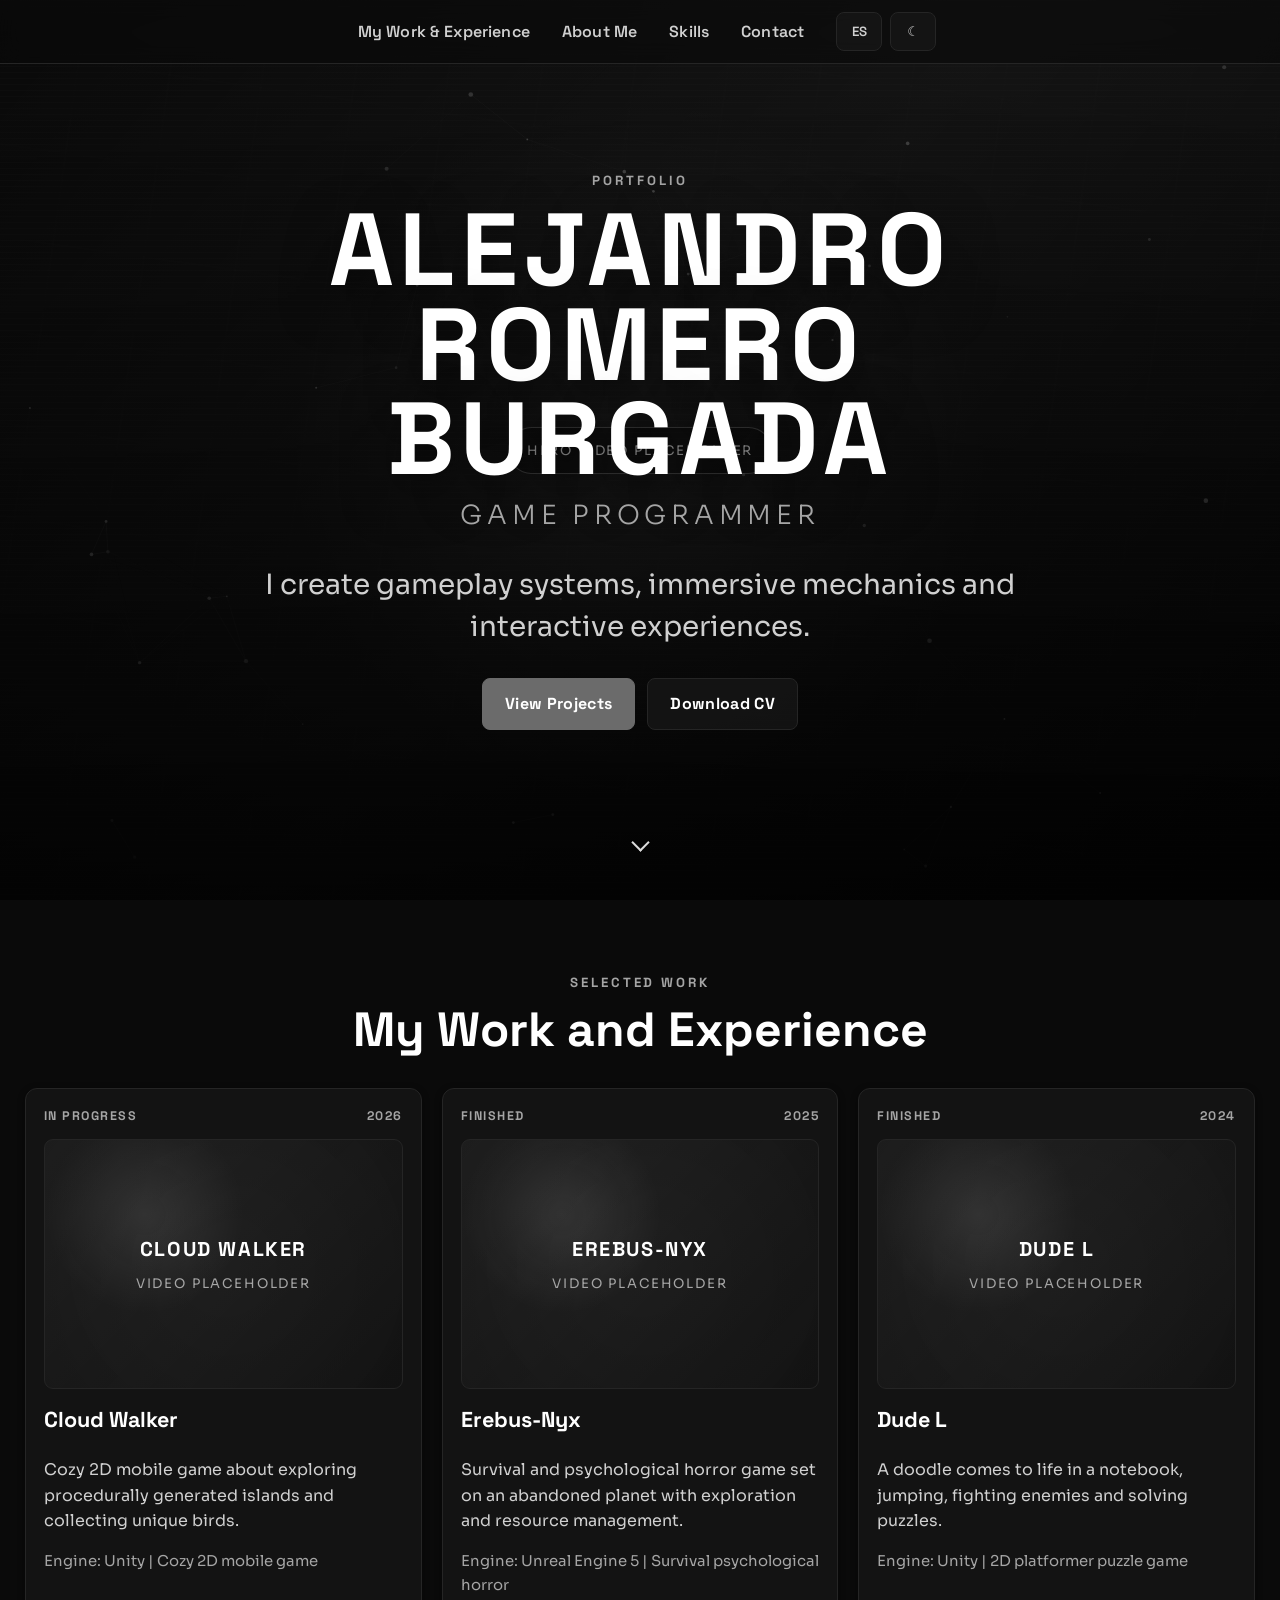
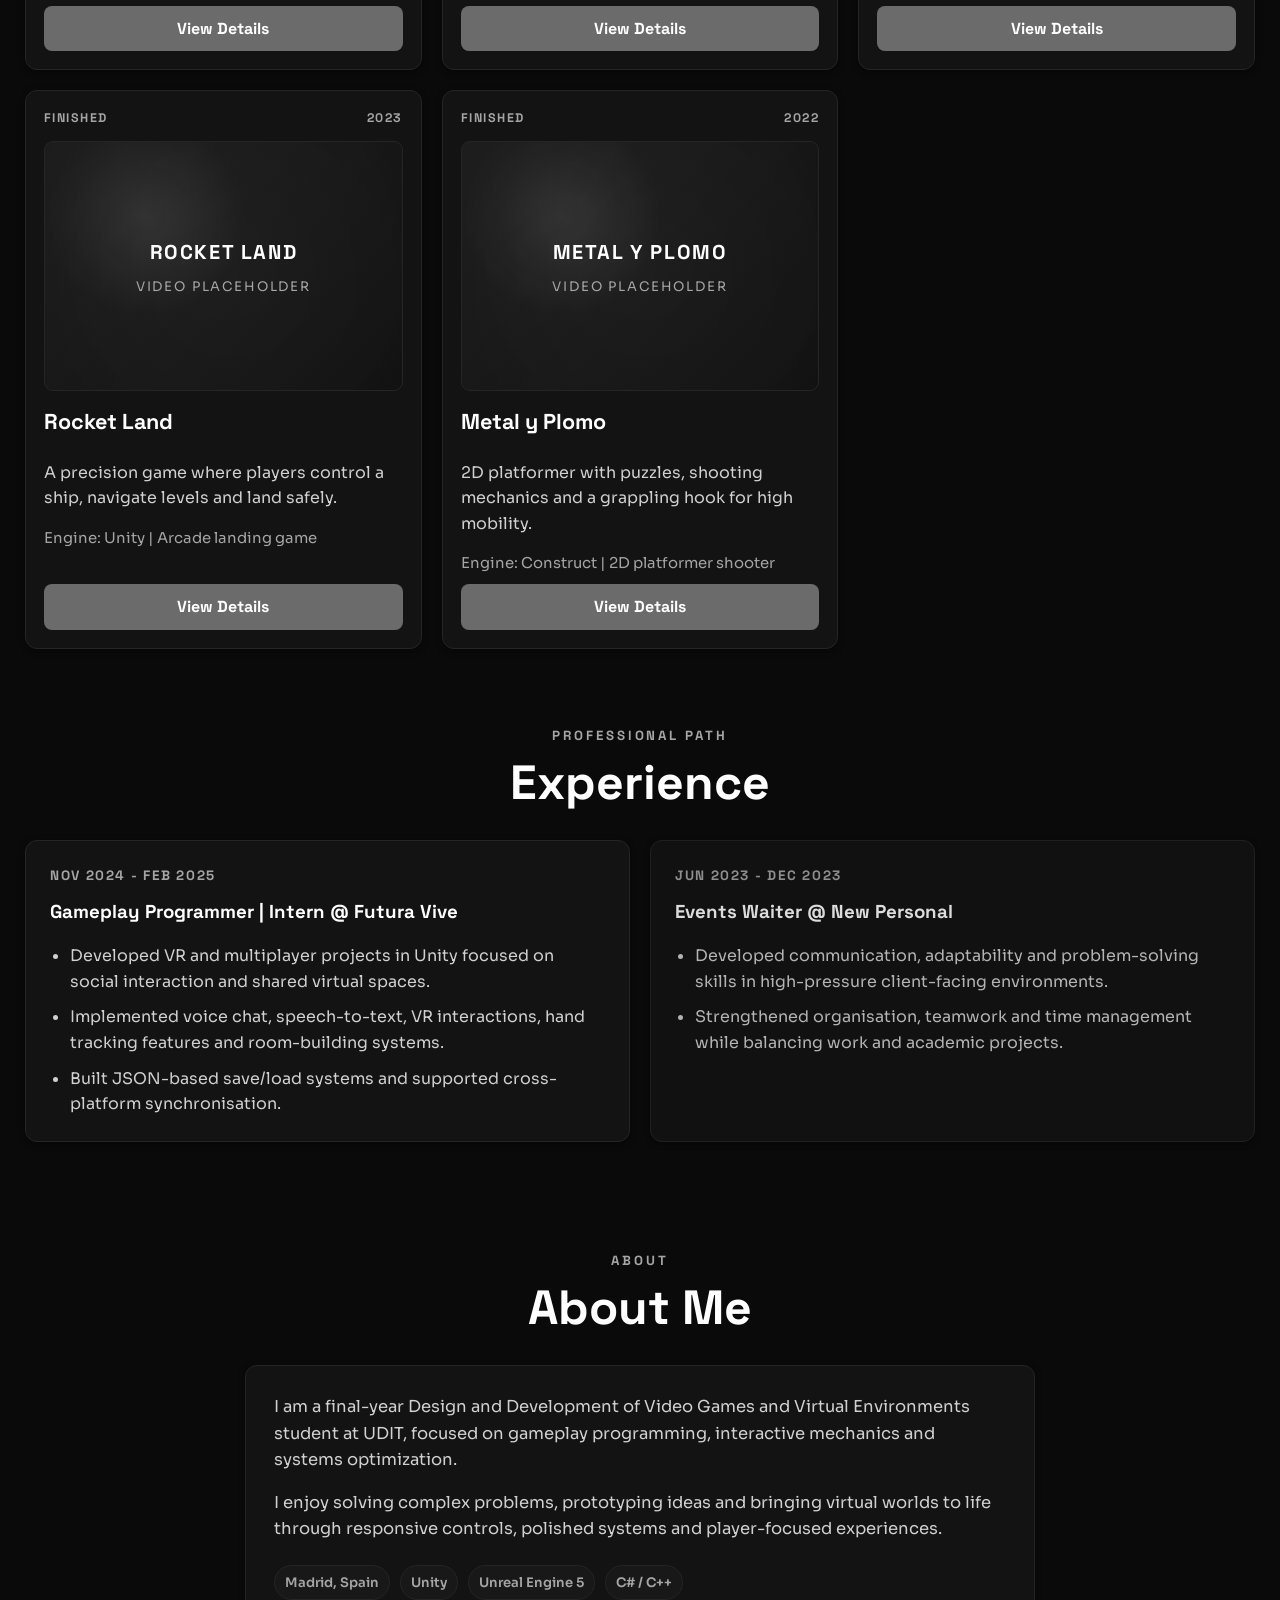
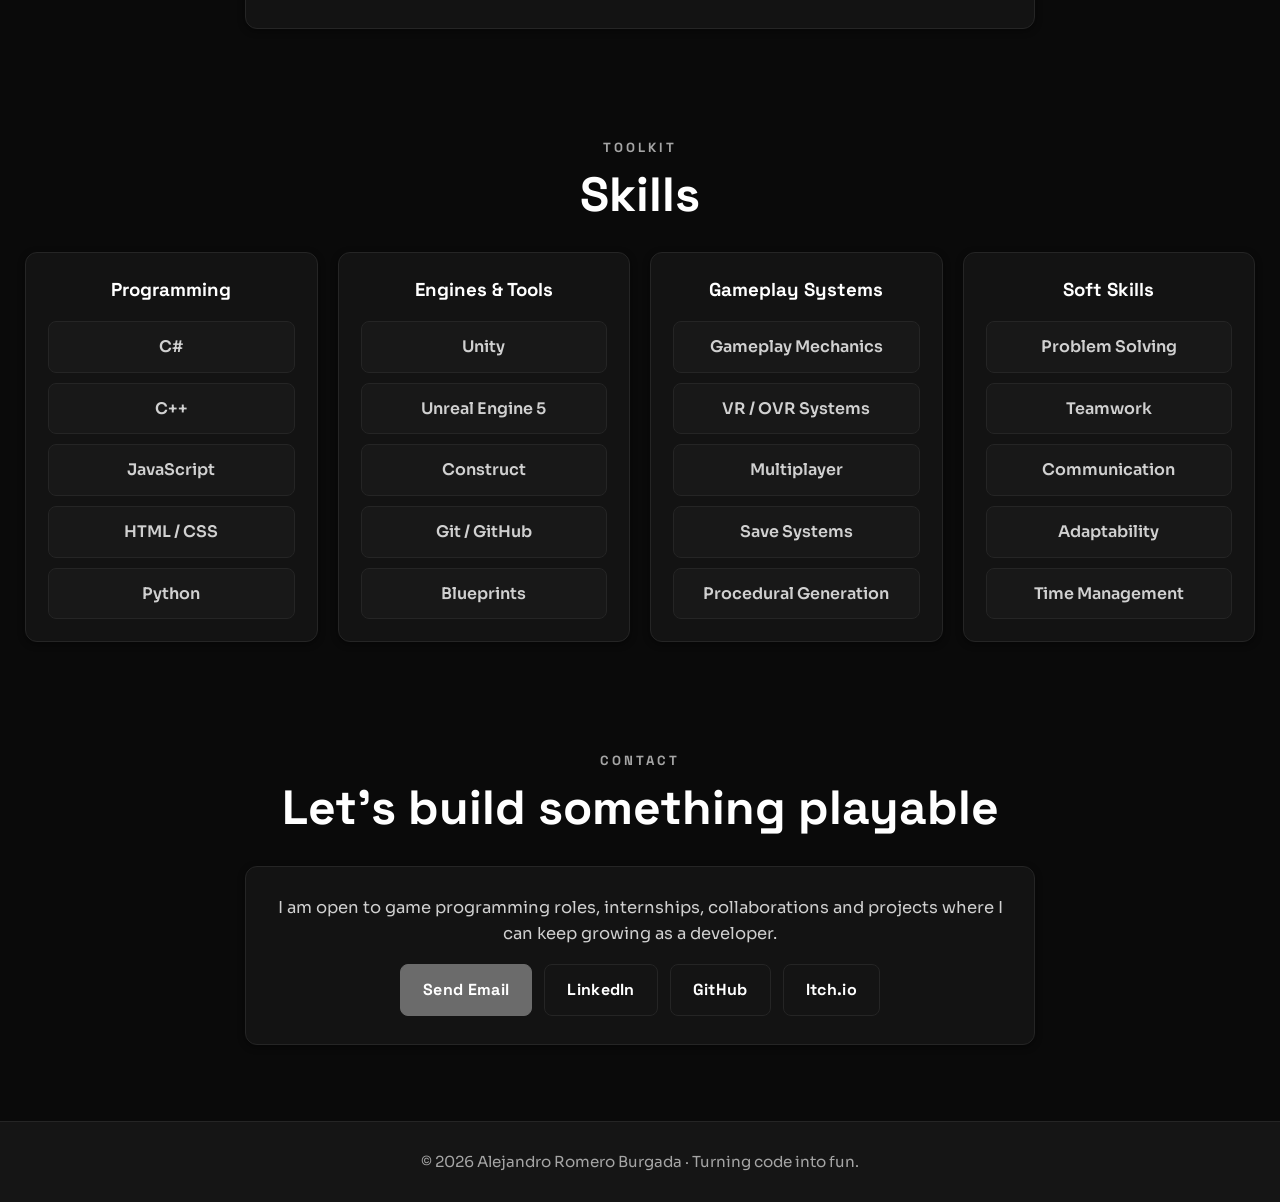
==== index.html @ f367cd5b "NewStyle NewPage" ====
<!DOCTYPE html>
<html lang="en" data-theme="dark">
<head>
  <meta charset="UTF-8" />
  <meta name="viewport" content="width=device-width, initial-scale=1.0" />
  <meta name="description" content="Alejandro Romero Burgada portfolio - Game Programmer focused on gameplay systems, Unity, Unreal Engine, VR and interactive experiences." />
  <title>Alejandro Romero Burgada | Game Programmer</title>

  <link rel="preconnect" href="https://fonts.googleapis.com" />
  <link rel="preconnect" href="https://fonts.gstatic.com" crossorigin />
  <link href="https://fonts.googleapis.com/css2?family=Sora:wght@300;400;500;600;700&family=Space+Grotesk:wght@400;500;600;700&display=swap" rel="stylesheet" />
  <link rel="stylesheet" href="styles/style.css" />
</head>
<body>
  <canvas id="network-bg" aria-hidden="true"></canvas>

  <nav class="site-nav" aria-label="Main navigation">
    <a href="#work" data-i18n="navWork">My Work & Experience</a>
    <a href="#about" data-i18n="navAbout">About Me</a>
    <a href="#skills" data-i18n="navSkills">Skills</a>
    <a href="#contact" data-i18n="navContact">Contact</a>

    <div class="nav-actions" aria-label="Display controls">
      <button class="nav-button" id="language-toggle" type="button" aria-label="Change language">ES</button>
      <button class="nav-button" id="theme-toggle" type="button" aria-label="Toggle light and dark theme">☾</button>
    </div>
  </nav>

  <header class="hero" id="home">
    <div class="hero-media-placeholder" aria-hidden="true">
      <div class="scanline"></div>
      <span class="media-label" data-i18n="heroPlaceholder">Hero video placeholder</span>
    </div>

    <div class="hero-content reveal visible">
      <p class="eyebrow" data-i18n="heroEyebrow">Portfolio</p>
      <h1 class="hero-title">ALEJANDRO ROMERO BURGADA</h1>
      <p class="hero-subtitle" data-i18n="heroSubtitle">Game Programmer</p>
      <p class="hero-text" data-i18n="heroText">I create gameplay systems, immersive mechanics and interactive experiences.</p>
      <div class="hero-links">
        <a class="button primary" href="#work" data-i18n="heroProjects">View Projects</a>
        <a class="button secondary" href="https://alejandro-robu.github.io/assets/CV_AlejandroRomeroBurgada.pdf" target="_blank" rel="noreferrer" data-i18n="heroCV">Download CV</a>
      </div>
    </div>

    <a class="scroll-indicator" href="#work" aria-label="Scroll to work">
      <span></span>
    </a>
  </header>

  <main>
    <section id="work" class="section reveal">
      <div class="section-heading">
        <p class="eyebrow" data-i18n="workEyebrow">Selected work</p>
        <h2 data-i18n="workTitle">My Work and Experience</h2>
      </div>
      <div class="projects-grid" id="projects-grid" aria-live="polite"></div>
    </section>

    <section id="experience" class="section compact reveal">
      <div class="section-heading">
        <p class="eyebrow" data-i18n="experienceEyebrow">Professional path</p>
        <h2 data-i18n="experienceTitle">Experience</h2>
      </div>
      <div class="experience-list">
        <article class="experience-card">
          <p class="date">Nov 2024 - Feb 2025</p>
          <h3>Gameplay Programmer | Intern @ Futura Vive</h3>
          <ul>
            <li data-i18n="expFutura1">Developed VR and multiplayer projects in Unity focused on social interaction and shared virtual spaces.</li>
            <li data-i18n="expFutura2">Implemented voice chat, speech-to-text, VR interactions, hand tracking features and room-building systems.</li>
            <li data-i18n="expFutura3">Built JSON-based save/load systems and supported cross-platform synchronisation.</li>
          </ul>
        </article>

        <article class="experience-card muted">
          <p class="date">Jun 2023 - Dec 2023</p>
          <h3>Events Waiter @ New Personal</h3>
          <ul>
            <li data-i18n="expWaiter1">Developed communication, adaptability and problem-solving skills in high-pressure client-facing environments.</li>
            <li data-i18n="expWaiter2">Strengthened organisation, teamwork and time management while balancing work and academic projects.</li>
          </ul>
        </article>
      </div>
    </section>

    <section id="about" class="section narrow reveal">
      <div class="section-heading">
        <p class="eyebrow" data-i18n="aboutEyebrow">About</p>
        <h2 data-i18n="aboutTitle">About Me</h2>
      </div>
      <div class="about-card">
        <p data-i18n="aboutText1">I am a final-year Design and Development of Video Games and Virtual Environments student at UDIT, focused on gameplay programming, interactive mechanics and systems optimization.</p>
        <p data-i18n="aboutText2">I enjoy solving complex problems, prototyping ideas and bringing virtual worlds to life through responsive controls, polished systems and player-focused experiences.</p>
        <div class="about-meta">
          <span>Madrid, Spain</span>
          <span>Unity</span>
          <span>Unreal Engine 5</span>
          <span>C# / C++</span>
        </div>
      </div>
    </section>

    <section id="skills" class="section reveal">
      <div class="section-heading">
        <p class="eyebrow" data-i18n="skillsEyebrow">Toolkit</p>
        <h2 data-i18n="skillsTitle">Skills</h2>
      </div>
      <div class="skills-container">
        <article class="skills-category">
          <h3 data-i18n="skillsProgramming">Programming</h3>
          <ul>
            <li>C#</li>
            <li>C++</li>
            <li>JavaScript</li>
            <li>HTML / CSS</li>
            <li>Python</li>
          </ul>
        </article>
        <article class="skills-category">
          <h3 data-i18n="skillsEngines">Engines & Tools</h3>
          <ul>
            <li>Unity</li>
            <li>Unreal Engine 5</li>
            <li>Construct</li>
            <li>Git / GitHub</li>
            <li>Blueprints</li>
          </ul>
        </article>
        <article class="skills-category">
          <h3 data-i18n="skillsGameplay">Gameplay Systems</h3>
          <ul>
            <li>Gameplay Mechanics</li>
            <li>VR / OVR Systems</li>
            <li>Multiplayer</li>
            <li>Save Systems</li>
            <li>Procedural Generation</li>
          </ul>
        </article>
        <article class="skills-category">
          <h3 data-i18n="skillsSoft">Soft Skills</h3>
          <ul>
            <li>Problem Solving</li>
            <li>Teamwork</li>
            <li>Communication</li>
            <li>Adaptability</li>
            <li>Time Management</li>
          </ul>
        </article>
      </div>
    </section>

    <section id="contact" class="section narrow reveal">
      <div class="section-heading">
        <p class="eyebrow" data-i18n="contactEyebrow">Contact</p>
        <h2 data-i18n="contactTitle">Let’s build something playable</h2>
      </div>
      <div class="contact-card">
        <p data-i18n="contactText">I am open to game programming roles, internships, collaborations and projects where I can keep growing as a developer.</p>
        <div class="contact-links">
          <a class="button primary" href="mailto:alejandro.romero.burgada@gmail.com" data-i18n="contactEmail">Send Email</a>
          <a class="button secondary" href="https://www.linkedin.com/in/alejandro-romero-burgada" target="_blank" rel="noreferrer">LinkedIn</a>
          <a class="button secondary" href="https://github.com/Alejandro-Robu" target="_blank" rel="noreferrer">GitHub</a>
          <a class="button secondary" href="https://itch.io/profile/arvideogames" target="_blank" rel="noreferrer">Itch.io</a>
        </div>
      </div>
    </section>
  </main>

  <footer>
    <p>© 2026 Alejandro Romero Burgada · <span data-i18n="footerText">Turning code into fun.</span></p>
  </footer>

  <div class="modal" id="project-modal" aria-hidden="true" role="dialog" aria-modal="true" aria-labelledby="modal-title">
    <div class="modal-content" role="document">
      <button class="close-modal" type="button" aria-label="Close project details">×</button>
      <div id="modal-body"></div>
    </div>
  </div>

  <script src="scripts/script.js"></script>
</body>
</html>
---- styles/style.css ----
/*
  Alejandro Romero Burgada portfolio
  Clean portfolio inspired by the structure and atmosphere of the reference site:
  fullscreen intro, fixed translucent nav, project cards, large modal details,
  particle background, responsive layout, language toggle and light/dark theme.
*/

:root {
  --bg: #0a0a0a;
  --bg-soft: #151515;
  --bg-card: rgba(21, 21, 21, 0.88);
  --border: #252525;
  --text: #d0d0d0;
  --text-strong: #ffffff;
  --text-muted: #a5a5a5;
  --accent: #6b6b6b;
  --accent-strong: #8a8a8a;
  --shadow: rgba(0, 0, 0, 0.45);
  --placeholder-a: rgba(255, 255, 255, 0.08);
  --placeholder-b: rgba(255, 255, 255, 0.02);
  --nav-bg: rgba(10, 10, 10, 0.58);
  --modal-bg: rgba(0, 0, 0, 0.94);
  --button-text: #ffffff;
}

:root[data-theme="light"] {
  --bg: #f4f4f1;
  --bg-soft: #ffffff;
  --bg-card: rgba(255, 255, 255, 0.9);
  --border: #d8d8d2;
  --text: #2c2c2c;
  --text-strong: #0f0f0f;
  --text-muted: #5f5f5f;
  --accent: #515151;
  --accent-strong: #2a2a2a;
  --shadow: rgba(30, 30, 30, 0.12);
  --placeholder-a: rgba(0, 0, 0, 0.09);
  --placeholder-b: rgba(0, 0, 0, 0.02);
  --nav-bg: rgba(244, 244, 241, 0.72);
  --modal-bg: rgba(244, 244, 241, 0.86);
  --button-text: #ffffff;
}

* {
  box-sizing: border-box;
}

html {
  scroll-behavior: smooth;
}

body {
  margin: 0;
  min-height: 100vh;
  font-family: 'Sora', system-ui, -apple-system, BlinkMacSystemFont, 'Segoe UI', sans-serif;
  background: var(--bg);
  color: var(--text);
  line-height: 1.6;
  overflow-x: hidden;
}

body.modal-open {
  overflow: hidden;
}

h1,
h2,
h3,
h4,
.site-nav a,
.button,
.nav-button,
.modal-menu button {
  font-family: 'Space Grotesk', system-ui, sans-serif;
}

h1,
h2,
h3,
p {
  margin-top: 0;
}

a {
  color: inherit;
}

#network-bg {
  position: fixed;
  inset: 0;
  width: 100%;
  height: 100%;
  z-index: 0;
  pointer-events: none;
  background: var(--bg);
}

.site-nav {
  position: fixed;
  top: 0;
  left: 0;
  z-index: 1000;
  width: 100%;
  min-height: 64px;
  display: flex;
  align-items: center;
  justify-content: center;
  gap: 4px;
  padding: 0 16px;
  background: var(--nav-bg);
  border-bottom: 1px solid var(--border);
  backdrop-filter: blur(12px);
  transition: transform 0.28s ease, opacity 0.28s ease, background-color 0.28s ease;
}

.site-nav a,
.nav-button {
  border: 0;
  border-radius: 8px;
  padding: 10px 14px;
  color: var(--text);
  text-decoration: none;
  font-weight: 600;
  letter-spacing: 0.01em;
  background: transparent;
  cursor: pointer;
  transition: transform 0.22s ease, background-color 0.22s ease, color 0.22s ease, border-color 0.22s ease;
}

.site-nav a:hover,
.nav-button:hover {
  transform: translateY(-2px);
  background: var(--placeholder-a);
  color: var(--text-strong);
}

.nav-actions {
  display: flex;
  align-items: center;
  gap: 8px;
  margin-left: 14px;
}

.nav-button {
  min-width: 46px;
  border: 1px solid var(--border);
  background: var(--bg-card);
}

.hero {
  position: relative;
  z-index: 1;
  min-height: 100vh;
  display: flex;
  align-items: center;
  justify-content: center;
  overflow: hidden;
  isolation: isolate;
}

.hero-media-placeholder {
  position: absolute;
  inset: 0;
  z-index: -2;
  display: grid;
  place-items: center;
  overflow: hidden;
  background:
    linear-gradient(130deg, var(--placeholder-b), var(--placeholder-a), var(--placeholder-b)),
    radial-gradient(circle at 50% 50%, rgba(255, 255, 255, 0.08), transparent 45%);
}

.hero-media-placeholder::before {
  content: "";
  position: absolute;
  inset: -30%;
  background:
    linear-gradient(90deg, transparent 49%, rgba(255,255,255,0.07) 50%, transparent 51%),
    linear-gradient(0deg, transparent 49%, rgba(255,255,255,0.06) 50%, transparent 51%);
  background-size: 92px 92px;
  transform: rotate(8deg);
  opacity: 0.25;
  animation: gridDrift 18s linear infinite;
}

.hero-media-placeholder::after {
  content: "";
  position: absolute;
  inset: 0;
  background: linear-gradient(to bottom, rgba(0,0,0,0.28), rgba(0,0,0,0.88));
}

:root[data-theme="light"] .hero-media-placeholder::after {
  background: linear-gradient(to bottom, rgba(255,255,255,0.28), rgba(244,244,241,0.88));
}

.scanline {
  position: absolute;
  inset: 0;
  background: repeating-linear-gradient(
    to bottom,
    rgba(255,255,255,0.055) 0,
    rgba(255,255,255,0.055) 1px,
    transparent 1px,
    transparent 6px
  );
  opacity: 0.25;
  mix-blend-mode: overlay;
}

.media-label {
  position: relative;
  z-index: 2;
  padding: 12px 18px;
  border: 1px solid rgba(255,255,255,0.16);
  border-radius: 999px;
  color: rgba(255,255,255,0.55);
  font-size: 0.82rem;
  letter-spacing: 0.14em;
  text-transform: uppercase;
  background: rgba(0,0,0,0.2);
}

:root[data-theme="light"] .media-label {
  color: rgba(0,0,0,0.5);
  border-color: rgba(0,0,0,0.14);
  background: rgba(255,255,255,0.35);
}

.hero-content {
  max-width: 920px;
  padding: 0 24px;
  text-align: center;
  color: var(--text-strong);
}

.eyebrow {
  margin-bottom: 12px;
  color: var(--text-muted);
  font-family: 'Space Grotesk', system-ui, sans-serif;
  font-size: 0.83rem;
  font-weight: 700;
  letter-spacing: 0.22em;
  text-transform: uppercase;
}

.hero-title {
  margin: 0 0 8px;
  font-size: clamp(2.5rem, 8vw, 6.8rem);
  line-height: 0.92;
  font-weight: 700;
  letter-spacing: 0.055em;
  text-transform: uppercase;
  text-shadow: 0 16px 50px rgba(0,0,0,0.55);
}

.hero-subtitle {
  margin: 0 0 28px;
  color: var(--text-muted);
  font-size: clamp(1rem, 2.2vw, 1.65rem);
  font-weight: 300;
  letter-spacing: 0.18em;
  text-transform: uppercase;
}

.hero-text {
  max-width: 780px;
  margin: 0 auto 30px;
  color: var(--text);
  font-size: clamp(1.1rem, 2.5vw, 1.75rem);
  line-height: 1.5;
}

.hero-links,
.contact-links,
.project-links {
  display: flex;
  flex-wrap: wrap;
  justify-content: center;
  gap: 12px;
}

.button {
  display: inline-flex;
  align-items: center;
  justify-content: center;
  min-height: 44px;
  padding: 12px 22px;
  border-radius: 8px;
  border: 1px solid var(--border);
  text-decoration: none;
  font-weight: 700;
  letter-spacing: 0.02em;
  transition: transform 0.22s ease, box-shadow 0.22s ease, background-color 0.22s ease, border-color 0.22s ease;
}

.button.primary {
  background: var(--accent);
  color: var(--button-text);
  border-color: var(--accent);
}

.button.secondary {
  background: var(--bg-card);
  color: var(--text-strong);
}

.button:hover {
  transform: translateY(-3px);
  box-shadow: 0 12px 26px var(--shadow);
  border-color: var(--accent-strong);
}

.scroll-indicator {
  position: absolute;
  bottom: 36px;
  left: 50%;
  transform: translateX(-50%);
  z-index: 5;
  display: grid;
  place-items: center;
  width: 44px;
  height: 44px;
  text-decoration: none;
}

.scroll-indicator span {
  width: 13px;
  height: 13px;
  border-right: 2px solid var(--text-strong);
  border-bottom: 2px solid var(--text-strong);
  transform: rotate(45deg);
  animation: scrollBounce 1.6s infinite;
  opacity: 0.86;
}

.section {
  position: relative;
  z-index: 1;
  width: min(1400px, 100%);
  margin: 0 auto;
  padding: 72px 25px 36px;
}

.section.compact {
  padding-top: 40px;
}

.section.narrow {
  width: min(840px, 100%);
}

.section-heading {
  margin-bottom: 32px;
  text-align: center;
}

.section-heading h2 {
  margin: 0;
  color: var(--text-strong);
  font-size: clamp(2rem, 4vw, 3rem);
  line-height: 1.05;
}

.projects-grid {
  display: grid;
  grid-template-columns: repeat(auto-fit, minmax(360px, 1fr));
  gap: 20px;
}

.project {
  display: flex;
  min-height: 100%;
  flex-direction: column;
  padding: 18px;
  border: 1px solid var(--border);
  border-radius: 12px;
  background: var(--bg-card);
  box-shadow: 0 2px 7px var(--shadow);
  cursor: pointer;
  transition: transform 0.25s ease, box-shadow 0.25s ease, border-color 0.25s ease;
}

.project:hover {
  transform: translateY(-6px);
  border-color: color-mix(in srgb, var(--accent) 65%, var(--border));
  box-shadow: 0 16px 36px var(--shadow);
}

.project h3 {
  margin: 0 0 12px;
  color: var(--text-strong);
  font-size: 1.35rem;
}

.project p {
  margin: 8px 0;
}

.project-meta {
  color: var(--text-muted);
  font-size: 0.93rem;
}

.status-row {
  display: flex;
  justify-content: space-between;
  gap: 12px;
  margin-bottom: 12px;
  color: var(--text-muted);
  font-family: 'Space Grotesk', system-ui, sans-serif;
  font-size: 0.78rem;
  font-weight: 700;
  letter-spacing: 0.12em;
  text-transform: uppercase;
}

.project-media,
.video-placeholder,
.gallery-placeholder {
  position: relative;
  display: grid;
  place-items: center;
  overflow: hidden;
  border: 1px solid var(--border);
  border-radius: 9px;
  background:
    linear-gradient(135deg, var(--placeholder-a), var(--placeholder-b)),
    radial-gradient(circle at 28% 30%, rgba(255,255,255,0.1), transparent 32%);
}

.project-media {
  height: 250px;
  margin-bottom: 14px;
}

.project-media::before,
.video-placeholder::before,
.gallery-placeholder::before {
  content: "";
  position: absolute;
  inset: -50%;
  background:
    linear-gradient(90deg, transparent 49%, rgba(255,255,255,0.07) 50%, transparent 51%),
    linear-gradient(0deg, transparent 49%, rgba(255,255,255,0.06) 50%, transparent 51%);
  background-size: 48px 48px;
  transform: rotate(-12deg);
  opacity: 0.25;
}

.project-media::after,
.video-placeholder::after,
.gallery-placeholder::after {
  content: "";
  position: absolute;
  inset: 0;
  background: radial-gradient(circle at center, transparent, rgba(0,0,0,0.22));
}

.project-media-content,
.video-placeholder-content,
.gallery-placeholder-content {
  position: relative;
  z-index: 2;
  max-width: 75%;
  text-align: center;
}

.project-media-title,
.video-placeholder-title,
.gallery-placeholder-title {
  display: block;
  color: var(--text-strong);
  font-family: 'Space Grotesk', system-ui, sans-serif;
  font-size: 1.25rem;
  font-weight: 700;
  letter-spacing: 0.08em;
  text-transform: uppercase;
}

.project-media-subtitle,
.video-placeholder-subtitle,
.gallery-placeholder-subtitle {
  display: block;
  margin-top: 8px;
  color: var(--text-muted);
  font-size: 0.82rem;
  letter-spacing: 0.14em;
  text-transform: uppercase;
}

.project-action {
  display: inline-flex;
  justify-content: center;
  margin-top: auto;
  padding: 10px 16px;
  border-radius: 8px;
  background: var(--accent);
  color: var(--button-text);
  font-family: 'Space Grotesk', system-ui, sans-serif;
  font-weight: 700;
  text-align: center;
  text-decoration: none;
  transition: transform 0.2s ease, background-color 0.2s ease;
}

.project:hover .project-action {
  transform: translateY(-2px);
  background: var(--accent-strong);
}

.experience-list {
  display: grid;
  grid-template-columns: repeat(2, minmax(0, 1fr));
  gap: 20px;
}

.experience-card,
.about-card,
.contact-card,
.skills-category {
  border: 1px solid var(--border);
  border-radius: 12px;
  background: var(--bg-card);
  box-shadow: 0 2px 7px var(--shadow);
}

.experience-card {
  padding: 24px;
}

.experience-card.muted {
  opacity: 0.86;
}

.experience-card h3 {
  color: var(--text-strong);
  margin-bottom: 16px;
}

.experience-card ul {
  margin: 0;
  padding-left: 20px;
}

.experience-card li + li {
  margin-top: 10px;
}

.date {
  margin-bottom: 10px;
  color: var(--text-muted);
  font-family: 'Space Grotesk', system-ui, sans-serif;
  font-size: 0.85rem;
  font-weight: 700;
  letter-spacing: 0.12em;
  text-transform: uppercase;
}

.about-card,
.contact-card {
  padding: 28px;
}

.about-card p,
.contact-card p {
  font-size: 1.03rem;
}

.about-meta {
  display: flex;
  flex-wrap: wrap;
  gap: 10px;
  margin-top: 22px;
}

.about-meta span,
.tag {
  display: inline-flex;
  align-items: center;
  min-height: 30px;
  padding: 6px 10px;
  border: 1px solid var(--border);
  border-radius: 999px;
  background: var(--placeholder-b);
  color: var(--text-muted);
  font-size: 0.82rem;
  font-weight: 600;
}

.skills-container {
  display: grid;
  grid-template-columns: repeat(auto-fit, minmax(250px, 1fr));
  gap: 20px;
}

.skills-category {
  padding: 22px;
}

.skills-category h3 {
  margin-bottom: 16px;
  color: var(--text-strong);
  text-align: center;
}

.skills-category ul {
  display: grid;
  gap: 10px;
  margin: 0;
  padding: 0;
  list-style: none;
}

.skills-category li {
  padding: 12px;
  border: 1px solid var(--border);
  border-radius: 8px;
  background: var(--placeholder-b);
  font-weight: 600;
  text-align: center;
  transition: transform 0.2s ease, background-color 0.2s ease;
}

.skills-category li:hover {
  transform: translateY(-3px);
  background: var(--placeholder-a);
}

.contact-card {
  text-align: center;
}

footer {
  position: relative;
  z-index: 1;
  margin-top: 40px;
  padding: 28px 20px;
  border-top: 1px solid var(--border);
  background: var(--bg-soft);
  text-align: center;
}

footer p {
  margin: 0;
  color: var(--text-muted);
  font-size: 0.95rem;
}

.reveal {
  opacity: 0;
  transform: translateY(34px);
  transition: opacity 0.65s ease, transform 0.65s ease;
}

.reveal.visible {
  opacity: 1;
  transform: translateY(0);
}

.modal {
  position: fixed;
  inset: 0;
  z-index: 2000;
  display: none;
  overflow: auto;
  padding: 34px 0;
  background: var(--modal-bg);
  animation: fadeIn 0.28s ease;
}

.modal.is-open {
  display: block;
}

.modal-content {
  position: relative;
  width: min(1400px, 92vw);
  margin: 0 auto;
  padding: 30px;
  border: 1px solid var(--border);
  border-radius: 15px;
  background: var(--bg);
  box-shadow: 0 22px 60px var(--shadow);
  animation: slideDown 0.34s ease;
}

.close-modal {
  position: sticky;
  top: 0;
  float: right;
  z-index: 3;
  width: 44px;
  height: 44px;
  border: 0;
  border-radius: 50%;
  background: var(--bg-card);
  color: var(--text);
  font-size: 2rem;
  font-weight: 300;
  line-height: 1;
  cursor: pointer;
  transition: transform 0.25s ease, color 0.25s ease, background-color 0.25s ease;
}

.close-modal:hover {
  transform: rotate(90deg);
  color: var(--text-strong);
  background: var(--placeholder-a);
}

.modal-kicker {
  margin: 0 auto 8px;
  color: var(--text-muted);
  font-family: 'Space Grotesk', system-ui, sans-serif;
  font-size: 0.82rem;
  font-weight: 700;
  letter-spacing: 0.14em;
  text-align: center;
  text-transform: uppercase;
}

.modal-title {
  margin: 0 0 8px;
  color: var(--text-strong);
  font-size: clamp(2.2rem, 5vw, 4rem);
  line-height: 1.05;
  text-align: center;
  text-transform: uppercase;
}

.modal-subtitle {
  margin-bottom: 28px;
  color: var(--text-muted);
  font-size: 1.15rem;
  text-align: center;
}

.modal-menu {
  position: sticky;
  top: 0;
  z-index: 2;
  display: flex;
  flex-wrap: wrap;
  justify-content: center;
  gap: 8px;
  margin: 0 0 24px;
  padding: 10px;
  border: 1px solid var(--border);
  border-radius: 12px;
  background: var(--bg-card);
  backdrop-filter: blur(12px);
}

.modal-menu button {
  border: 1px solid transparent;
  border-radius: 8px;
  padding: 9px 14px;
  background: transparent;
  color: var(--text-muted);
  font-weight: 700;
  cursor: pointer;
  transition: background-color 0.2s ease, color 0.2s ease, border-color 0.2s ease;
}

.modal-menu button.is-active,
.modal-menu button:hover {
  border-color: var(--border);
  background: var(--placeholder-a);
  color: var(--text-strong);
}

.modal-panel {
  display: none;
}

.modal-panel.is-active {
  display: block;
  animation: fadeIn 0.22s ease;
}

.project-info-grid {
  display: grid;
  grid-template-columns: repeat(auto-fit, minmax(180px, 1fr));
  gap: 12px;
  margin: 0 0 24px;
}

.info-item {
  display: grid;
  place-items: center;
  min-height: 80px;
  padding: 12px;
  border: 1px solid var(--border);
  border-radius: 10px;
  background: var(--bg-card);
  text-align: center;
}

.info-label {
  display: block;
  color: var(--text-muted);
  font-family: 'Space Grotesk', system-ui, sans-serif;
  font-size: 0.76rem;
  font-weight: 700;
  letter-spacing: 0.13em;
  text-transform: uppercase;
}

.info-value {
  display: block;
  margin-top: 5px;
  color: var(--text-strong);
  font-weight: 600;
}

.modal-description {
  width: min(940px, 100%);
  margin: 0 auto 24px;
  color: var(--text);
  font-size: 1.08rem;
  line-height: 1.8;
  text-align: justify;
  text-justify: inter-word;
}

.video-placeholder {
  width: min(900px, 100%);
  min-height: 420px;
  margin: 26px auto;
}

.video-placeholder-title {
  font-size: clamp(1.5rem, 3vw, 2.6rem);
}

.gallery-grid {
  display: grid;
  grid-template-columns: repeat(auto-fit, minmax(280px, 1fr));
  gap: 15px;
  margin-top: 18px;
}

.gallery-placeholder {
  min-height: 210px;
}

.feature-list {
  display: grid;
  grid-template-columns: repeat(auto-fit, minmax(260px, 1fr));
  gap: 12px;
  margin: 18px 0 0;
  padding: 0;
  list-style: none;
}

.feature-list li {
  padding: 14px 18px;
  border-left: 3px solid var(--accent);
  border-radius: 8px;
  background: var(--bg-card);
  transition: transform 0.2s ease, border-color 0.2s ease;
}

.feature-list li:hover {
  transform: translateX(5px);
  border-color: var(--accent-strong);
}

.tags-row {
  display: flex;
  flex-wrap: wrap;
  justify-content: center;
  gap: 10px;
  margin: 20px auto 0;
}

.project-links {
  margin-top: 24px;
}

@keyframes gridDrift {
  from { transform: translate3d(0, 0, 0) rotate(8deg); }
  to { transform: translate3d(-92px, -92px, 0) rotate(8deg); }
}

@keyframes scrollBounce {
  0%, 100% { transform: translateY(0) rotate(45deg); opacity: 0.5; }
  50% { transform: translateY(8px) rotate(45deg); opacity: 1; }
}

@keyframes fadeIn {
  from { opacity: 0; }
  to { opacity: 1; }
}

@keyframes slideDown {
  from { opacity: 0; transform: translateY(-45px); }
  to { opacity: 1; transform: translateY(0); }
}

@media (max-width: 900px) {
  .site-nav {
    flex-wrap: wrap;
    justify-content: center;
    padding: 8px;
  }

  .site-nav a,
  .nav-button {
    padding: 8px 10px;
    font-size: 0.9rem;
  }

  .nav-actions {
    margin-left: 0;
  }

  .experience-list {
    grid-template-columns: 1fr;
  }

  .video-placeholder {
    min-height: 300px;
  }
}

@media (max-width: 640px) {
  .projects-grid {
    grid-template-columns: 1fr;
  }

  .project-media {
    height: 210px;
  }

  .section {
    padding: 56px 15px 28px;
  }

  .hero-title {
    letter-spacing: 0.025em;
  }

  .modal {
    padding: 12px 0;
  }

  .modal-content {
    width: 96vw;
    padding: 22px 16px;
  }

  .video-placeholder {
    min-height: 220px;
  }

  .gallery-placeholder {
    min-height: 180px;
  }

  .project-info-grid,
  .feature-list,
  .gallery-grid {
    grid-template-columns: 1fr;
  }
}

@media (prefers-reduced-motion: reduce) {
  *,
  *::before,
  *::after {
    animation-duration: 0.01ms !important;
    animation-iteration-count: 1 !important;
    scroll-behavior: auto !important;
    transition-duration: 0.01ms !important;
  }
}

.video-wrapper {
  display: block;
  padding: 0;
  background: #000;
}

.video-wrapper::before,
.video-wrapper::after {
  display: none;
}

.video-wrapper video {
  display: block;
  width: 100%;
  height: 100%;
  min-height: 420px;
  object-fit: cover;
}

@media (max-width: 900px) {
  .video-wrapper video {
    min-height: 300px;
  }
}

@media (max-width: 640px) {
  .video-wrapper video {
    min-height: 220px;
  }
}
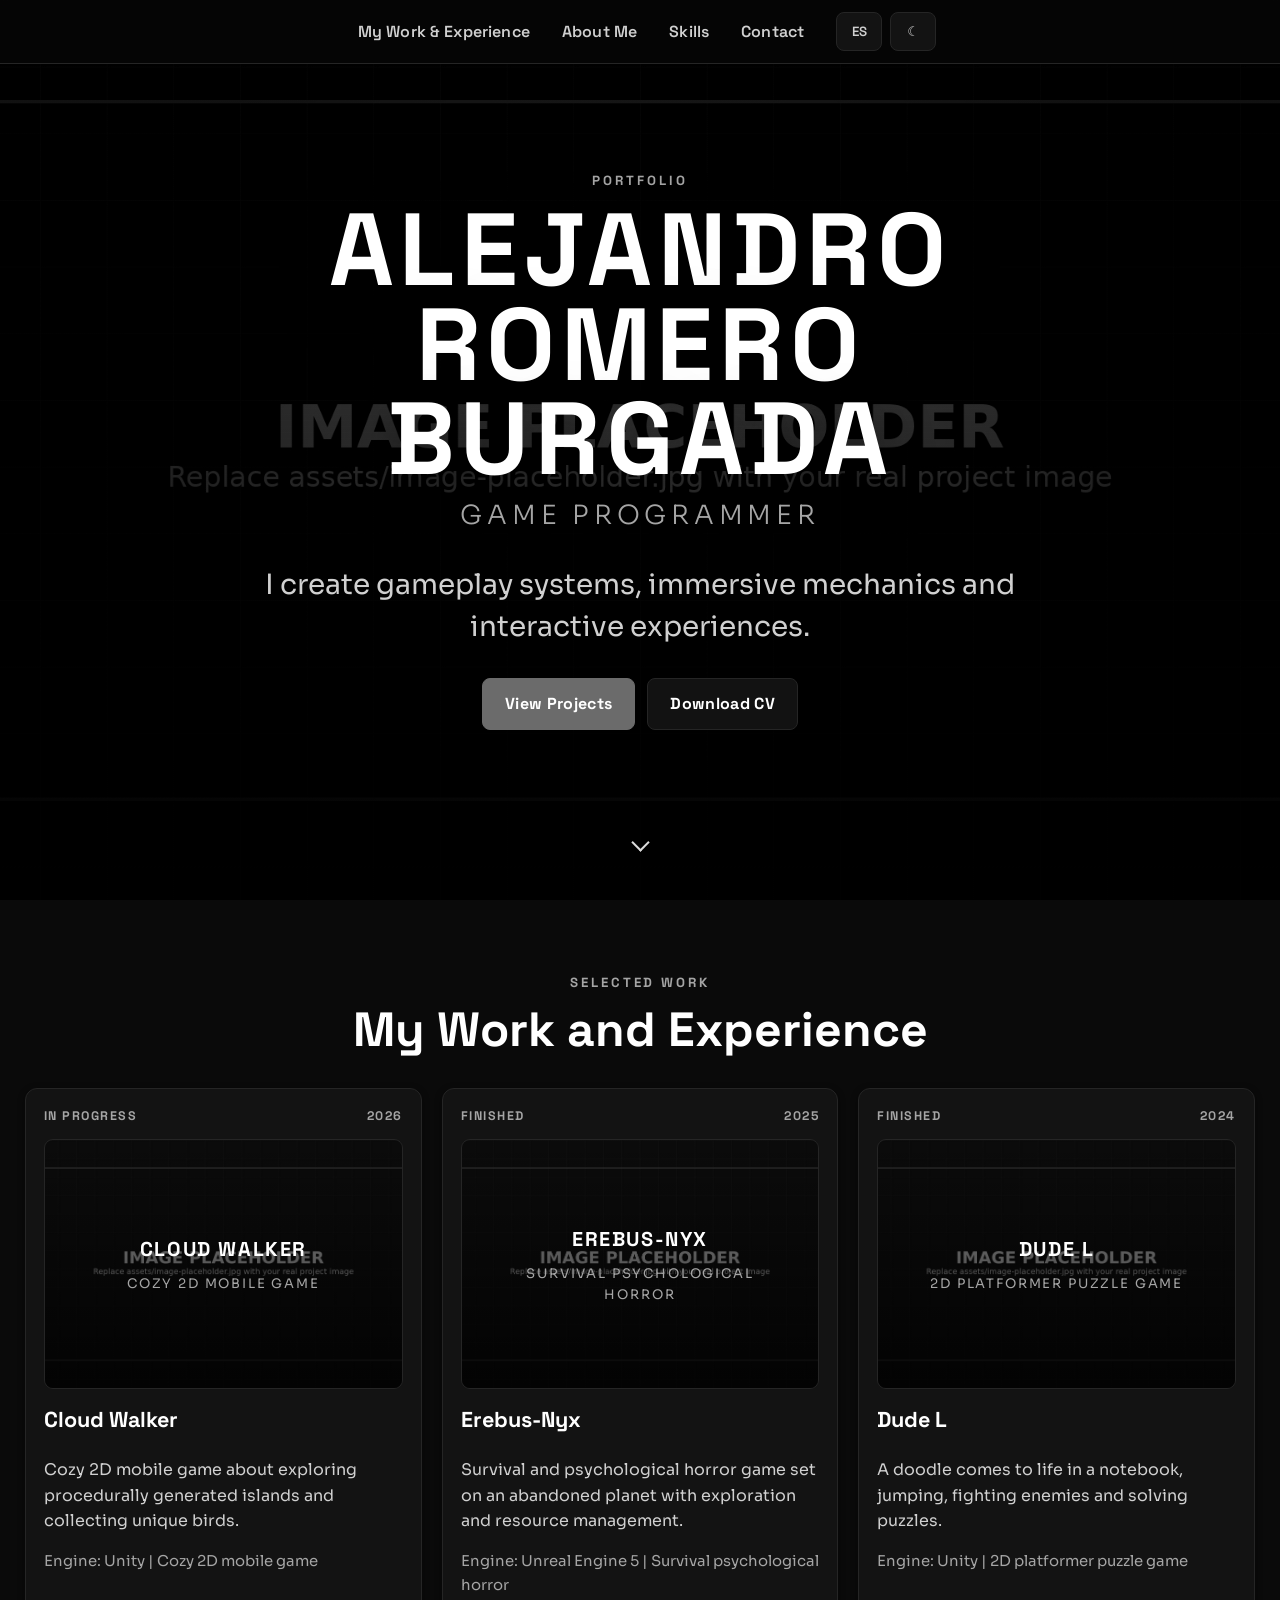
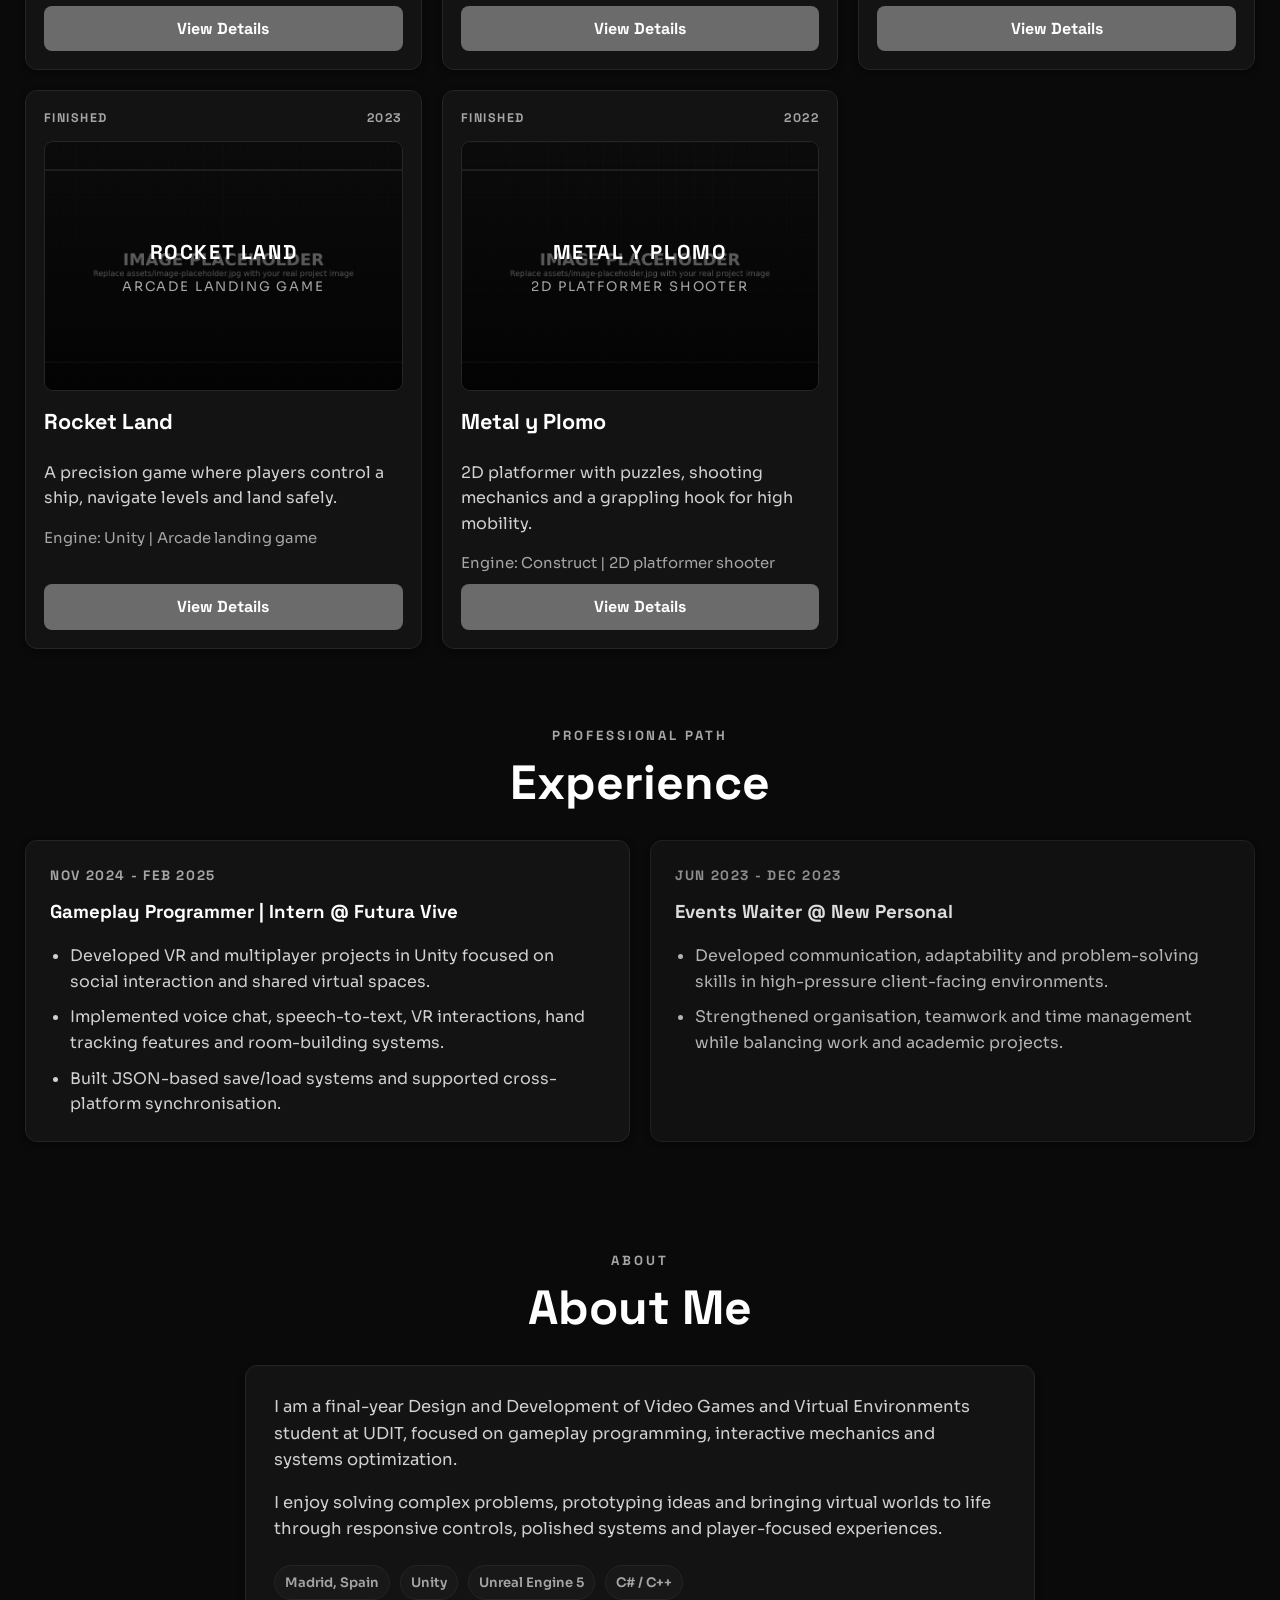
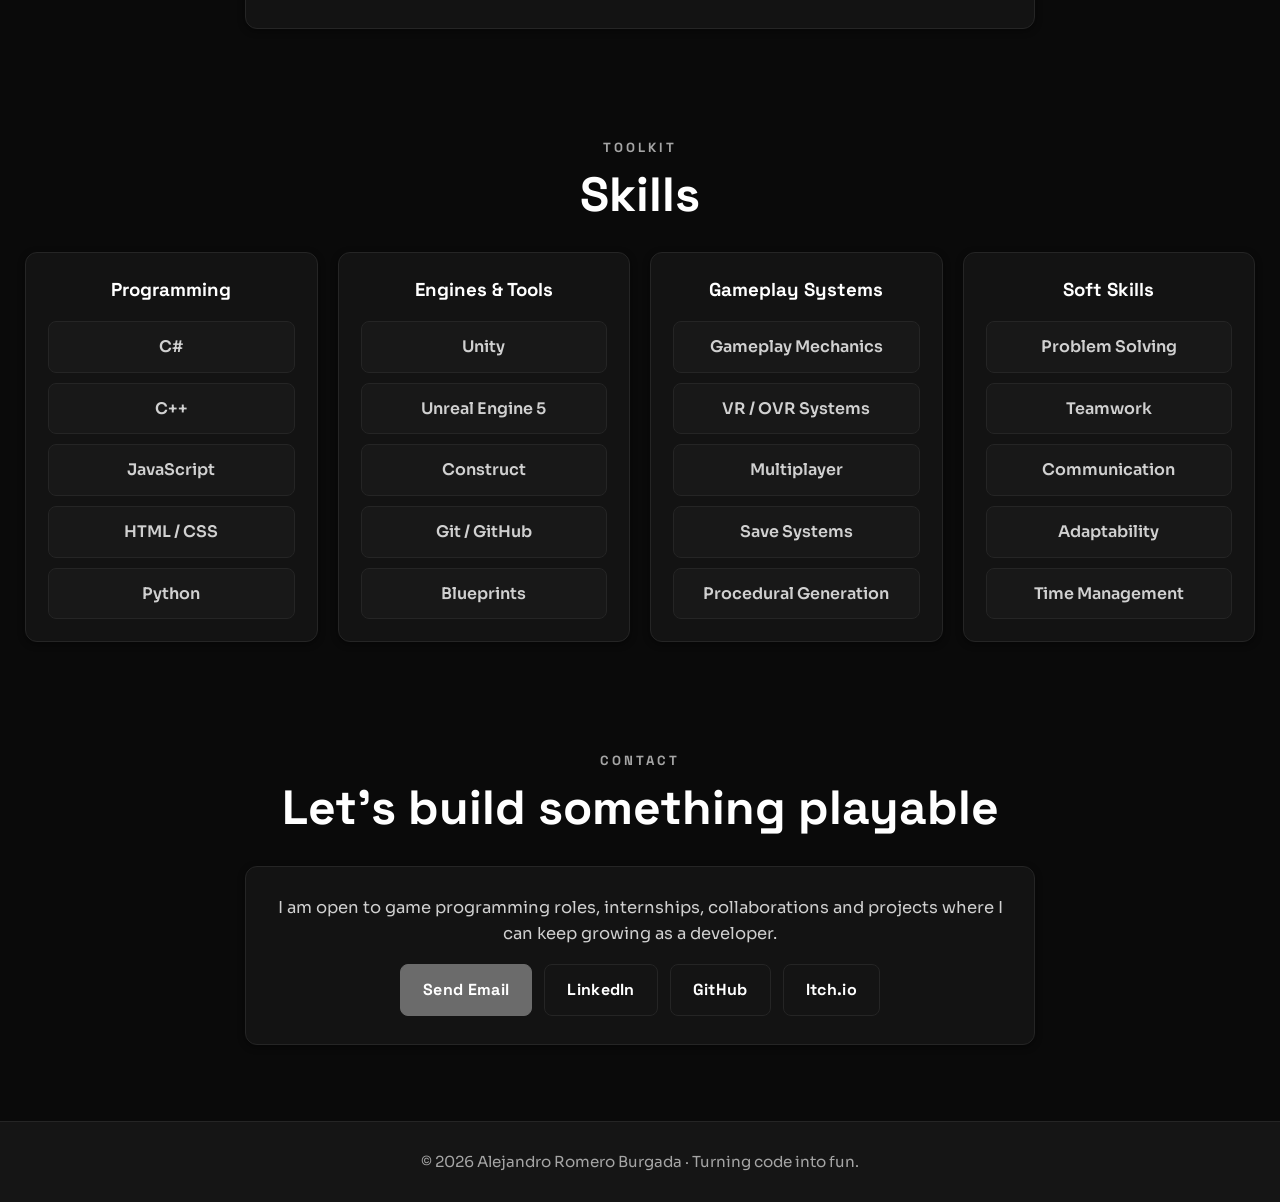
==== commit 8250090e: "Videos and autoplay" ====
--- a/index.html
+++ b/index.html
@@ -27,9 +27,11 @@
   </nav>
 
   <header class="hero" id="home">
-    <div class="hero-media-placeholder" aria-hidden="true">
+    <div class="hero-media" aria-hidden="true">
+      <video class="hero-video" autoplay muted loop playsinline preload="metadata" poster="assets/image-placeholder.jpg">
+        <source src="assets/DudeL/TrailerDudeL.mp4" type="video/mp4" />
+      </video>
       <div class="scanline"></div>
-      <span class="media-label" data-i18n="heroPlaceholder">Hero video placeholder</span>
     </div>
 
     <div class="hero-content reveal visible">
--- a/styles/style.css
+++ b/styles/style.css
@@ -158,16 +158,28 @@
   isolation: isolate;
 }
 
+.hero-media,
 .hero-media-placeholder {
   position: absolute;
   inset: 0;
   z-index: -2;
-  display: grid;
-  place-items: center;
   overflow: hidden;
   background:
     linear-gradient(130deg, var(--placeholder-b), var(--placeholder-a), var(--placeholder-b)),
     radial-gradient(circle at 50% 50%, rgba(255, 255, 255, 0.08), transparent 45%);
+}
+
+.hero-media-placeholder {
+  display: grid;
+  place-items: center;
+}
+
+.hero-video {
+  display: block;
+  width: 100%;
+  height: 100%;
+  object-fit: cover;
+  filter: brightness(0.46) contrast(1.08) saturate(0.9);
 }
 
 .hero-media-placeholder::before {
@@ -183,15 +195,22 @@
   animation: gridDrift 18s linear infinite;
 }
 
+.hero-media::after,
 .hero-media-placeholder::after {
   content: "";
   position: absolute;
   inset: 0;
-  background: linear-gradient(to bottom, rgba(0,0,0,0.28), rgba(0,0,0,0.88));
-}
-
+  background:
+    linear-gradient(to bottom, rgba(0,0,0,0.16), rgba(0,0,0,0.86)),
+    radial-gradient(circle at center, transparent 0, rgba(0,0,0,0.4) 72%);
+  pointer-events: none;
+}
+
+:root[data-theme="light"] .hero-media::after,
 :root[data-theme="light"] .hero-media-placeholder::after {
-  background: linear-gradient(to bottom, rgba(255,255,255,0.28), rgba(244,244,241,0.88));
+  background:
+    linear-gradient(to bottom, rgba(255,255,255,0.24), rgba(244,244,241,0.9)),
+    radial-gradient(circle at center, transparent 0, rgba(255,255,255,0.34) 74%);
 }
 
 .scanline {
@@ -455,6 +474,52 @@
   position: absolute;
   inset: 0;
   background: radial-gradient(circle at center, transparent, rgba(0,0,0,0.22));
+}
+
+.project-media img,
+.gallery-item img {
+  position: absolute;
+  inset: 0;
+  display: block;
+  width: 100%;
+  height: 100%;
+  object-fit: cover;
+}
+
+.project-media img {
+  transition: transform 0.35s ease, filter 0.35s ease;
+  filter: brightness(0.72) saturate(0.92);
+}
+
+.project:hover .project-media img {
+  transform: scale(1.035);
+  filter: brightness(0.62) saturate(1);
+}
+
+.project-media::after {
+  background: linear-gradient(to top, rgba(0,0,0,0.78), rgba(0,0,0,0.16));
+}
+
+:root[data-theme="light"] .project-media::after {
+  background: linear-gradient(to top, rgba(255,255,255,0.84), rgba(255,255,255,0.16));
+}
+
+.gallery-item {
+  position: relative;
+  min-height: 210px;
+  margin: 0;
+  overflow: hidden;
+  border: 1px solid var(--border);
+  border-radius: 9px;
+  background: #000;
+}
+
+.gallery-item::after {
+  content: "";
+  position: absolute;
+  inset: 0;
+  background: radial-gradient(circle at center, transparent, rgba(0,0,0,0.18));
+  pointer-events: none;
 }
 
 .project-media-content,
@@ -1007,3 +1072,29 @@
     min-height: 220px;
   }
 }
+
+/* Real media placeholders: replace these sources in index.html and script.js. */
+.video-wrapper {
+  width: min(900px, 100%);
+  aspect-ratio: 16 / 9;
+  margin: 26px auto;
+  overflow: hidden;
+  border: 1px solid var(--border);
+  border-radius: 9px;
+  background: #000;
+}
+
+.video-wrapper video {
+  display: block;
+  width: 100%;
+  height: 100%;
+  min-height: 0;
+  object-fit: cover;
+  background: #000;
+}
+
+@media (max-width: 640px) {
+  .video-wrapper {
+    aspect-ratio: 4 / 3;
+  }
+}
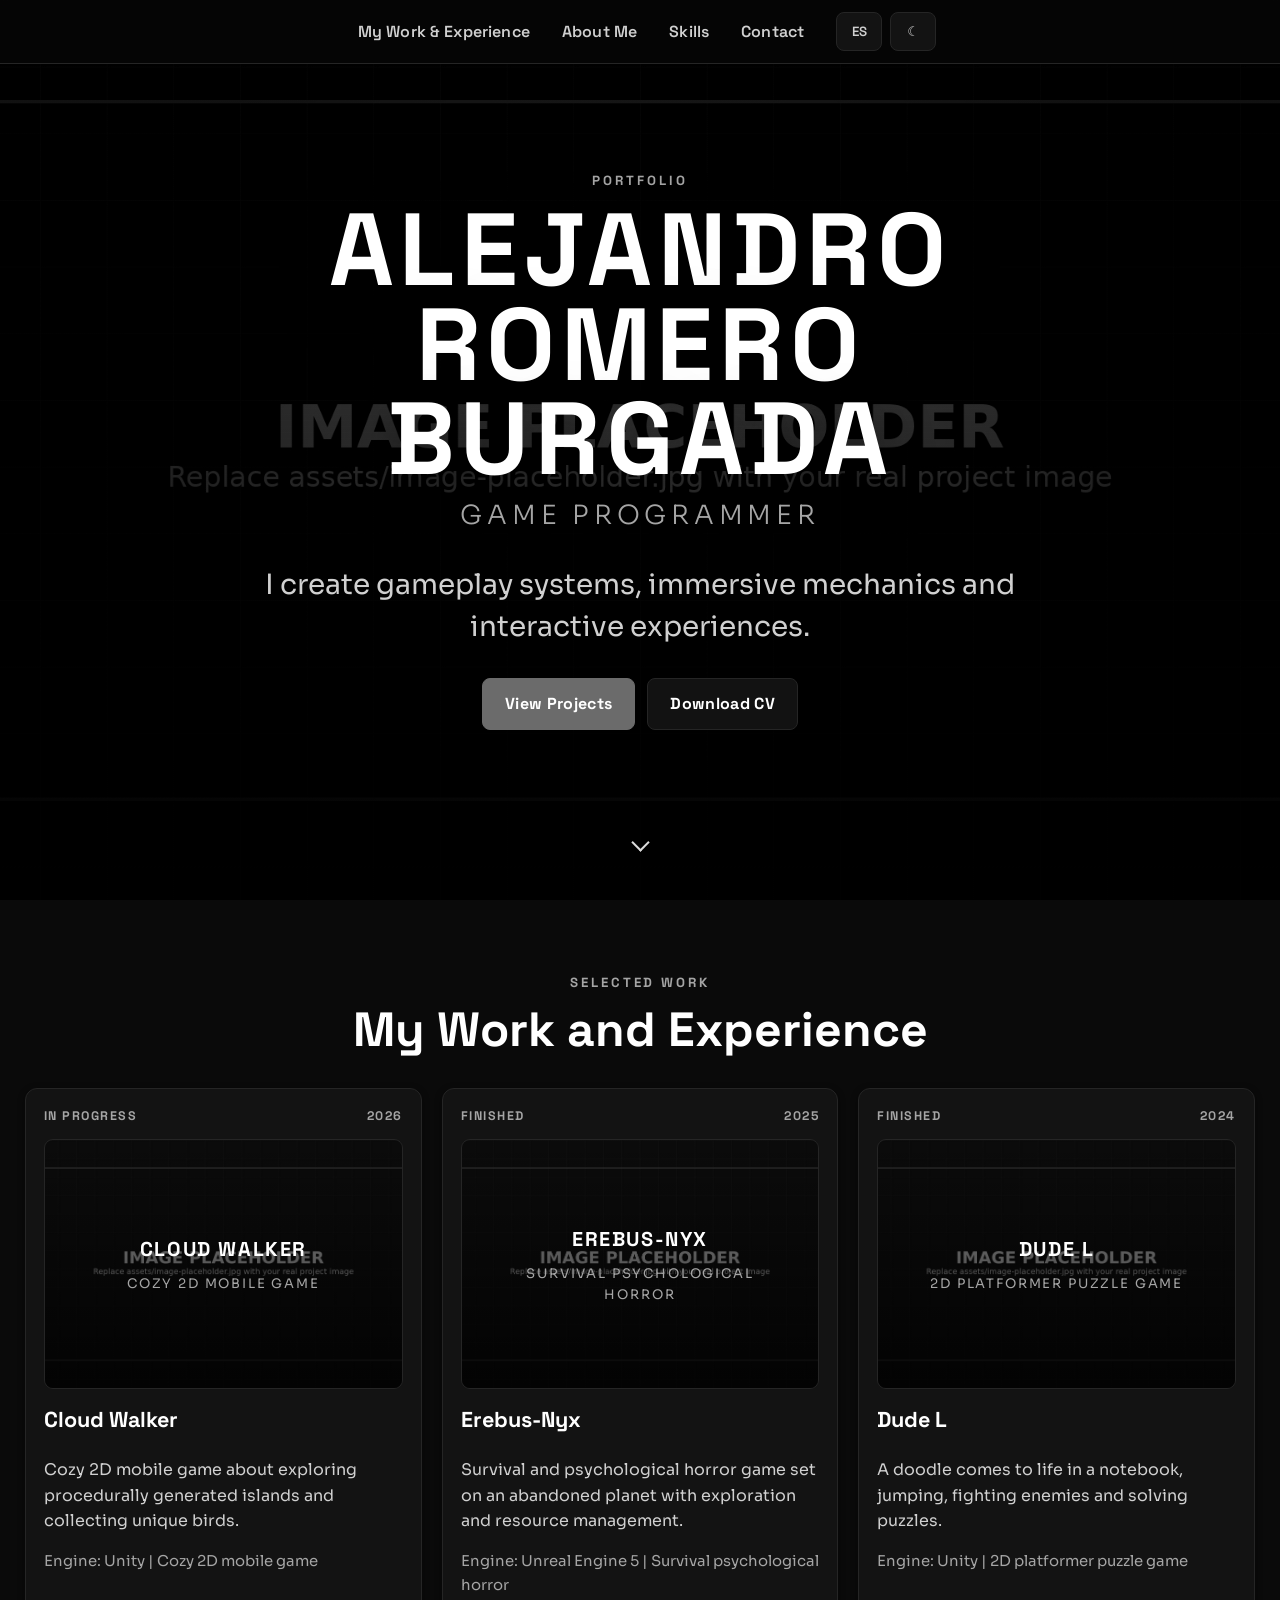
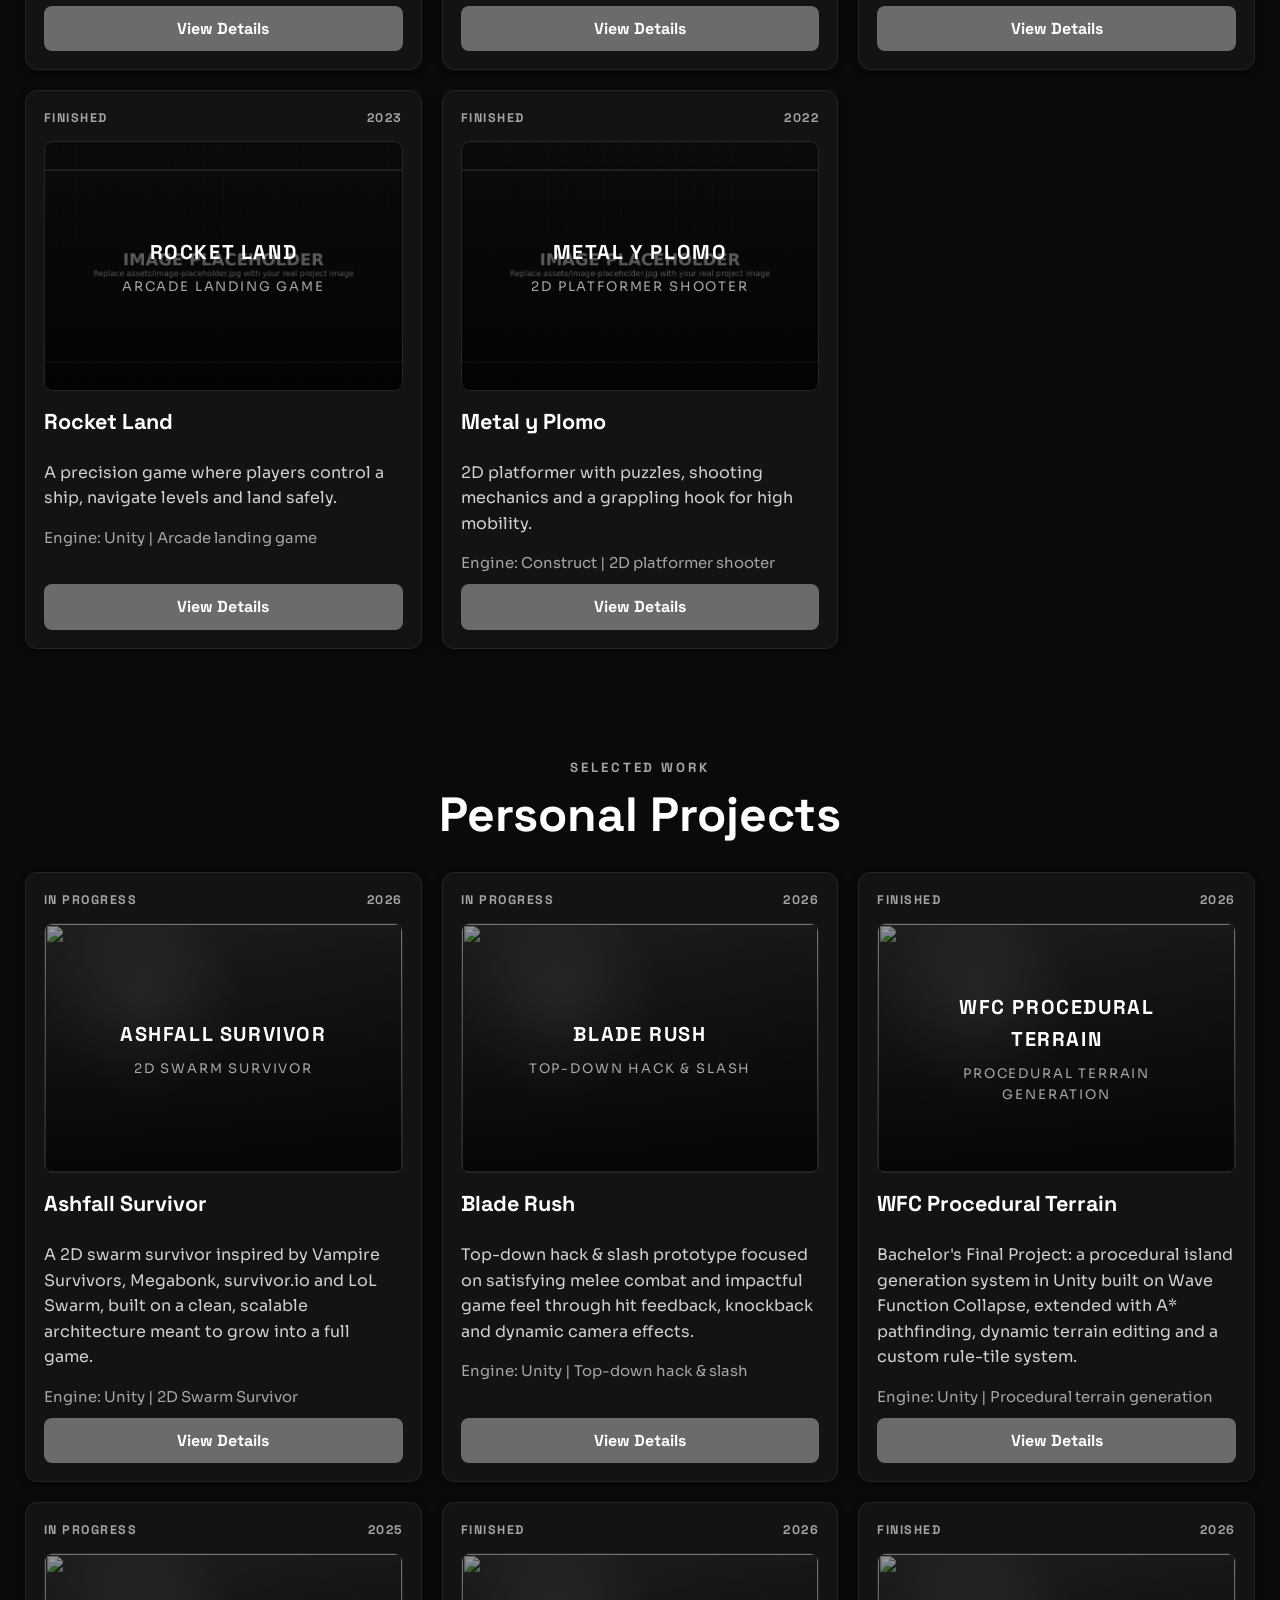
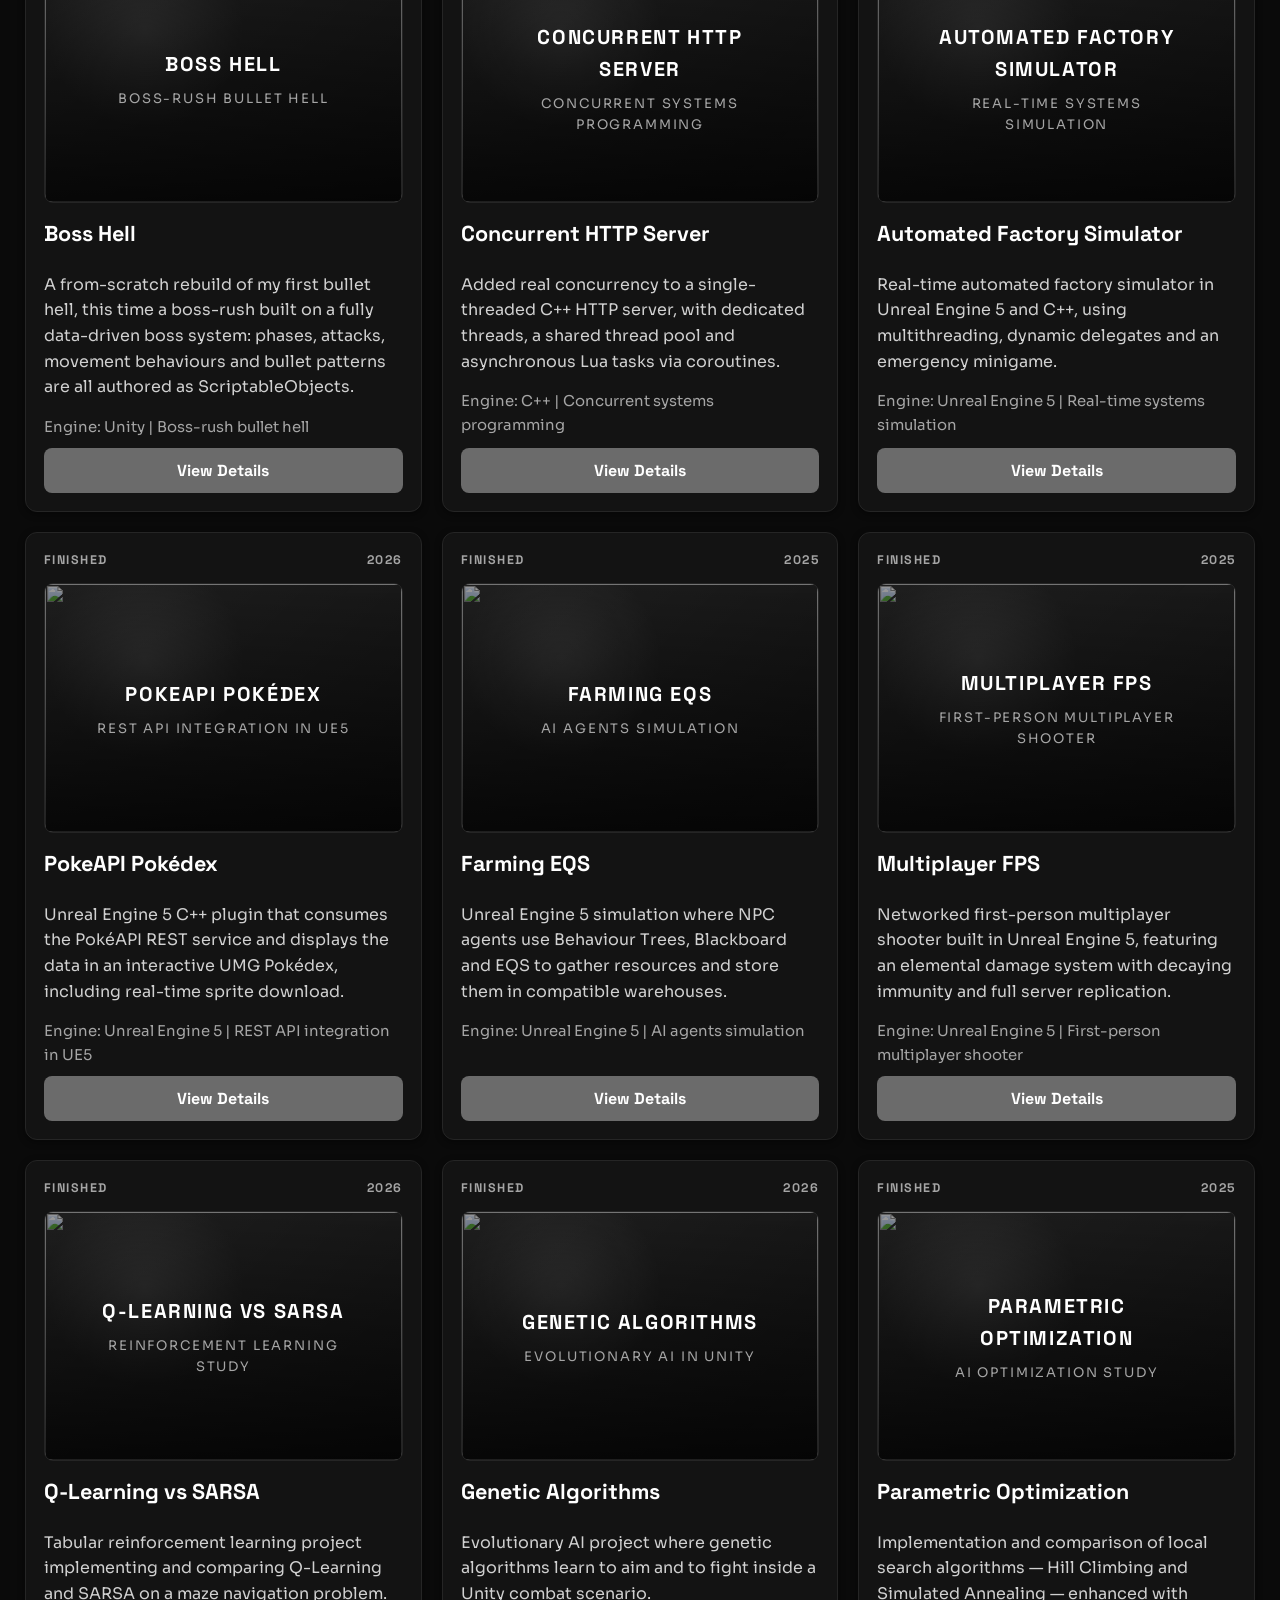
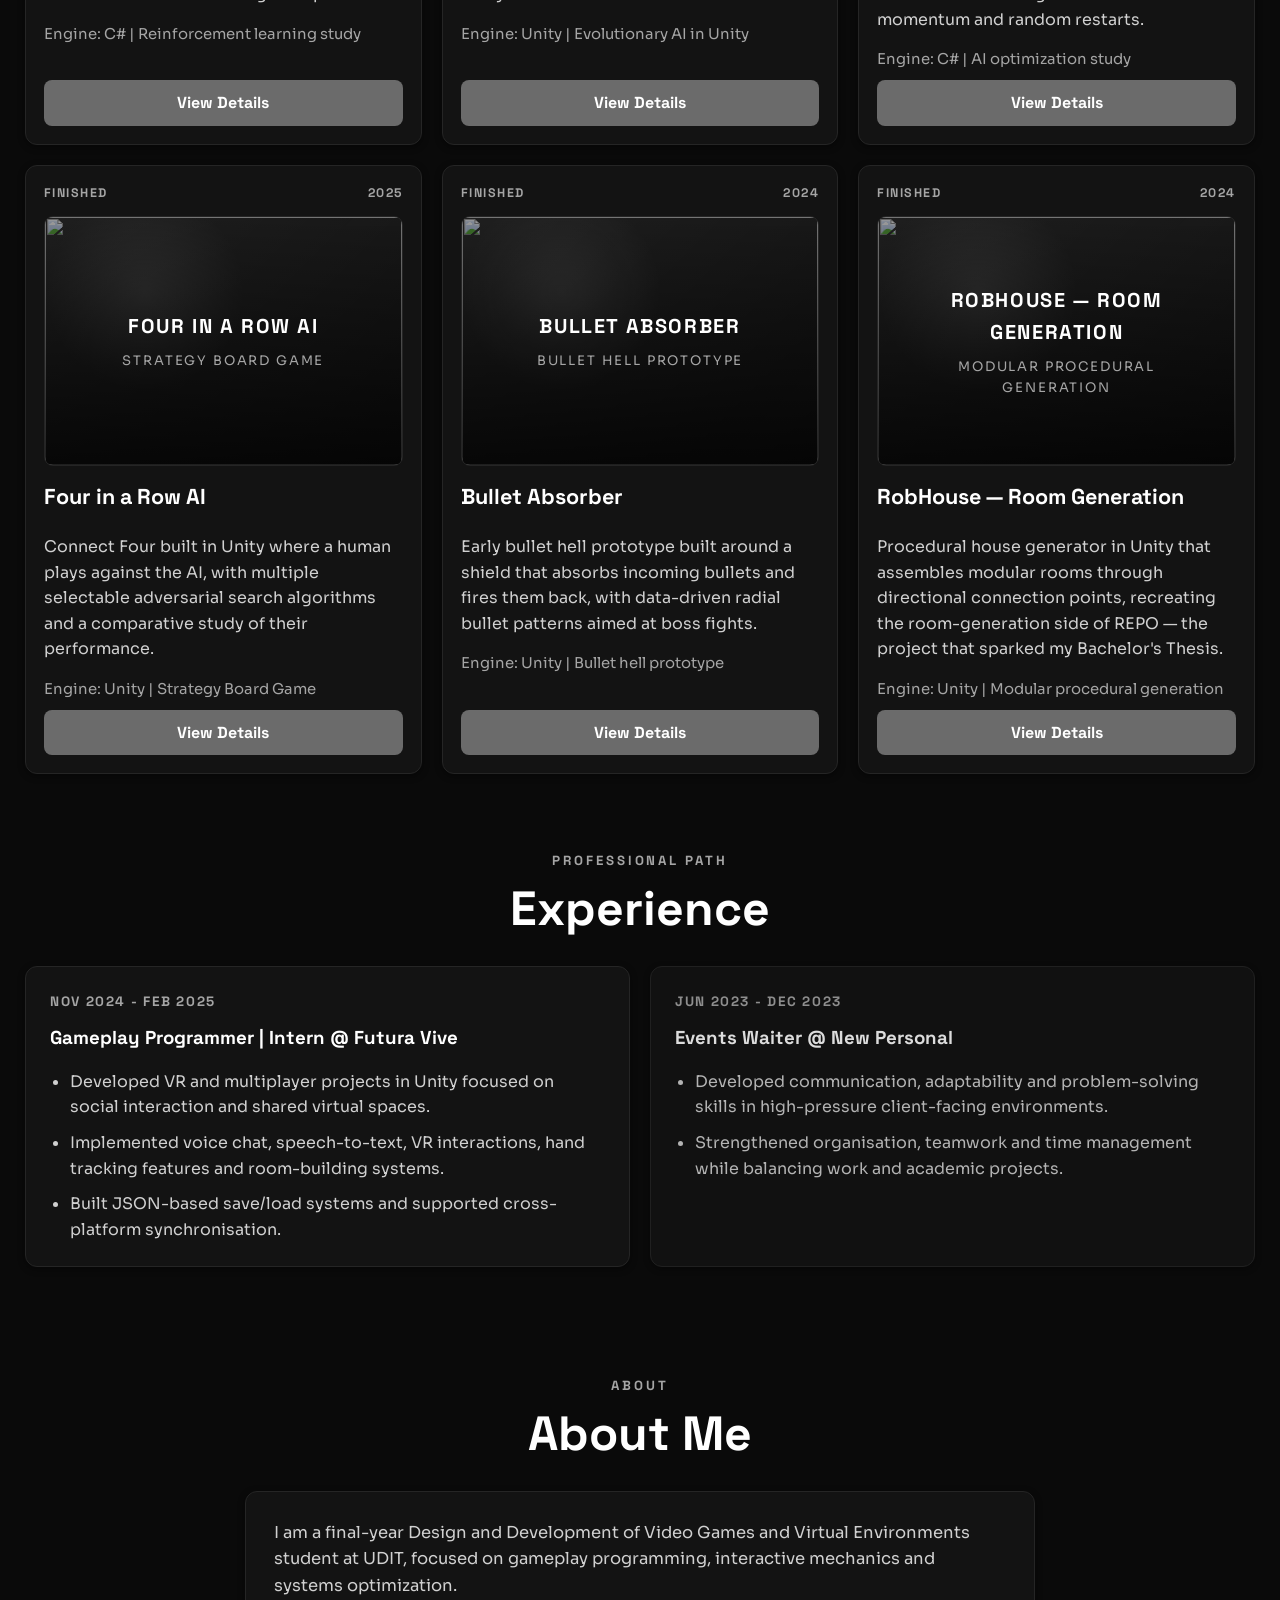
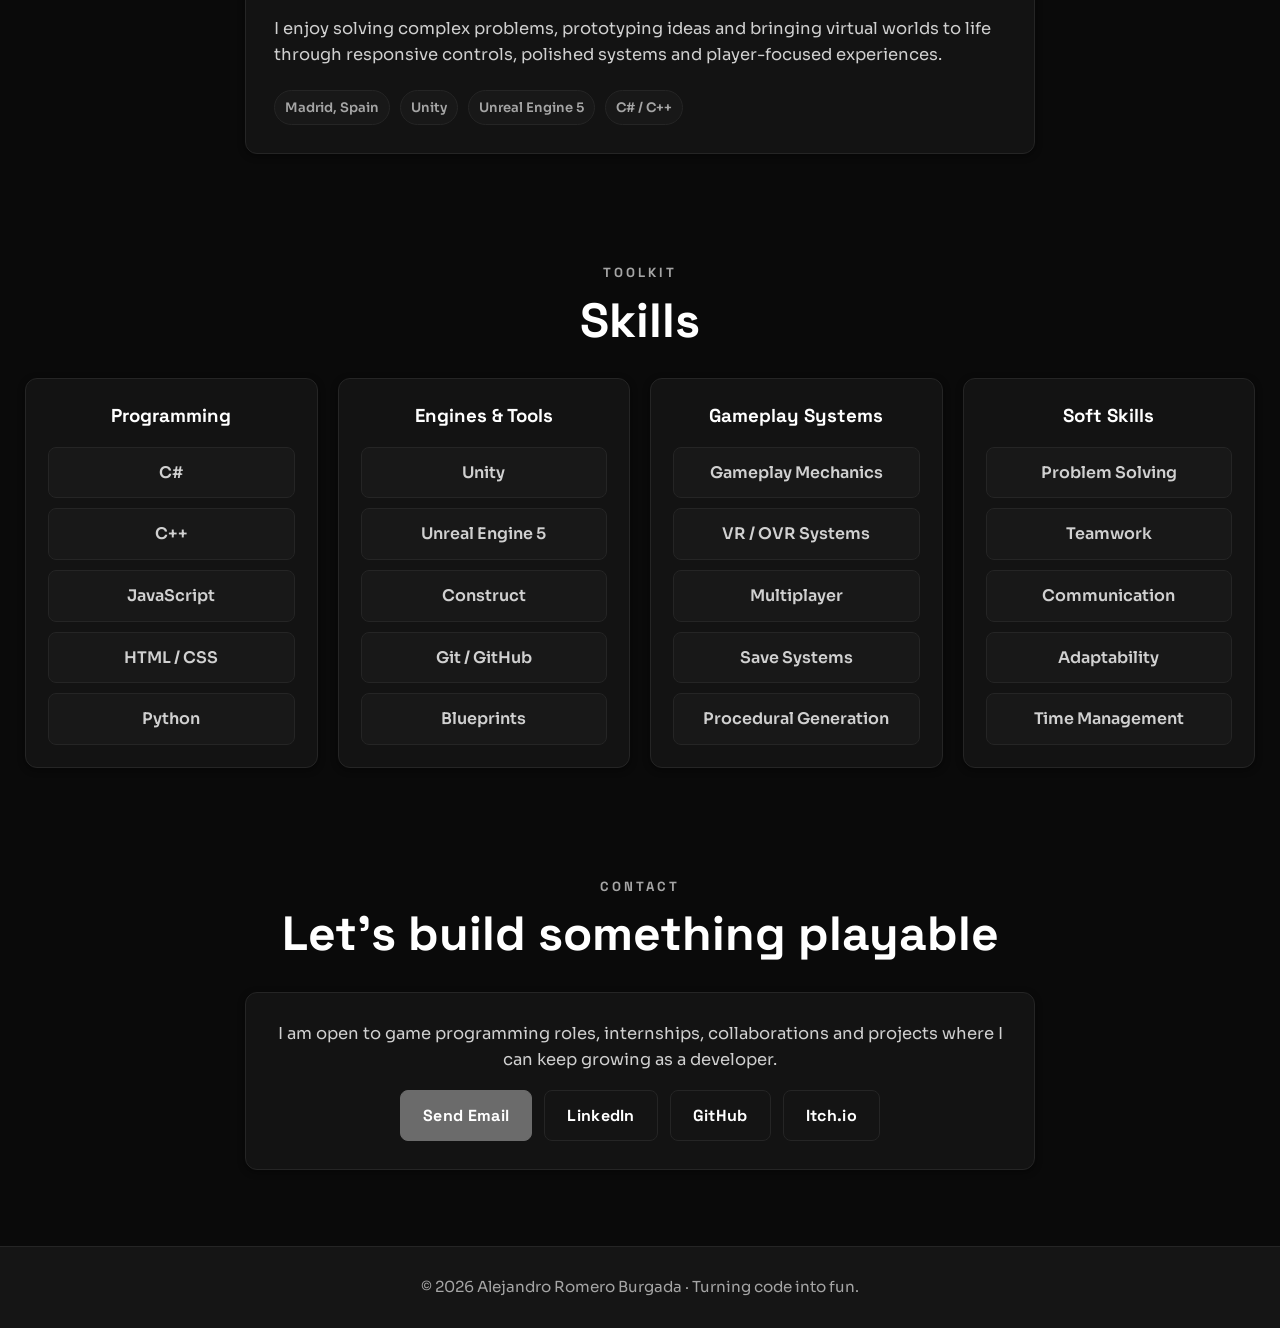
==== commit 146c5c17: "More projects" ====
--- a/index.html
+++ b/index.html
@@ -1,185 +1,304 @@
-<!DOCTYPE html>
+<!doctype html>
 <html lang="en" data-theme="dark">
-<head>
-  <meta charset="UTF-8" />
-  <meta name="viewport" content="width=device-width, initial-scale=1.0" />
-  <meta name="description" content="Alejandro Romero Burgada portfolio - Game Programmer focused on gameplay systems, Unity, Unreal Engine, VR and interactive experiences." />
-  <title>Alejandro Romero Burgada | Game Programmer</title>
-
-  <link rel="preconnect" href="https://fonts.googleapis.com" />
-  <link rel="preconnect" href="https://fonts.gstatic.com" crossorigin />
-  <link href="https://fonts.googleapis.com/css2?family=Sora:wght@300;400;500;600;700&family=Space+Grotesk:wght@400;500;600;700&display=swap" rel="stylesheet" />
-  <link rel="stylesheet" href="styles/style.css" />
-</head>
-<body>
-  <canvas id="network-bg" aria-hidden="true"></canvas>
-
-  <nav class="site-nav" aria-label="Main navigation">
-    <a href="#work" data-i18n="navWork">My Work & Experience</a>
-    <a href="#about" data-i18n="navAbout">About Me</a>
-    <a href="#skills" data-i18n="navSkills">Skills</a>
-    <a href="#contact" data-i18n="navContact">Contact</a>
-
-    <div class="nav-actions" aria-label="Display controls">
-      <button class="nav-button" id="language-toggle" type="button" aria-label="Change language">ES</button>
-      <button class="nav-button" id="theme-toggle" type="button" aria-label="Toggle light and dark theme">☾</button>
-    </div>
-  </nav>
-
-  <header class="hero" id="home">
-    <div class="hero-media" aria-hidden="true">
-      <video class="hero-video" autoplay muted loop playsinline preload="metadata" poster="assets/image-placeholder.jpg">
-        <source src="assets/DudeL/TrailerDudeL.mp4" type="video/mp4" />
-      </video>
-      <div class="scanline"></div>
-    </div>
-
-    <div class="hero-content reveal visible">
-      <p class="eyebrow" data-i18n="heroEyebrow">Portfolio</p>
-      <h1 class="hero-title">ALEJANDRO ROMERO BURGADA</h1>
-      <p class="hero-subtitle" data-i18n="heroSubtitle">Game Programmer</p>
-      <p class="hero-text" data-i18n="heroText">I create gameplay systems, immersive mechanics and interactive experiences.</p>
-      <div class="hero-links">
-        <a class="button primary" href="#work" data-i18n="heroProjects">View Projects</a>
-        <a class="button secondary" href="https://alejandro-robu.github.io/assets/CV_AlejandroRomeroBurgada.pdf" target="_blank" rel="noreferrer" data-i18n="heroCV">Download CV</a>
+  <head>
+    <meta charset="UTF-8" />
+    <meta name="viewport" content="width=device-width, initial-scale=1.0" />
+    <meta
+      name="description"
+      content="Alejandro Romero Burgada portfolio - Game Programmer focused on gameplay systems, Unity, Unreal Engine, VR and interactive experiences."
+    />
+    <title>Alejandro Romero Burgada | Game Programmer</title>
+
+    <link rel="preconnect" href="https://fonts.googleapis.com" />
+    <link rel="preconnect" href="https://fonts.gstatic.com" crossorigin />
+    <link
+      href="https://fonts.googleapis.com/css2?family=Sora:wght@300;400;500;600;700&family=Space+Grotesk:wght@400;500;600;700&display=swap"
+      rel="stylesheet"
+    />
+    <link rel="stylesheet" href="styles/style.css" />
+  </head>
+  <body>
+    <canvas id="network-bg" aria-hidden="true"></canvas>
+
+    <nav class="site-nav" aria-label="Main navigation">
+      <a href="#work" data-i18n="navWork">My Work & Experience</a>
+      <a href="#about" data-i18n="navAbout">About Me</a>
+      <a href="#skills" data-i18n="navSkills">Skills</a>
+      <a href="#contact" data-i18n="navContact">Contact</a>
+
+      <div class="nav-actions" aria-label="Display controls">
+        <button
+          class="nav-button"
+          id="language-toggle"
+          type="button"
+          aria-label="Change language"
+        >
+          ES
+        </button>
+        <button
+          class="nav-button"
+          id="theme-toggle"
+          type="button"
+          aria-label="Toggle light and dark theme"
+        >
+          ☾
+        </button>
+      </div>
+    </nav>
+
+    <header class="hero" id="home">
+      <div class="hero-media" aria-hidden="true">
+        <video
+          class="hero-video"
+          autoplay
+          muted
+          loop
+          playsinline
+          preload="metadata"
+          poster="assets/image-placeholder.jpg"
+        >
+          <source src="assets/DudeL/TrailerDudeL.mp4" type="video/mp4" />
+        </video>
+        <div class="scanline"></div>
+      </div>
+
+      <div class="hero-content reveal visible">
+        <p class="eyebrow" data-i18n="heroEyebrow">Portfolio</p>
+        <h1 class="hero-title">ALEJANDRO ROMERO BURGADA</h1>
+        <p class="hero-subtitle" data-i18n="heroSubtitle">Game Programmer</p>
+        <p class="hero-text" data-i18n="heroText">
+          I create gameplay systems, immersive mechanics and interactive
+          experiences.
+        </p>
+        <div class="hero-links">
+          <a class="button primary" href="#work" data-i18n="heroProjects"
+            >View Projects</a
+          >
+          <a
+            class="button secondary"
+            href="https://alejandro-robu.github.io/assets/CV_AlejandroRomeroBurgada.pdf"
+            target="_blank"
+            rel="noreferrer"
+            data-i18n="heroCV"
+            >Download CV</a
+          >
+        </div>
+      </div>
+
+      <a class="scroll-indicator" href="#work" aria-label="Scroll to work">
+        <span></span>
+      </a>
+    </header>
+
+    <main>
+      <section id="work" class="section reveal">
+        <div class="section-heading">
+          <p class="eyebrow" data-i18n="workEyebrow">Selected work</p>
+          <h2 data-i18n="workTitle">My Work and Experience</h2>
+        </div>
+        <div class="projects-grid" id="team-grid" aria-live="polite"></div>
+      </section>
+
+      <section id="personal_work" class="section reveal">
+        <div class="section-heading">
+          <p class="eyebrow" data-i18n="personalProjectsEyebrow">
+            Selected work
+          </p>
+          <h2 data-i18n="personalProjectTitle">Personal Projects</h2>
+        </div>
+
+        <div class="projects-grid" id="personal-grid" aria-live="polite"></div>
+      </section>
+
+      <section id="experience" class="section compact reveal">
+        <div class="section-heading">
+          <p class="eyebrow" data-i18n="experienceEyebrow">Professional path</p>
+          <h2 data-i18n="experienceTitle">Experience</h2>
+        </div>
+        <div class="experience-list">
+          <article class="experience-card">
+            <p class="date">Nov 2024 - Feb 2025</p>
+            <h3>Gameplay Programmer | Intern @ Futura Vive</h3>
+            <ul>
+              <li data-i18n="expFutura1">
+                Developed VR and multiplayer projects in Unity focused on social
+                interaction and shared virtual spaces.
+              </li>
+              <li data-i18n="expFutura2">
+                Implemented voice chat, speech-to-text, VR interactions, hand
+                tracking features and room-building systems.
+              </li>
+              <li data-i18n="expFutura3">
+                Built JSON-based save/load systems and supported cross-platform
+                synchronisation.
+              </li>
+            </ul>
+          </article>
+
+          <article class="experience-card muted">
+            <p class="date">Jun 2023 - Dec 2023</p>
+            <h3>Events Waiter @ New Personal</h3>
+            <ul>
+              <li data-i18n="expWaiter1">
+                Developed communication, adaptability and problem-solving skills
+                in high-pressure client-facing environments.
+              </li>
+              <li data-i18n="expWaiter2">
+                Strengthened organisation, teamwork and time management while
+                balancing work and academic projects.
+              </li>
+            </ul>
+          </article>
+        </div>
+      </section>
+
+      <section id="about" class="section narrow reveal">
+        <div class="section-heading">
+          <p class="eyebrow" data-i18n="aboutEyebrow">About</p>
+          <h2 data-i18n="aboutTitle">About Me</h2>
+        </div>
+        <div class="about-card">
+          <p data-i18n="aboutText1">
+            I am a final-year Design and Development of Video Games and Virtual
+            Environments student at UDIT, focused on gameplay programming,
+            interactive mechanics and systems optimization.
+          </p>
+          <p data-i18n="aboutText2">
+            I enjoy solving complex problems, prototyping ideas and bringing
+            virtual worlds to life through responsive controls, polished systems
+            and player-focused experiences.
+          </p>
+          <div class="about-meta">
+            <span>Madrid, Spain</span>
+            <span>Unity</span>
+            <span>Unreal Engine 5</span>
+            <span>C# / C++</span>
+          </div>
+        </div>
+      </section>
+
+      <section id="skills" class="section reveal">
+        <div class="section-heading">
+          <p class="eyebrow" data-i18n="skillsEyebrow">Toolkit</p>
+          <h2 data-i18n="skillsTitle">Skills</h2>
+        </div>
+        <div class="skills-container">
+          <article class="skills-category">
+            <h3 data-i18n="skillsProgramming">Programming</h3>
+            <ul>
+              <li>C#</li>
+              <li>C++</li>
+              <li>JavaScript</li>
+              <li>HTML / CSS</li>
+              <li>Python</li>
+            </ul>
+          </article>
+          <article class="skills-category">
+            <h3 data-i18n="skillsEngines">Engines & Tools</h3>
+            <ul>
+              <li>Unity</li>
+              <li>Unreal Engine 5</li>
+              <li>Construct</li>
+              <li>Git / GitHub</li>
+              <li>Blueprints</li>
+            </ul>
+          </article>
+          <article class="skills-category">
+            <h3 data-i18n="skillsGameplay">Gameplay Systems</h3>
+            <ul>
+              <li>Gameplay Mechanics</li>
+              <li>VR / OVR Systems</li>
+              <li>Multiplayer</li>
+              <li>Save Systems</li>
+              <li>Procedural Generation</li>
+            </ul>
+          </article>
+          <article class="skills-category">
+            <h3 data-i18n="skillsSoft">Soft Skills</h3>
+            <ul>
+              <li>Problem Solving</li>
+              <li>Teamwork</li>
+              <li>Communication</li>
+              <li>Adaptability</li>
+              <li>Time Management</li>
+            </ul>
+          </article>
+        </div>
+      </section>
+
+      <section id="contact" class="section narrow reveal">
+        <div class="section-heading">
+          <p class="eyebrow" data-i18n="contactEyebrow">Contact</p>
+          <h2 data-i18n="contactTitle">Let’s build something playable</h2>
+        </div>
+        <div class="contact-card">
+          <p data-i18n="contactText">
+            I am open to game programming roles, internships, collaborations and
+            projects where I can keep growing as a developer.
+          </p>
+          <div class="contact-links">
+            <a
+              class="button primary"
+              href="mailto:alejandro.romero.burgada@gmail.com"
+              data-i18n="contactEmail"
+              >Send Email</a
+            >
+            <a
+              class="button secondary"
+              href="https://www.linkedin.com/in/alejandro-romero-burgada"
+              target="_blank"
+              rel="noreferrer"
+              >LinkedIn</a
+            >
+            <a
+              class="button secondary"
+              href="https://github.com/Alejandro-Robu"
+              target="_blank"
+              rel="noreferrer"
+              >GitHub</a
+            >
+            <a
+              class="button secondary"
+              href="https://itch.io/profile/arvideogames"
+              target="_blank"
+              rel="noreferrer"
+              >Itch.io</a
+            >
+          </div>
+        </div>
+      </section>
+    </main>
+
+    <footer>
+      <p>
+        © 2026 Alejandro Romero Burgada ·
+        <span data-i18n="footerText">Turning code into fun.</span>
+      </p>
+    </footer>
+
+    <div
+      class="modal"
+      id="project-modal"
+      aria-hidden="true"
+      role="dialog"
+      aria-modal="true"
+      aria-labelledby="modal-title"
+    >
+      <div class="modal-content" role="document">
+        <button
+          class="close-modal"
+          type="button"
+          aria-label="Close project details"
+        >
+          ×
+        </button>
+        <div id="modal-body"></div>
       </div>
     </div>
 
-    <a class="scroll-indicator" href="#work" aria-label="Scroll to work">
-      <span></span>
-    </a>
-  </header>
-
-  <main>
-    <section id="work" class="section reveal">
-      <div class="section-heading">
-        <p class="eyebrow" data-i18n="workEyebrow">Selected work</p>
-        <h2 data-i18n="workTitle">My Work and Experience</h2>
-      </div>
-      <div class="projects-grid" id="projects-grid" aria-live="polite"></div>
-    </section>
-
-    <section id="experience" class="section compact reveal">
-      <div class="section-heading">
-        <p class="eyebrow" data-i18n="experienceEyebrow">Professional path</p>
-        <h2 data-i18n="experienceTitle">Experience</h2>
-      </div>
-      <div class="experience-list">
-        <article class="experience-card">
-          <p class="date">Nov 2024 - Feb 2025</p>
-          <h3>Gameplay Programmer | Intern @ Futura Vive</h3>
-          <ul>
-            <li data-i18n="expFutura1">Developed VR and multiplayer projects in Unity focused on social interaction and shared virtual spaces.</li>
-            <li data-i18n="expFutura2">Implemented voice chat, speech-to-text, VR interactions, hand tracking features and room-building systems.</li>
-            <li data-i18n="expFutura3">Built JSON-based save/load systems and supported cross-platform synchronisation.</li>
-          </ul>
-        </article>
-
-        <article class="experience-card muted">
-          <p class="date">Jun 2023 - Dec 2023</p>
-          <h3>Events Waiter @ New Personal</h3>
-          <ul>
-            <li data-i18n="expWaiter1">Developed communication, adaptability and problem-solving skills in high-pressure client-facing environments.</li>
-            <li data-i18n="expWaiter2">Strengthened organisation, teamwork and time management while balancing work and academic projects.</li>
-          </ul>
-        </article>
-      </div>
-    </section>
-
-    <section id="about" class="section narrow reveal">
-      <div class="section-heading">
-        <p class="eyebrow" data-i18n="aboutEyebrow">About</p>
-        <h2 data-i18n="aboutTitle">About Me</h2>
-      </div>
-      <div class="about-card">
-        <p data-i18n="aboutText1">I am a final-year Design and Development of Video Games and Virtual Environments student at UDIT, focused on gameplay programming, interactive mechanics and systems optimization.</p>
-        <p data-i18n="aboutText2">I enjoy solving complex problems, prototyping ideas and bringing virtual worlds to life through responsive controls, polished systems and player-focused experiences.</p>
-        <div class="about-meta">
-          <span>Madrid, Spain</span>
-          <span>Unity</span>
-          <span>Unreal Engine 5</span>
-          <span>C# / C++</span>
-        </div>
-      </div>
-    </section>
-
-    <section id="skills" class="section reveal">
-      <div class="section-heading">
-        <p class="eyebrow" data-i18n="skillsEyebrow">Toolkit</p>
-        <h2 data-i18n="skillsTitle">Skills</h2>
-      </div>
-      <div class="skills-container">
-        <article class="skills-category">
-          <h3 data-i18n="skillsProgramming">Programming</h3>
-          <ul>
-            <li>C#</li>
-            <li>C++</li>
-            <li>JavaScript</li>
-            <li>HTML / CSS</li>
-            <li>Python</li>
-          </ul>
-        </article>
-        <article class="skills-category">
-          <h3 data-i18n="skillsEngines">Engines & Tools</h3>
-          <ul>
-            <li>Unity</li>
-            <li>Unreal Engine 5</li>
-            <li>Construct</li>
-            <li>Git / GitHub</li>
-            <li>Blueprints</li>
-          </ul>
-        </article>
-        <article class="skills-category">
-          <h3 data-i18n="skillsGameplay">Gameplay Systems</h3>
-          <ul>
-            <li>Gameplay Mechanics</li>
-            <li>VR / OVR Systems</li>
-            <li>Multiplayer</li>
-            <li>Save Systems</li>
-            <li>Procedural Generation</li>
-          </ul>
-        </article>
-        <article class="skills-category">
-          <h3 data-i18n="skillsSoft">Soft Skills</h3>
-          <ul>
-            <li>Problem Solving</li>
-            <li>Teamwork</li>
-            <li>Communication</li>
-            <li>Adaptability</li>
-            <li>Time Management</li>
-          </ul>
-        </article>
-      </div>
-    </section>
-
-    <section id="contact" class="section narrow reveal">
-      <div class="section-heading">
-        <p class="eyebrow" data-i18n="contactEyebrow">Contact</p>
-        <h2 data-i18n="contactTitle">Let’s build something playable</h2>
-      </div>
-      <div class="contact-card">
-        <p data-i18n="contactText">I am open to game programming roles, internships, collaborations and projects where I can keep growing as a developer.</p>
-        <div class="contact-links">
-          <a class="button primary" href="mailto:alejandro.romero.burgada@gmail.com" data-i18n="contactEmail">Send Email</a>
-          <a class="button secondary" href="https://www.linkedin.com/in/alejandro-romero-burgada" target="_blank" rel="noreferrer">LinkedIn</a>
-          <a class="button secondary" href="https://github.com/Alejandro-Robu" target="_blank" rel="noreferrer">GitHub</a>
-          <a class="button secondary" href="https://itch.io/profile/arvideogames" target="_blank" rel="noreferrer">Itch.io</a>
-        </div>
-      </div>
-    </section>
-  </main>
-
-  <footer>
-    <p>© 2026 Alejandro Romero Burgada · <span data-i18n="footerText">Turning code into fun.</span></p>
-  </footer>
-
-  <div class="modal" id="project-modal" aria-hidden="true" role="dialog" aria-modal="true" aria-labelledby="modal-title">
-    <div class="modal-content" role="document">
-      <button class="close-modal" type="button" aria-label="Close project details">×</button>
-      <div id="modal-body"></div>
-    </div>
-  </div>
-
-  <script src="scripts/script.js"></script>
-</body>
+    <script src="scripts/translations.js"></script>
+    <script src="scripts/data-team.js"></script>
+    <script src="scripts/data-personal.js"></script>
+    <script src="scripts/script.js"></script>
+  </body>
 </html>
--- a/styles/style.css
+++ b/styles/style.css
@@ -1,10 +1,3 @@
-/*
-  Alejandro Romero Burgada portfolio
-  Clean portfolio inspired by the structure and atmosphere of the reference site:
-  fullscreen intro, fixed translucent nav, project cards, large modal details,
-  particle background, responsive layout, language toggle and light/dark theme.
-*/
-
 :root {
   --bg: #0a0a0a;
   --bg-soft: #151515;
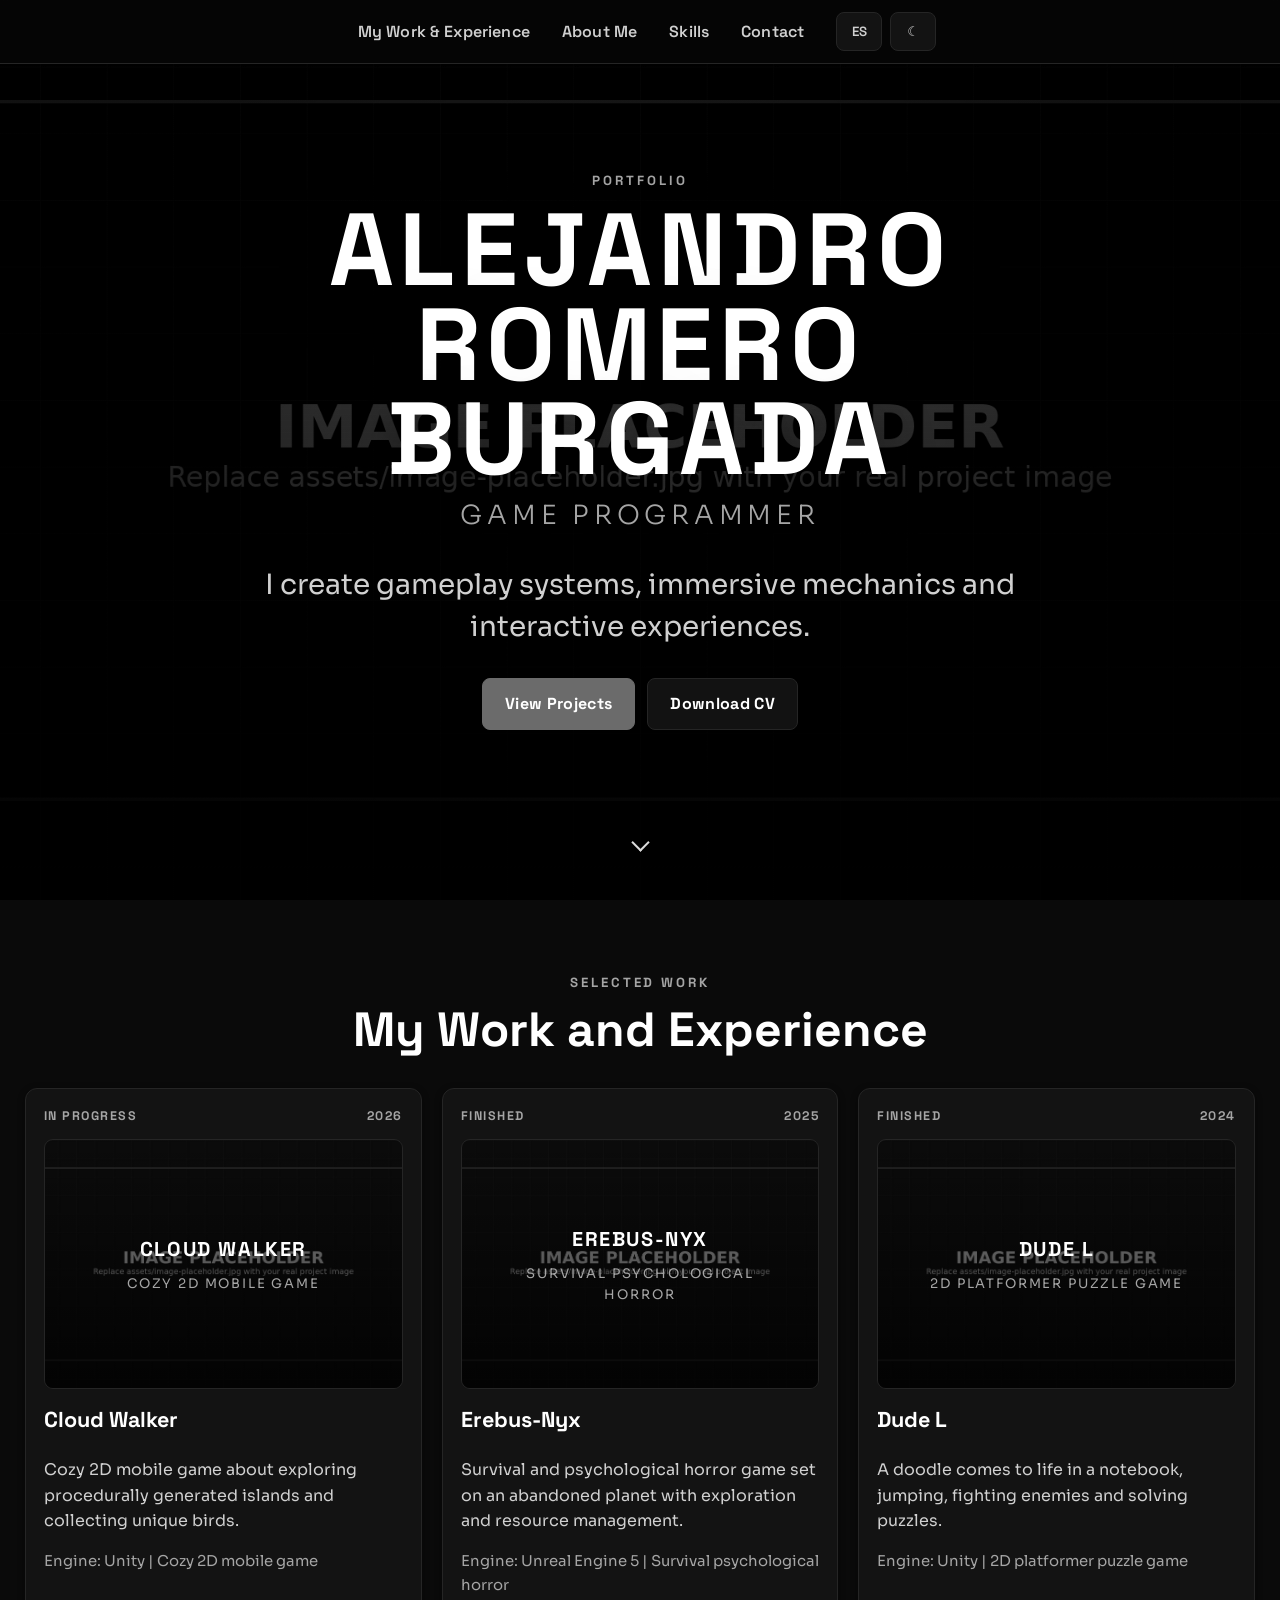
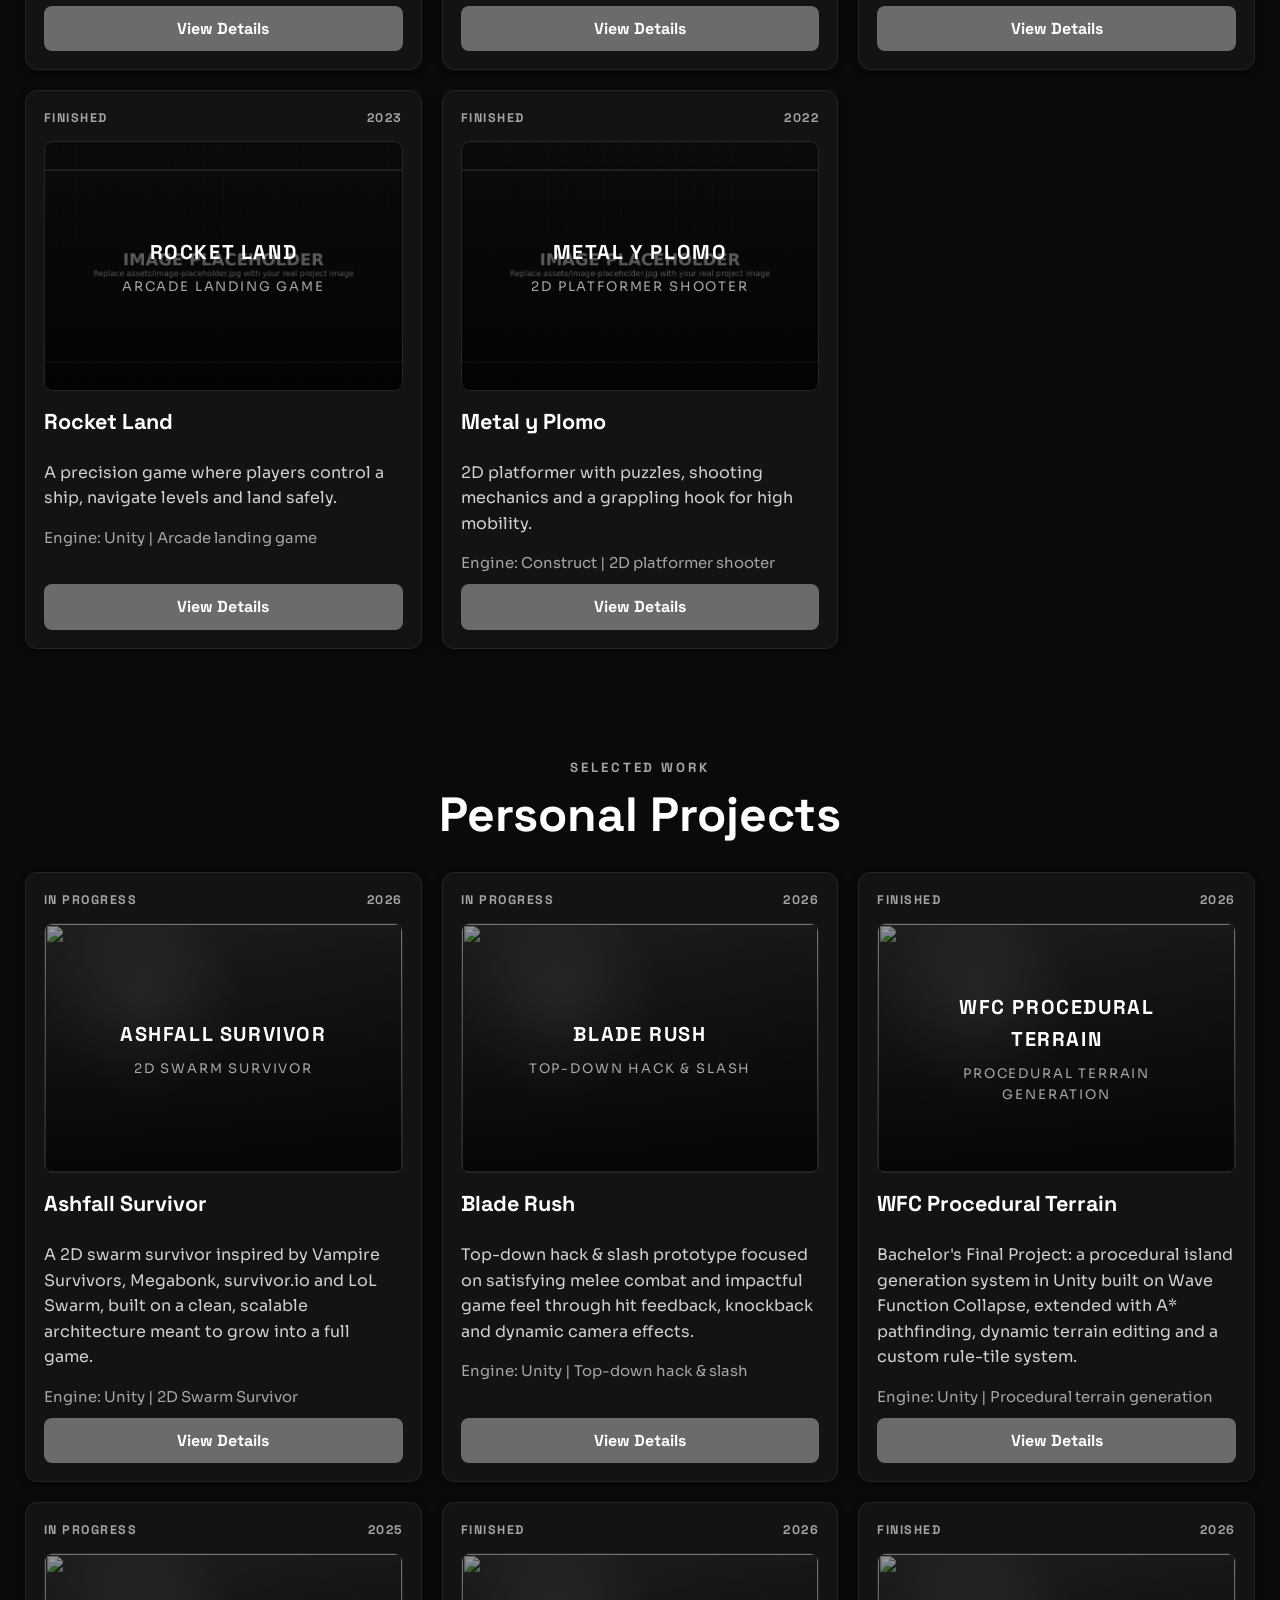
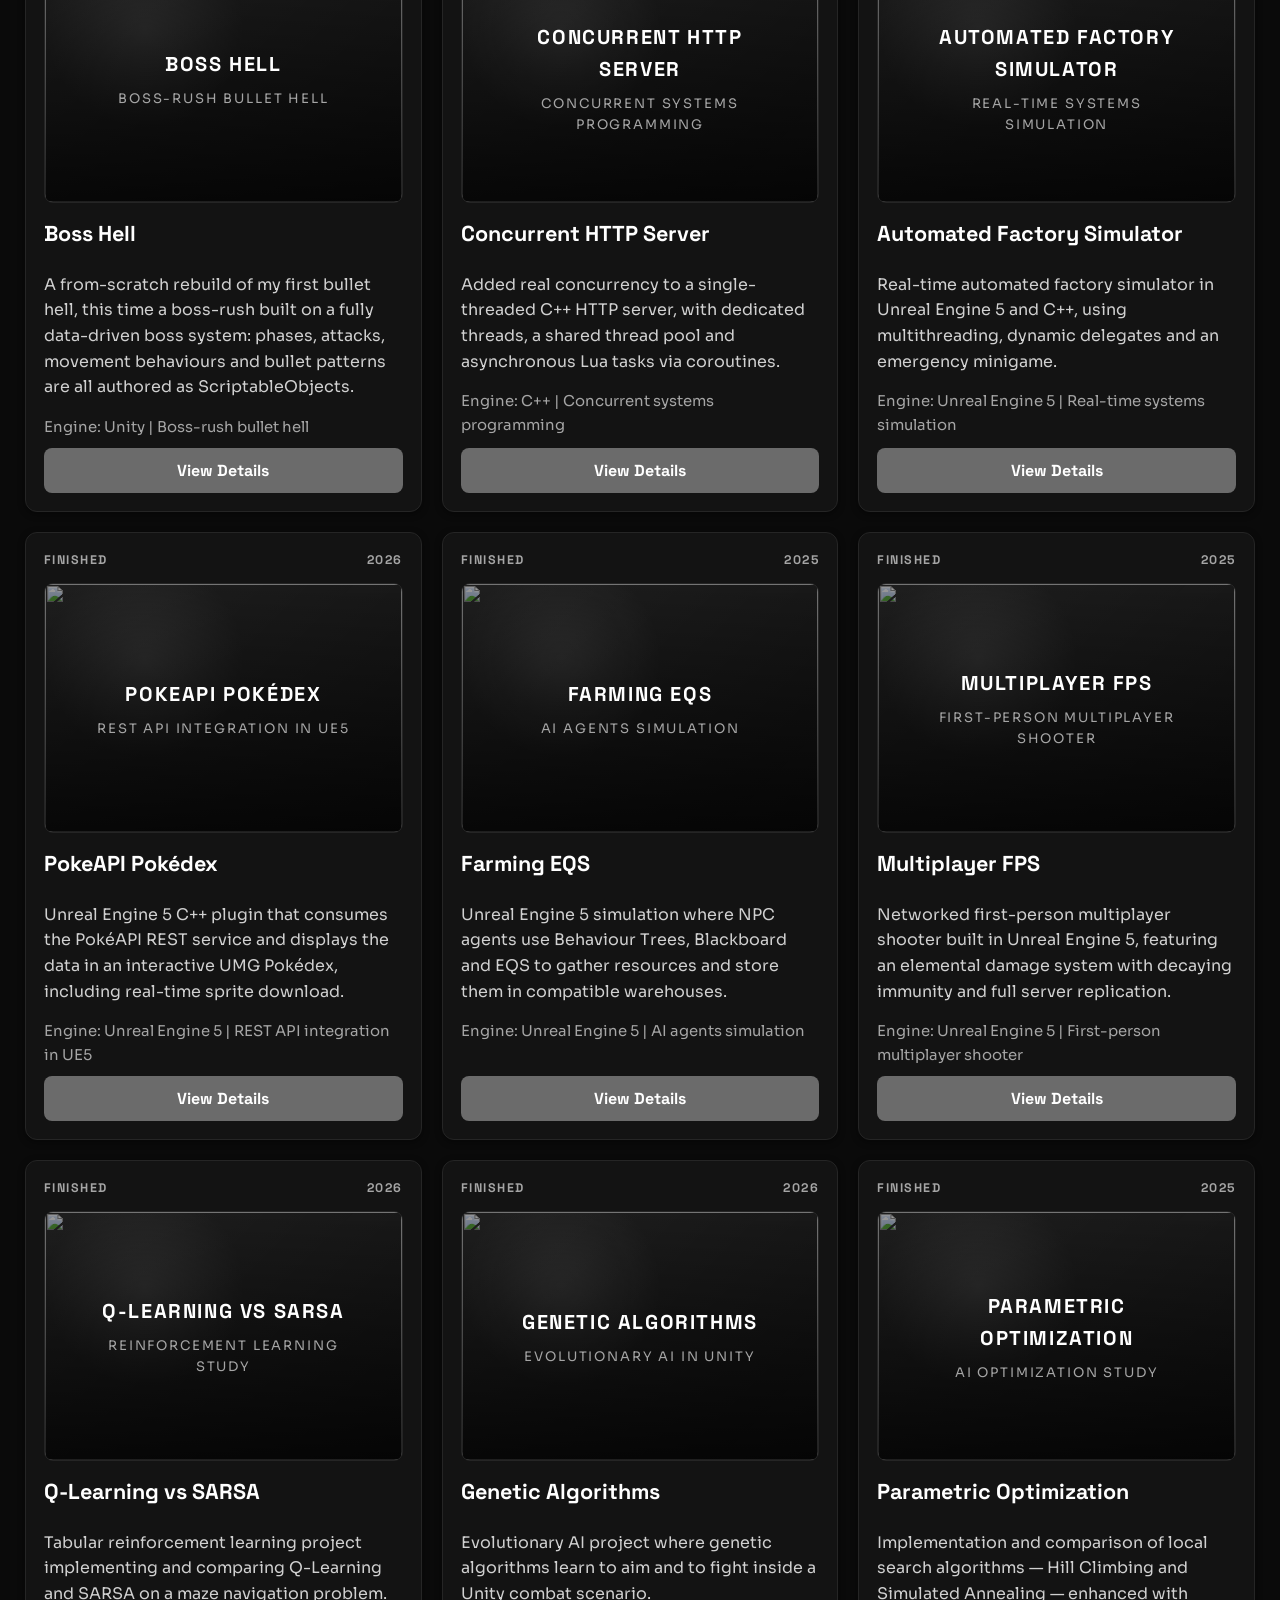
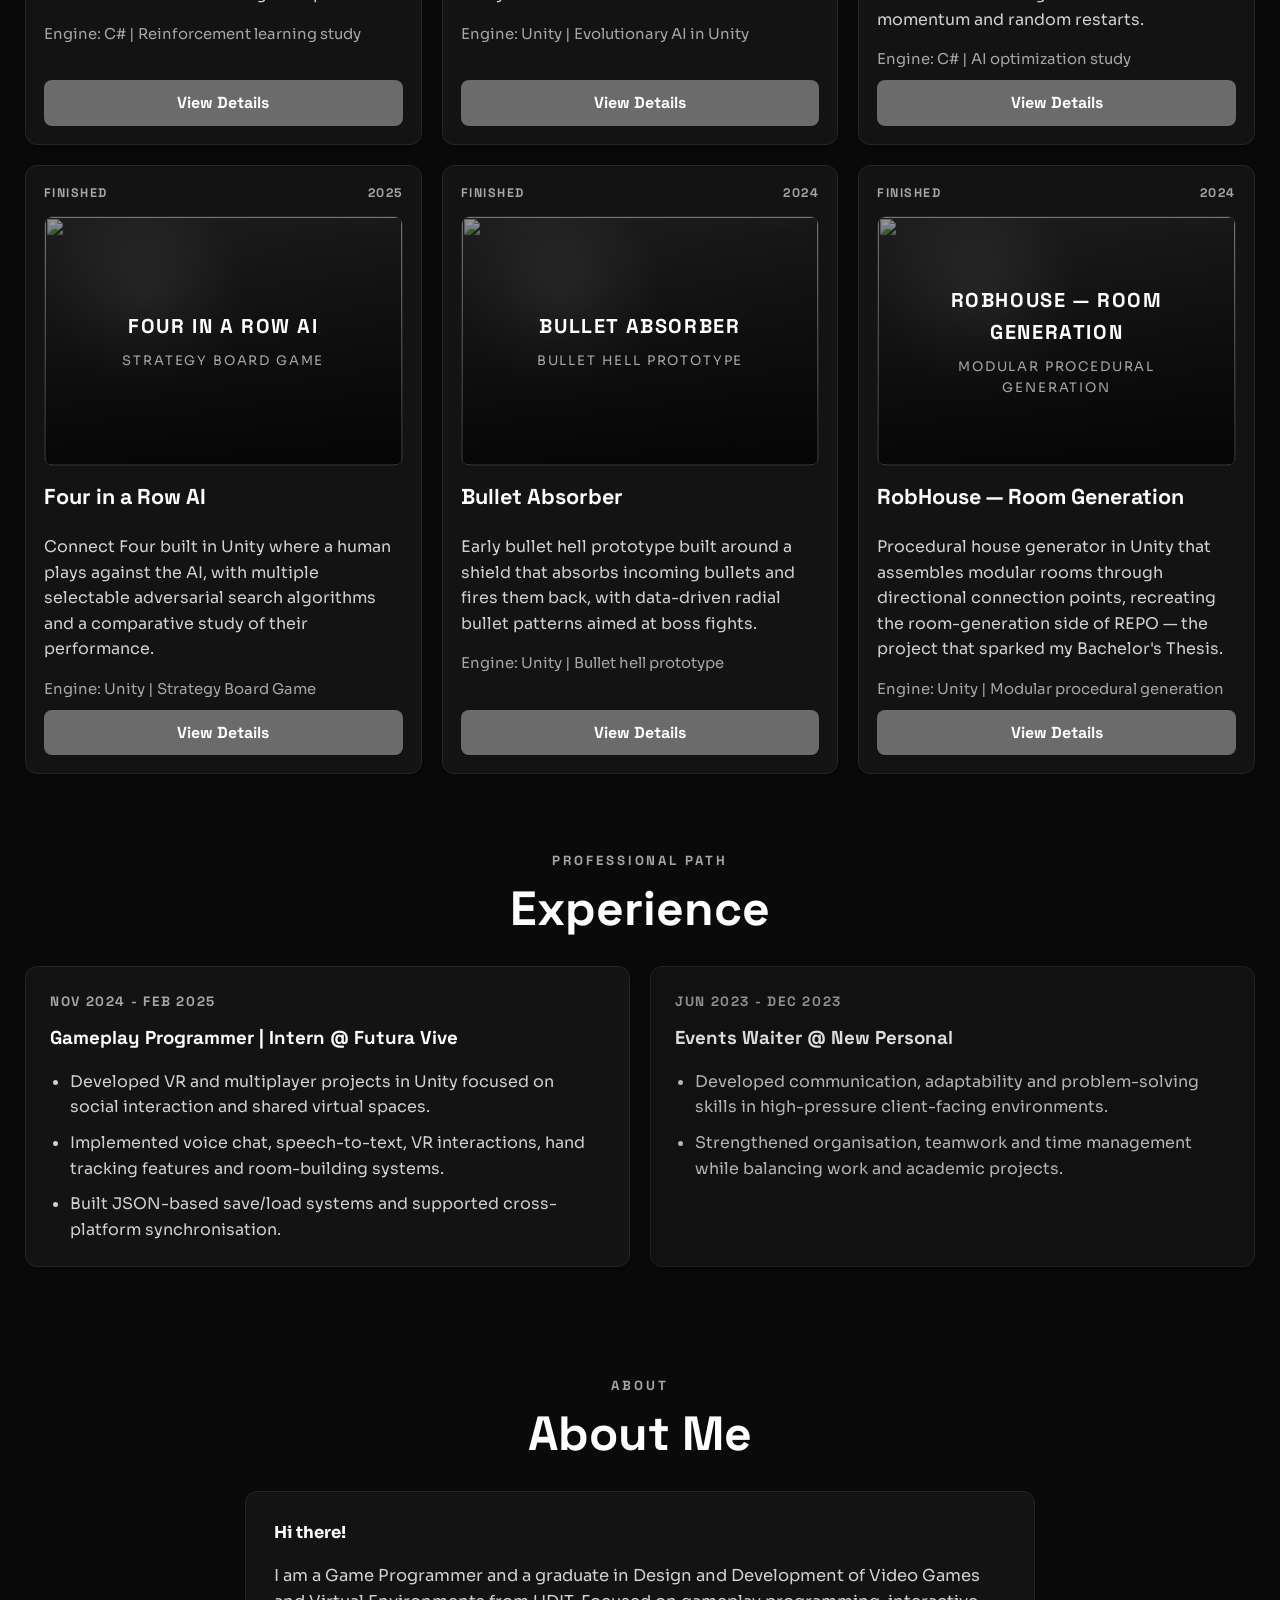
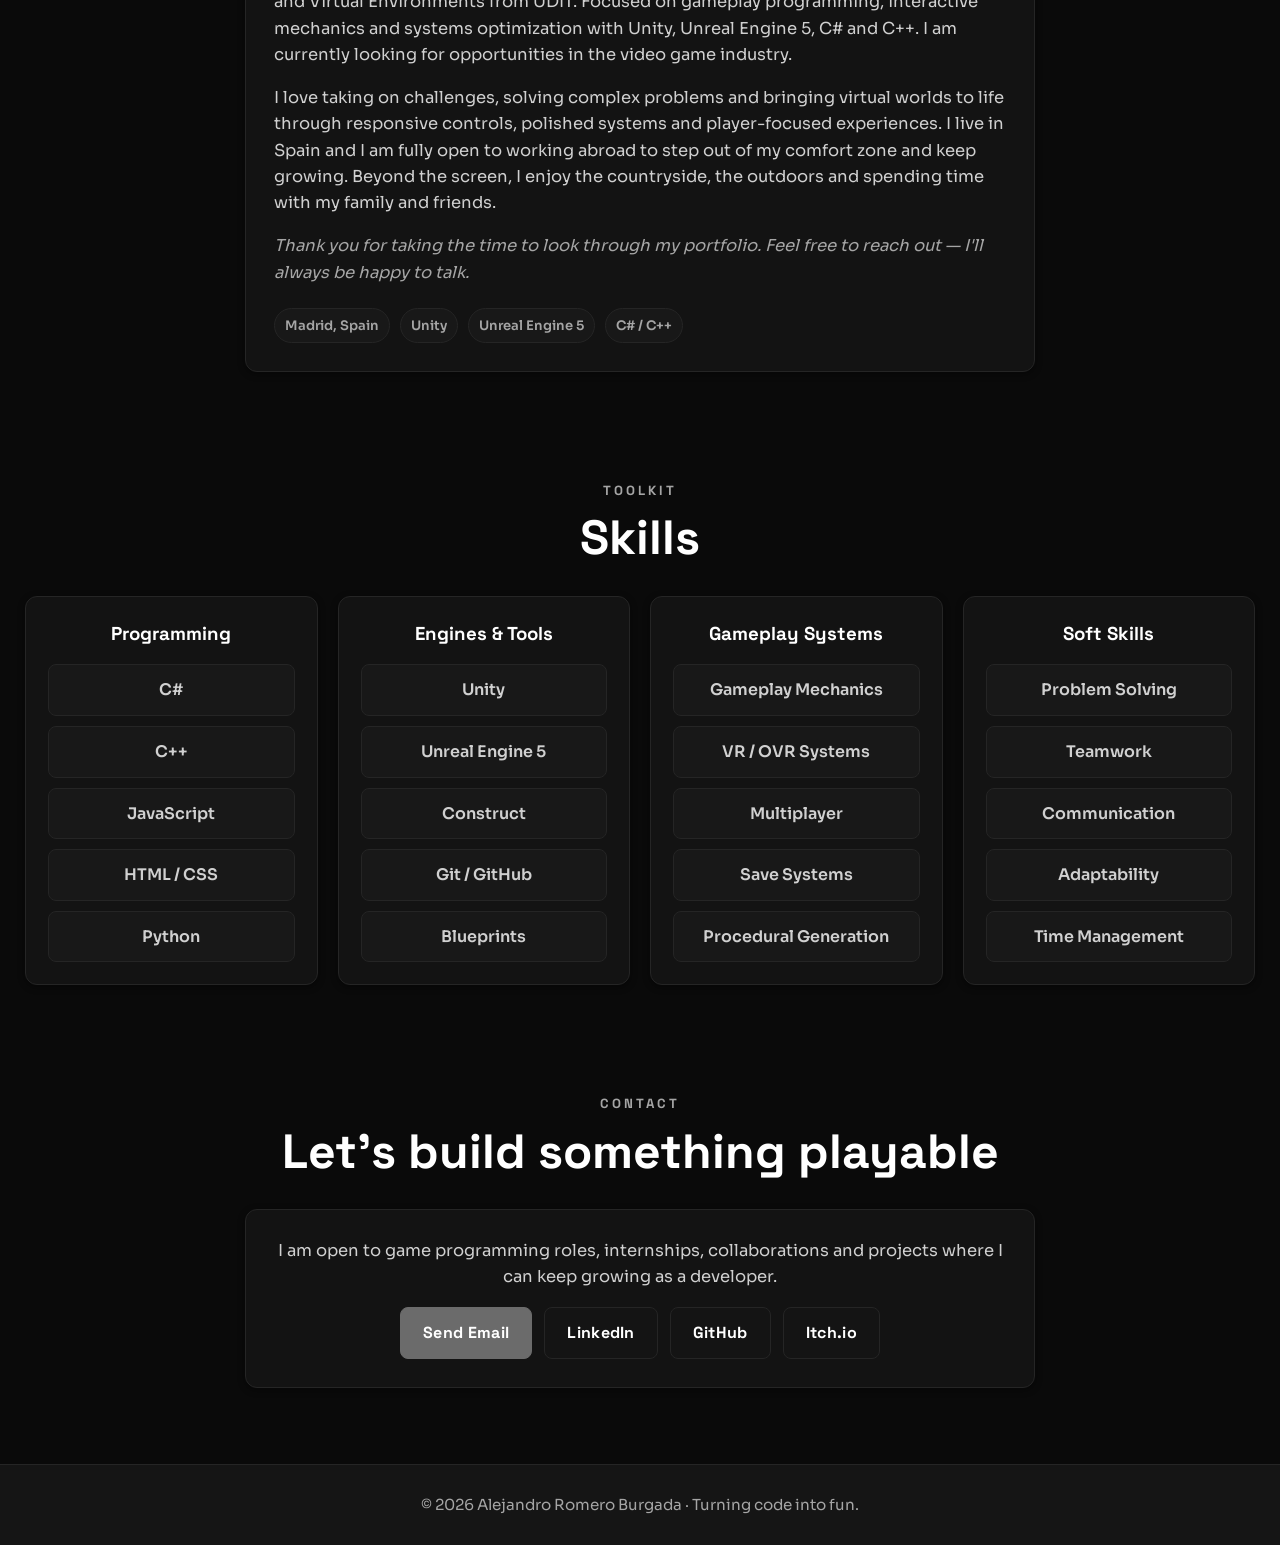
==== commit b1c9fee2: "More links" ====
--- a/index.html
+++ b/index.html
@@ -151,30 +151,23 @@
           </article>
         </div>
       </section>
-
       <section id="about" class="section narrow reveal">
         <div class="section-heading">
           <p class="eyebrow" data-i18n="aboutEyebrow">About</p>
           <h2 data-i18n="aboutTitle">About Me</h2>
         </div>
         <div class="about-card">
-          <p data-i18n="aboutText1">
-            I am a final-year Design and Development of Video Games and Virtual
-            Environments student at UDIT, focused on gameplay programming,
-            interactive mechanics and systems optimization.
-          </p>
-          <p data-i18n="aboutText2">
-            I enjoy solving complex problems, prototyping ideas and bringing
-            virtual worlds to life through responsive controls, polished systems
-            and player-focused experiences.
-          </p>
-          <div class="about-meta">
-            <span>Madrid, Spain</span>
-            <span>Unity</span>
-            <span>Unreal Engine 5</span>
-            <span>C# / C++</span>
-          </div>
-        </div>
+        <p class="about-intro" data-i18n="aboutIntro">Hi there!</p>
+        <p data-i18n="aboutText1">I am a Game Programmer and a graduate in Design and Development of Video Games and Virtual Environments from UDIT. Focused on gameplay programming, interactive mechanics and systems optimization with Unity, Unreal Engine 5, C# and C++. I am currently looking for opportunities in the video game industry.</p>
+        <p data-i18n="aboutText2">I love taking on challenges, solving complex problems and bringing virtual worlds to life through responsive controls, polished systems and player-focused experiences. I live in Spain and I am fully open to working abroad to step out of my comfort zone and keep growing. Beyond the screen, I enjoy the countryside, the outdoors and spending time with my family and friends.</p>
+        <p class="about-outro" data-i18n="aboutOutro">Thank you for taking the time to look through my portfolio. Feel free to reach out — I'll always be happy to talk.</p>
+        <div class="about-meta">
+          <span>Madrid, Spain</span>
+          <span>Unity</span>
+          <span>Unreal Engine 5</span>
+          <span>C# / C++</span>
+        </div>
+      </div>
       </section>
 
       <section id="skills" class="section reveal">
--- a/styles/style.css
+++ b/styles/style.css
@@ -646,6 +646,18 @@
   font-weight: 600;
 }
 
+.about-intro {
+  font-size: 1.2rem;
+  font-weight: 700;
+  color: var(--text-strong);
+}
+
+.about-outro {
+  margin-top: 4px;
+  color: var(--text-muted);
+  font-style: italic;
+}
+
 .skills-container {
   display: grid;
   grid-template-columns: repeat(auto-fit, minmax(250px, 1fr));
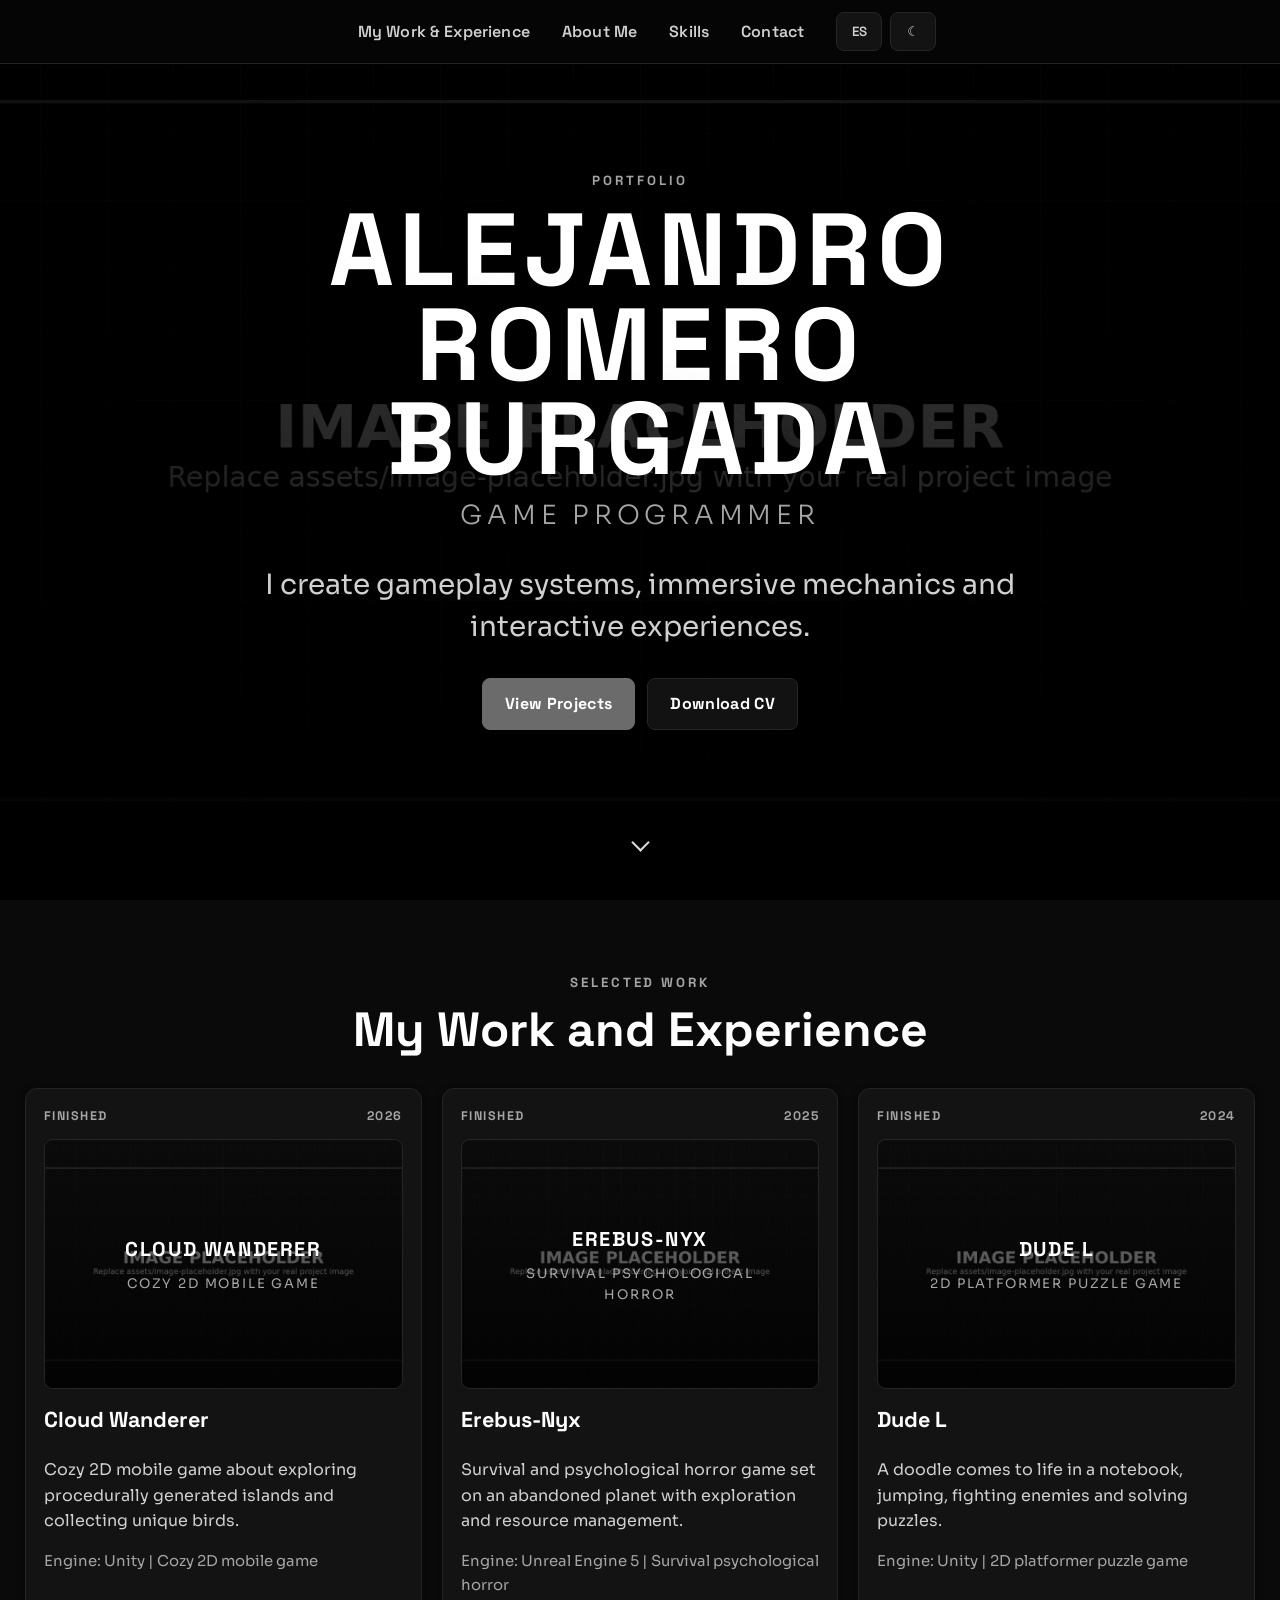
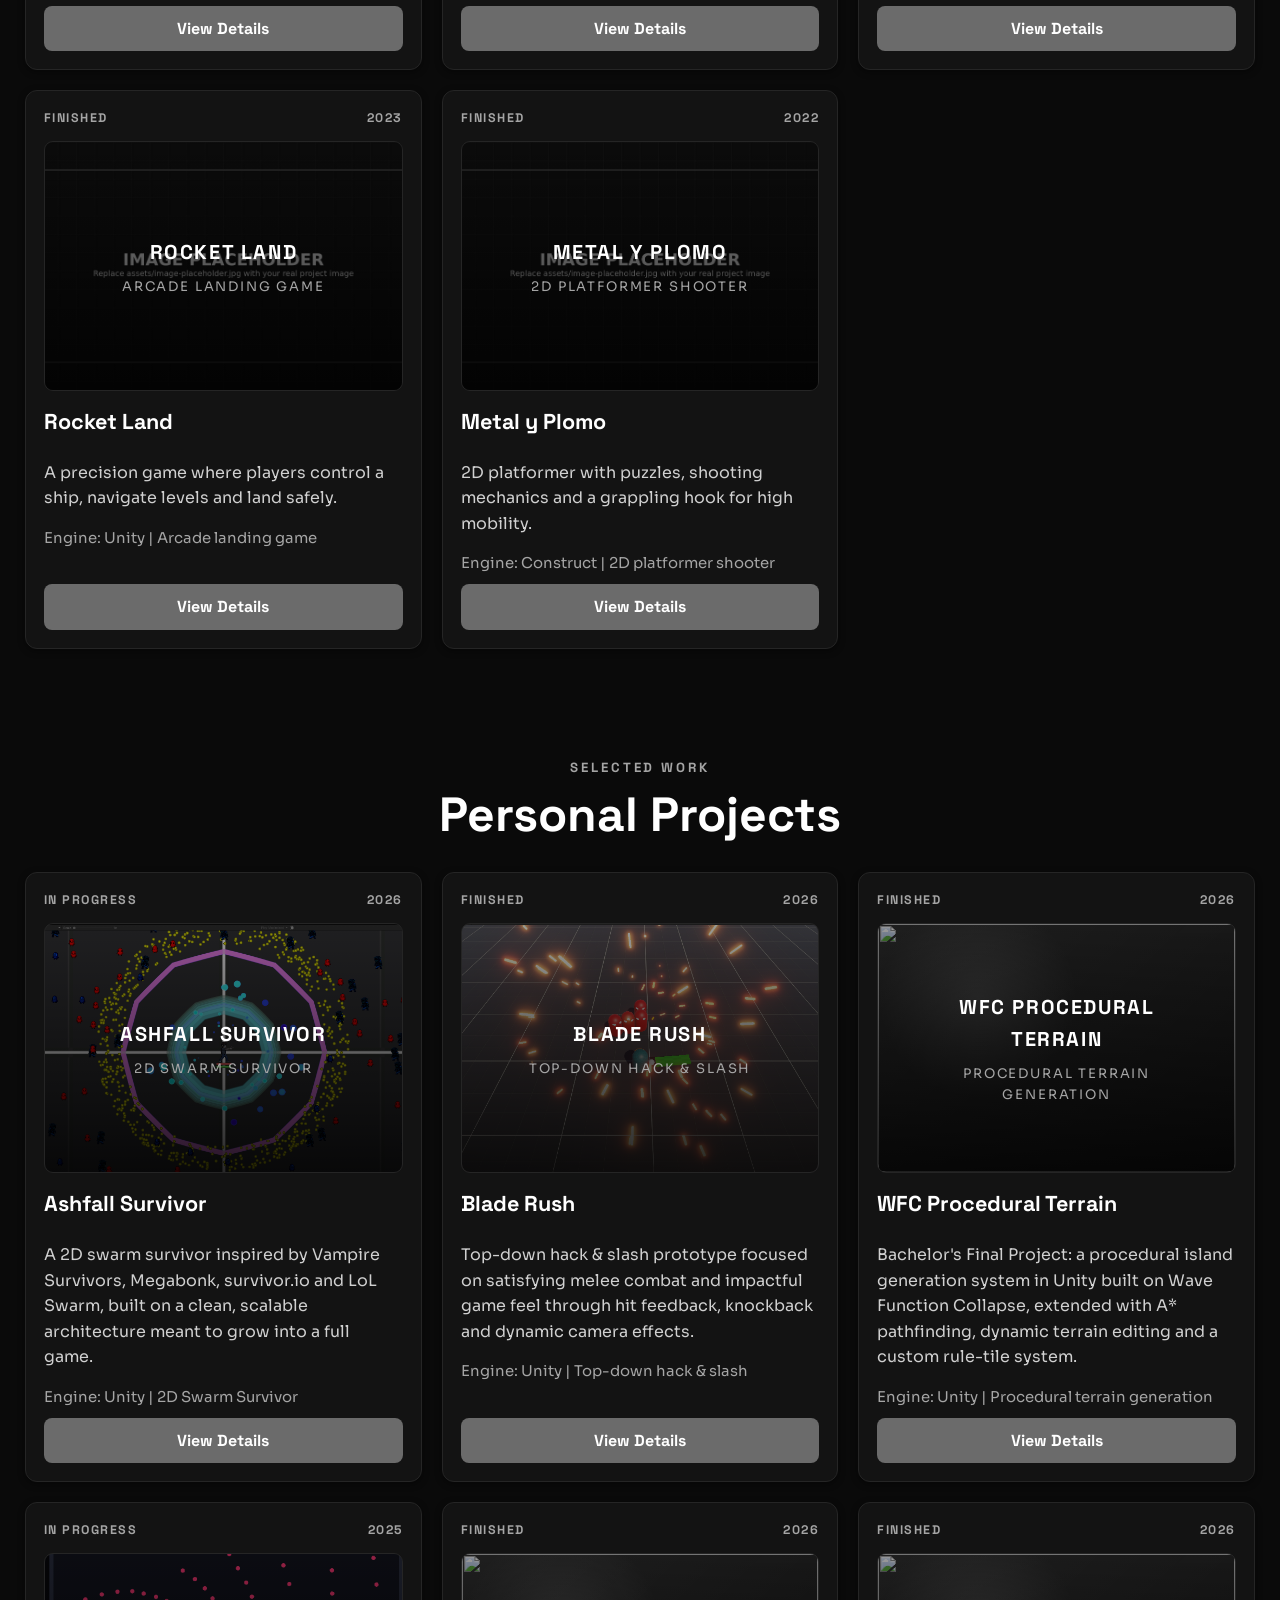
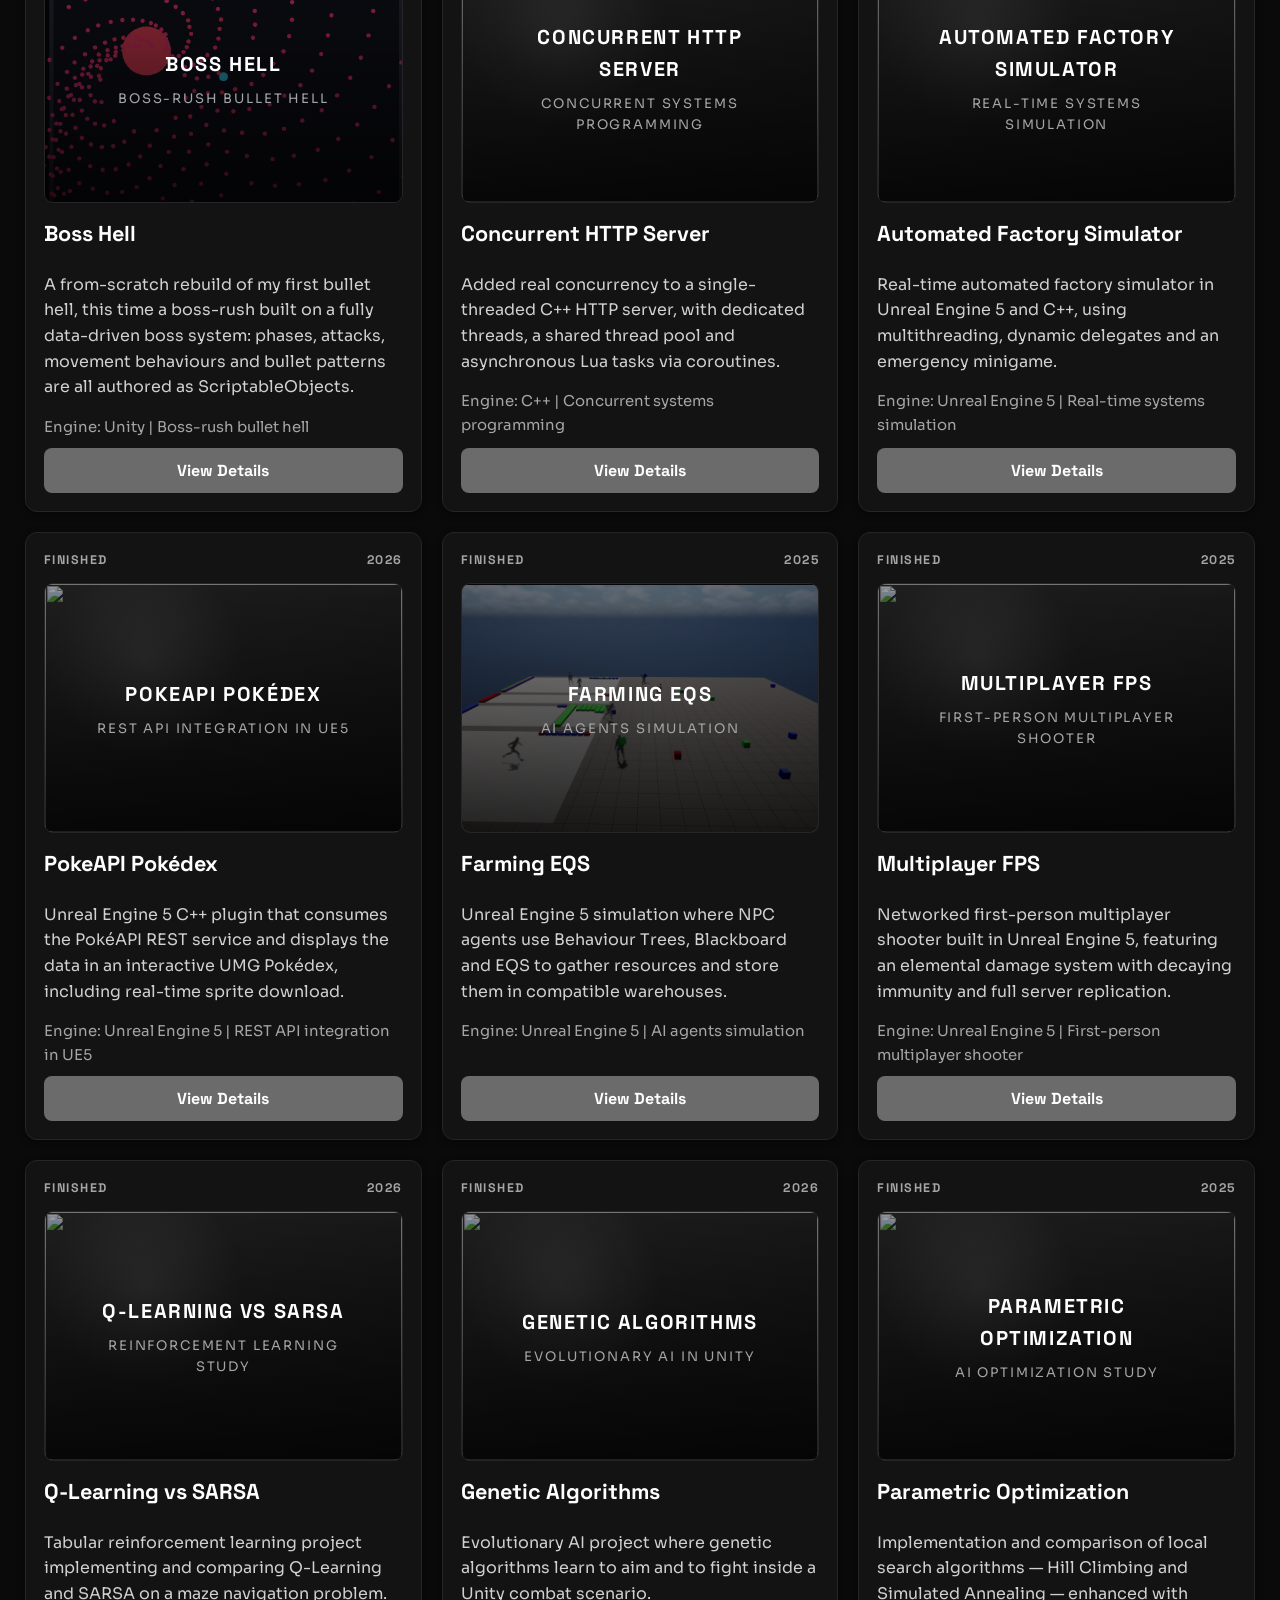
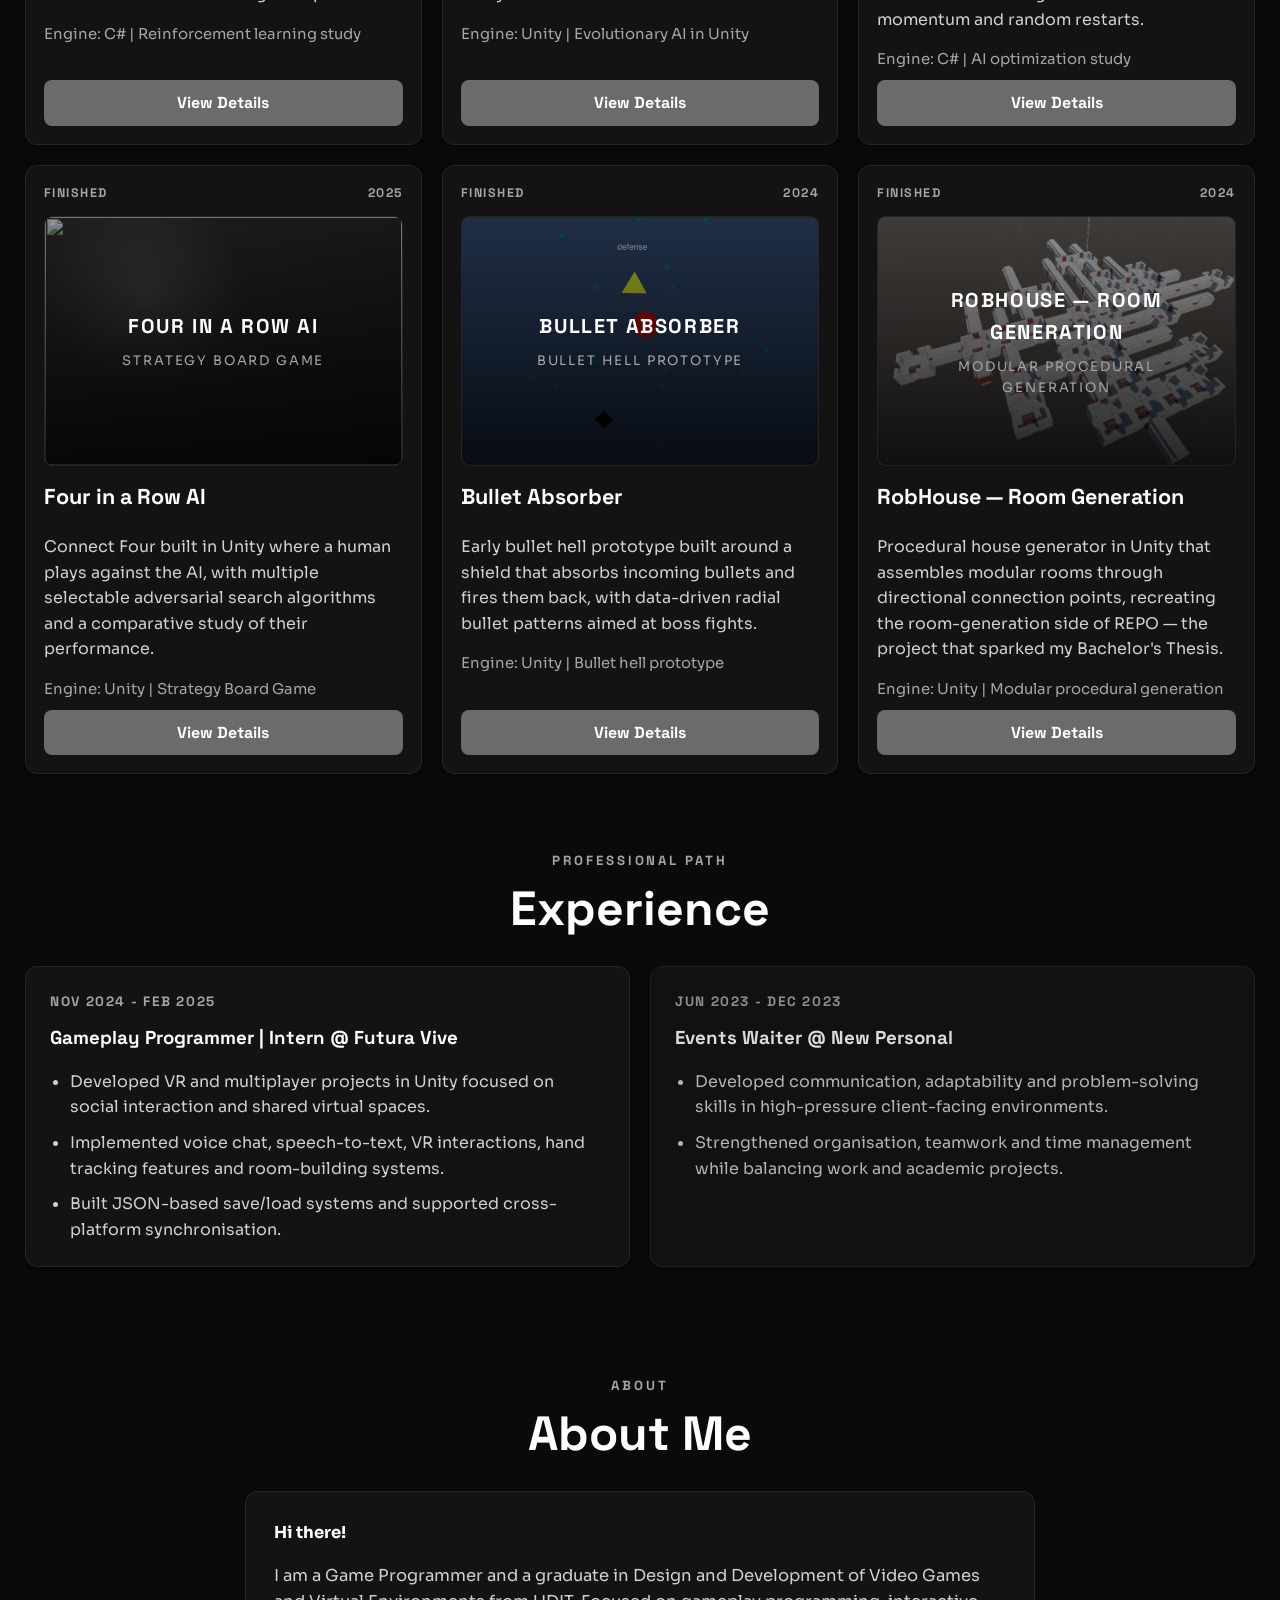
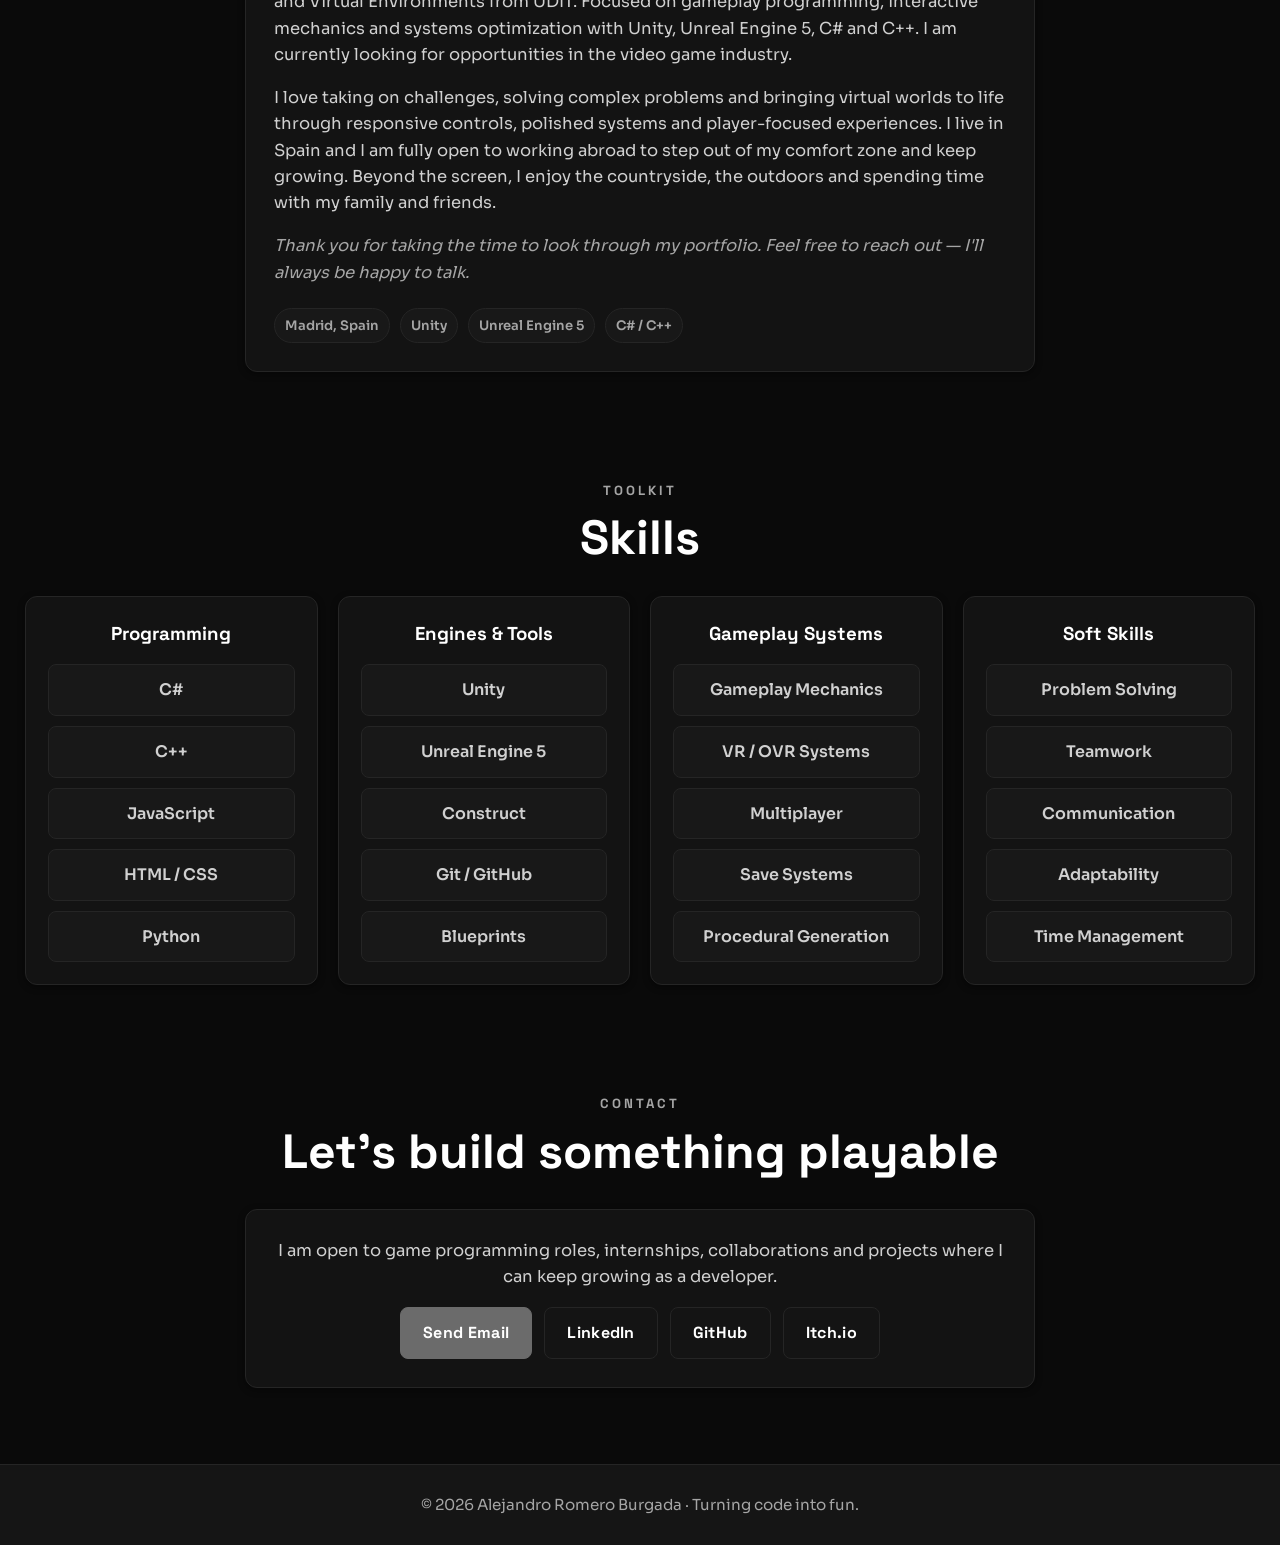
==== commit bf20ee7a: "MoreImagesMoreVideos Added clickable gallery images and added more content." ====
--- a/index.html
+++ b/index.html
@@ -288,6 +288,10 @@
         <div id="modal-body"></div>
       </div>
     </div>
+    <div class="lightbox" id="lightbox" aria-hidden="true" role="dialog" aria-modal="true">
+      <button class="lightbox-close" type="button" aria-label="Close image">×</button>
+      <img class="lightbox-image" id="lightbox-image" src="" alt="">
+    </div>
 
     <script src="scripts/translations.js"></script>
     <script src="scripts/data-team.js"></script>
--- a/styles/style.css
+++ b/styles/style.css
@@ -849,6 +849,49 @@
   animation: fadeIn 0.22s ease;
 }
 
+.gallery-image {
+  cursor: zoom-in;
+}
+
+.lightbox {
+  position: fixed;
+  inset: 0;
+  z-index: 3000;
+  display: none;
+  place-items: center;
+  padding: 24px;
+  background: rgba(0, 0, 0, 0.92);
+  cursor: zoom-out;
+  animation: fadeIn 0.2s ease;
+}
+
+.lightbox.is-open {
+  display: grid;
+}
+
+.lightbox-image {
+  max-width: 92vw;
+  max-height: 88vh;
+  border-radius: 10px;
+  box-shadow: 0 20px 60px rgba(0, 0, 0, 0.6);
+  object-fit: contain;
+}
+
+.lightbox-close {
+  position: absolute;
+  top: 18px;
+  right: 22px;
+  width: 44px;
+  height: 44px;
+  border: 0;
+  border-radius: 50%;
+  background: var(--bg-card);
+  color: var(--text-strong);
+  font-size: 2rem;
+  line-height: 1;
+  cursor: pointer;
+}
+
 .project-info-grid {
   display: grid;
   grid-template-columns: repeat(auto-fit, minmax(180px, 1fr));
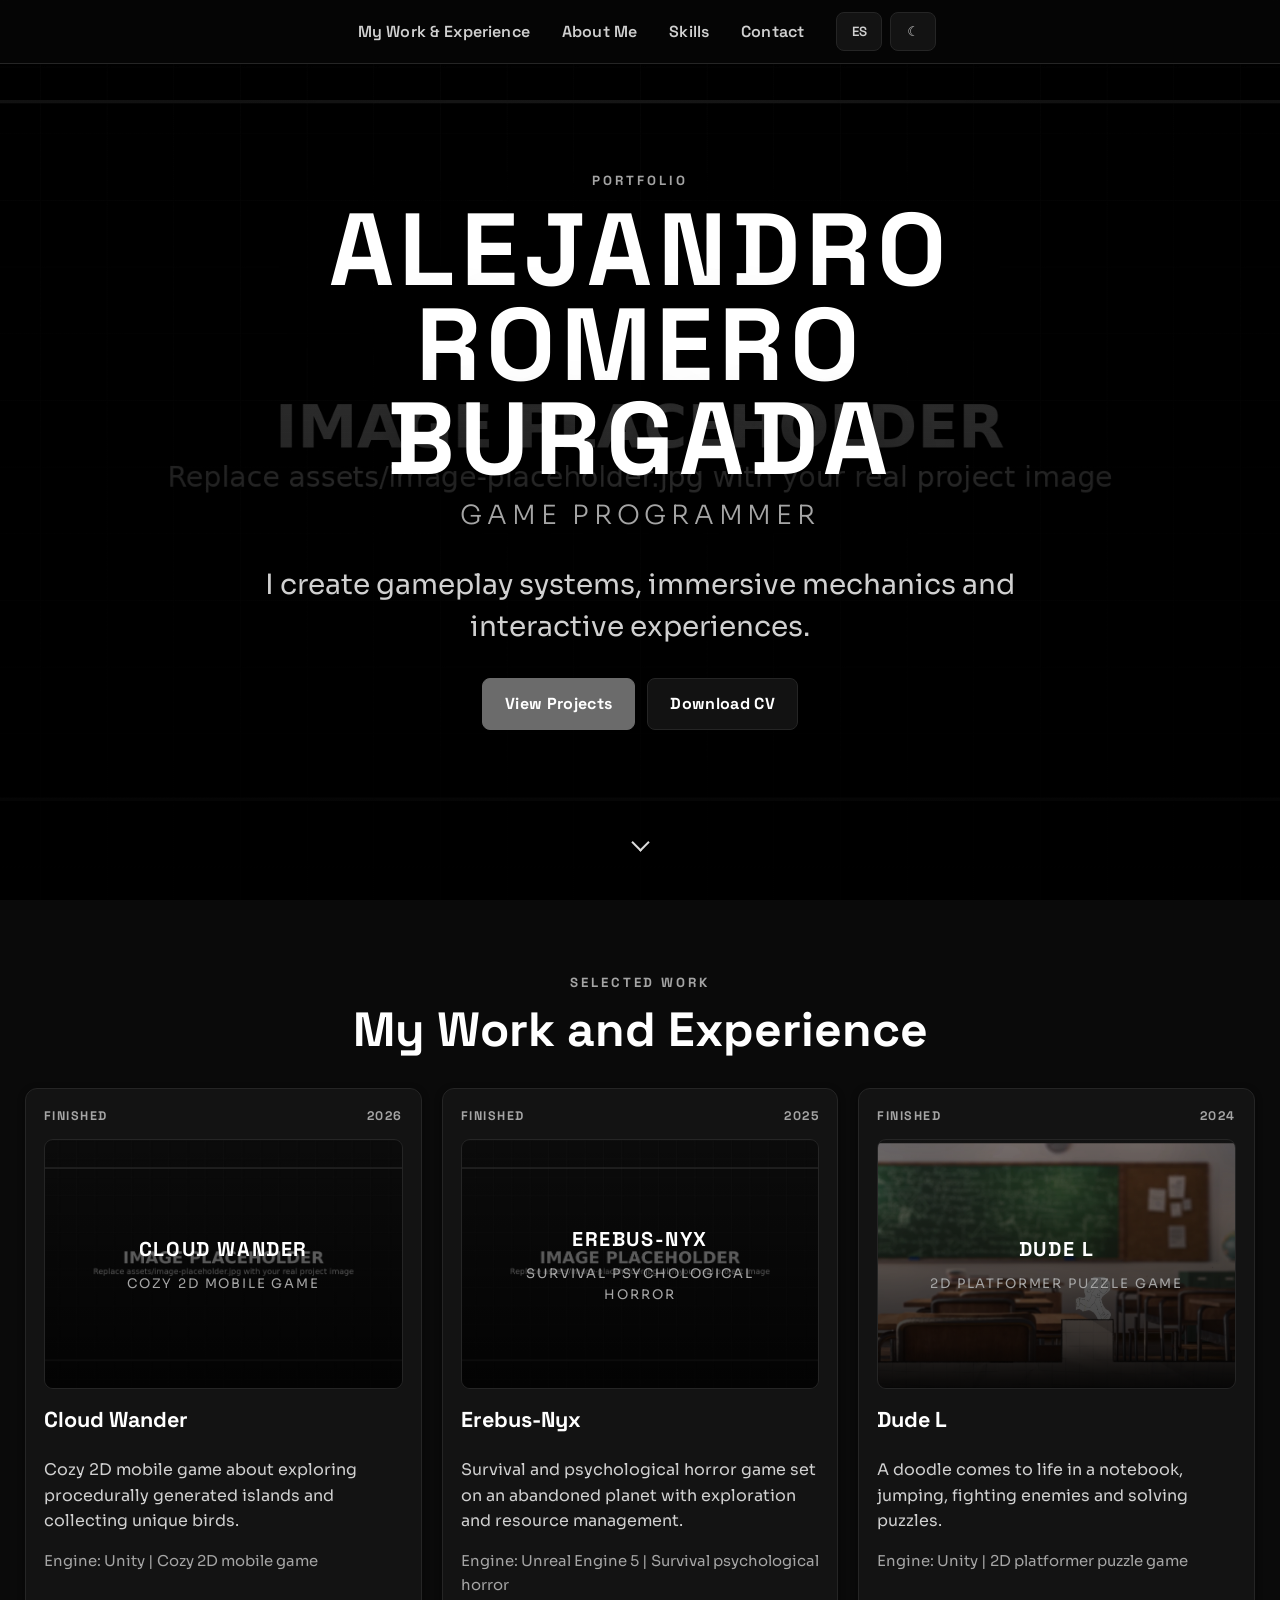
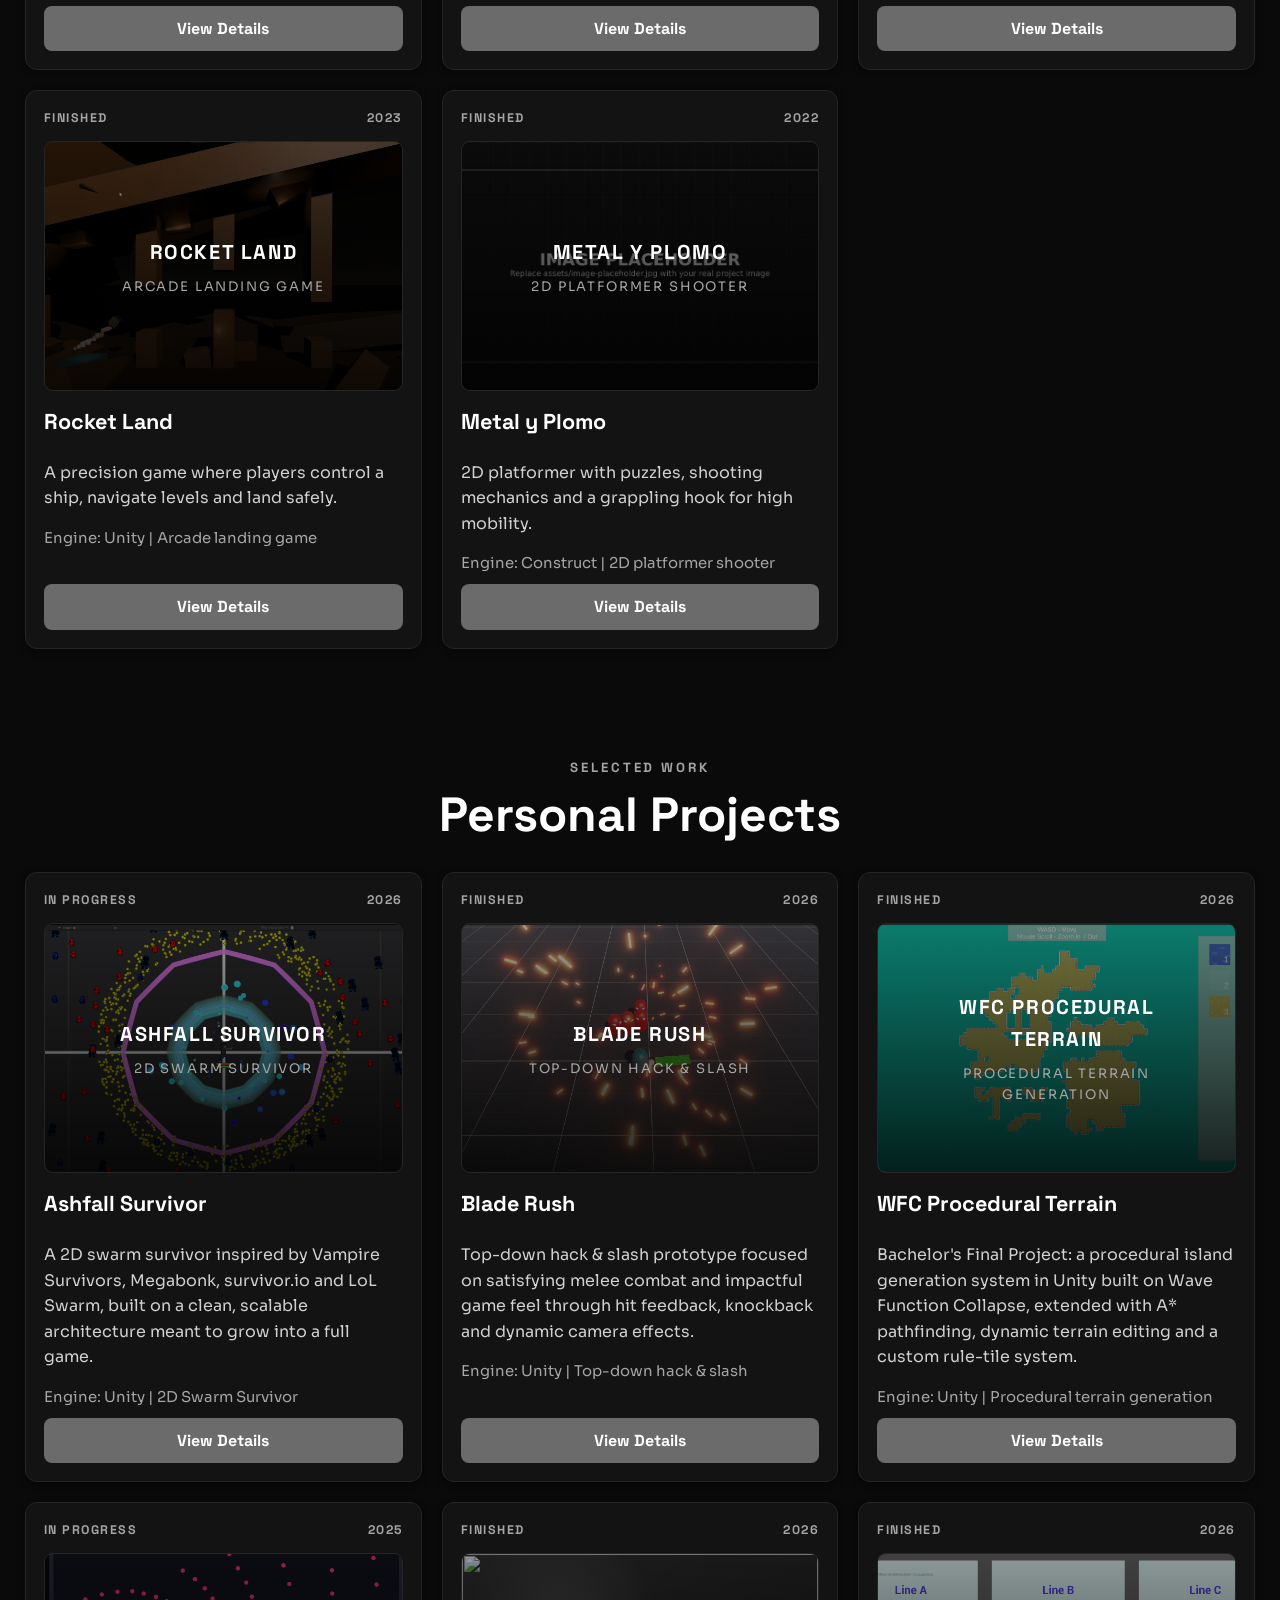
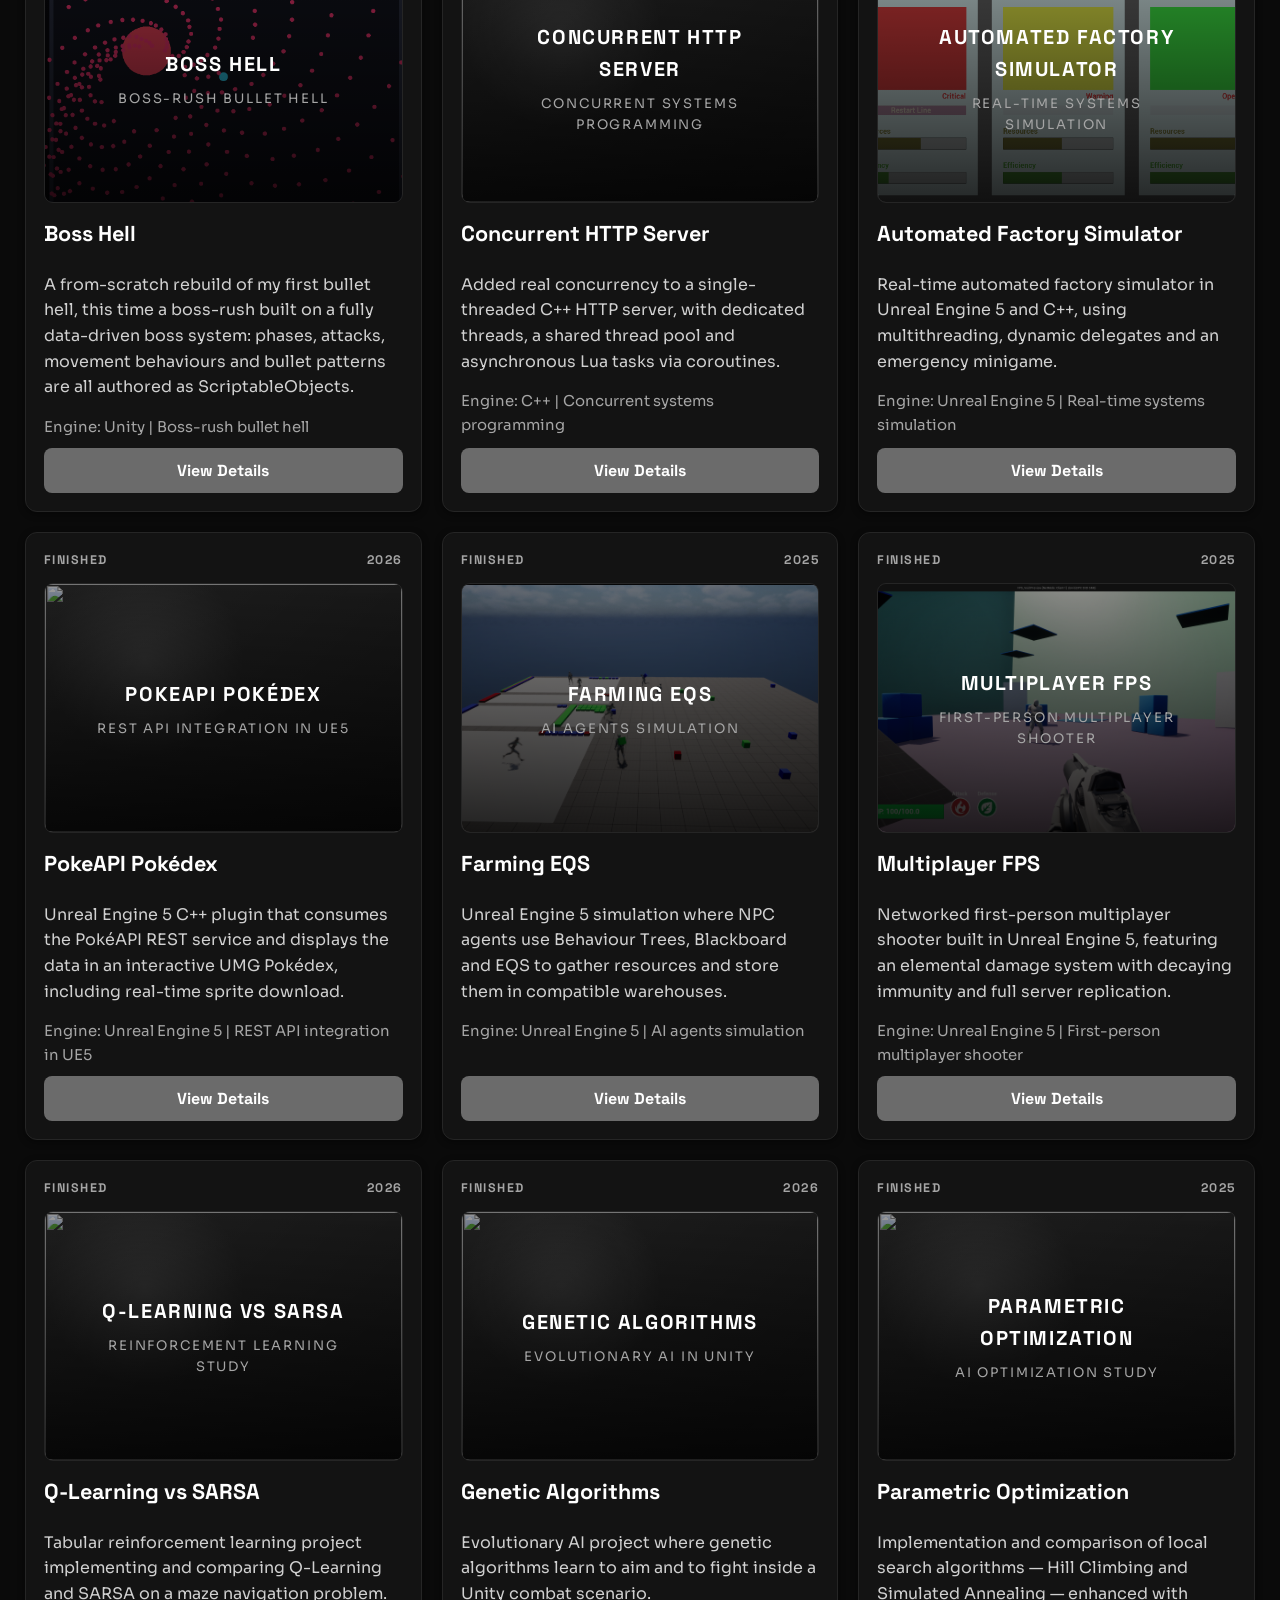
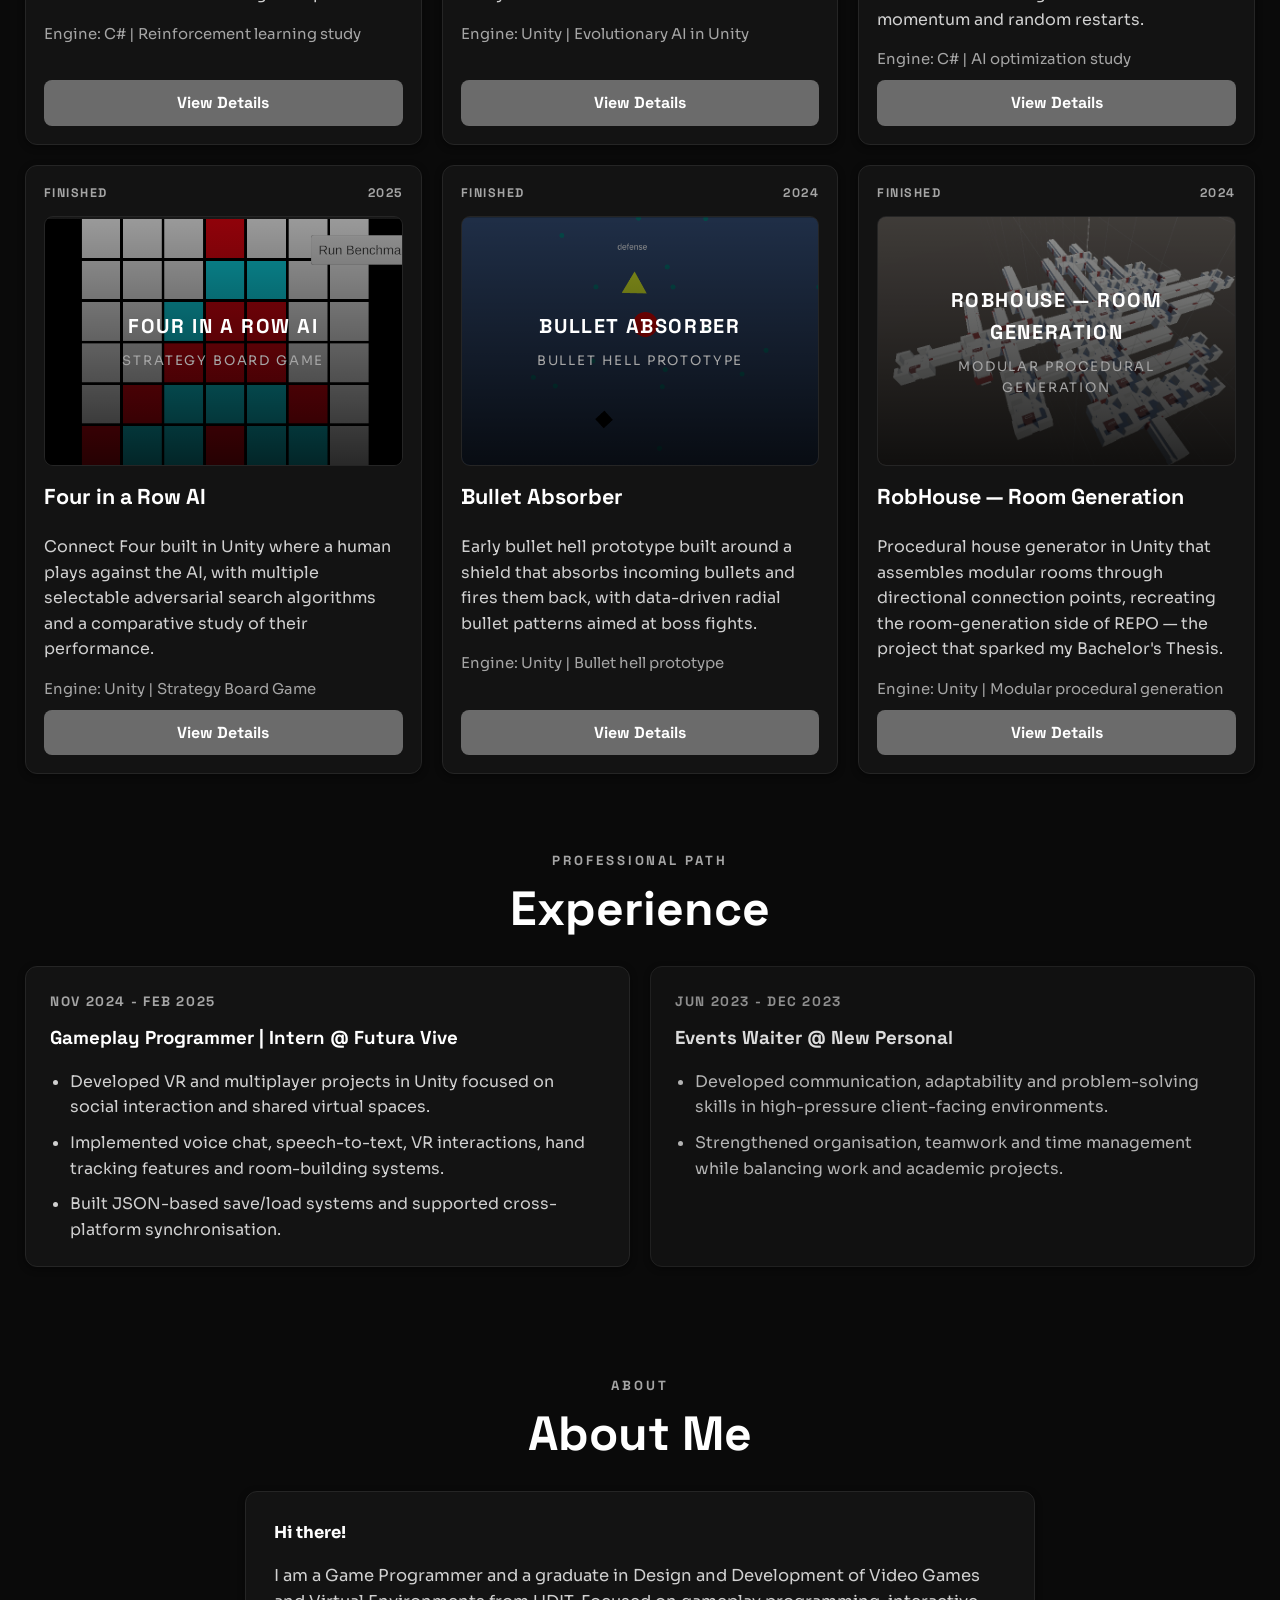
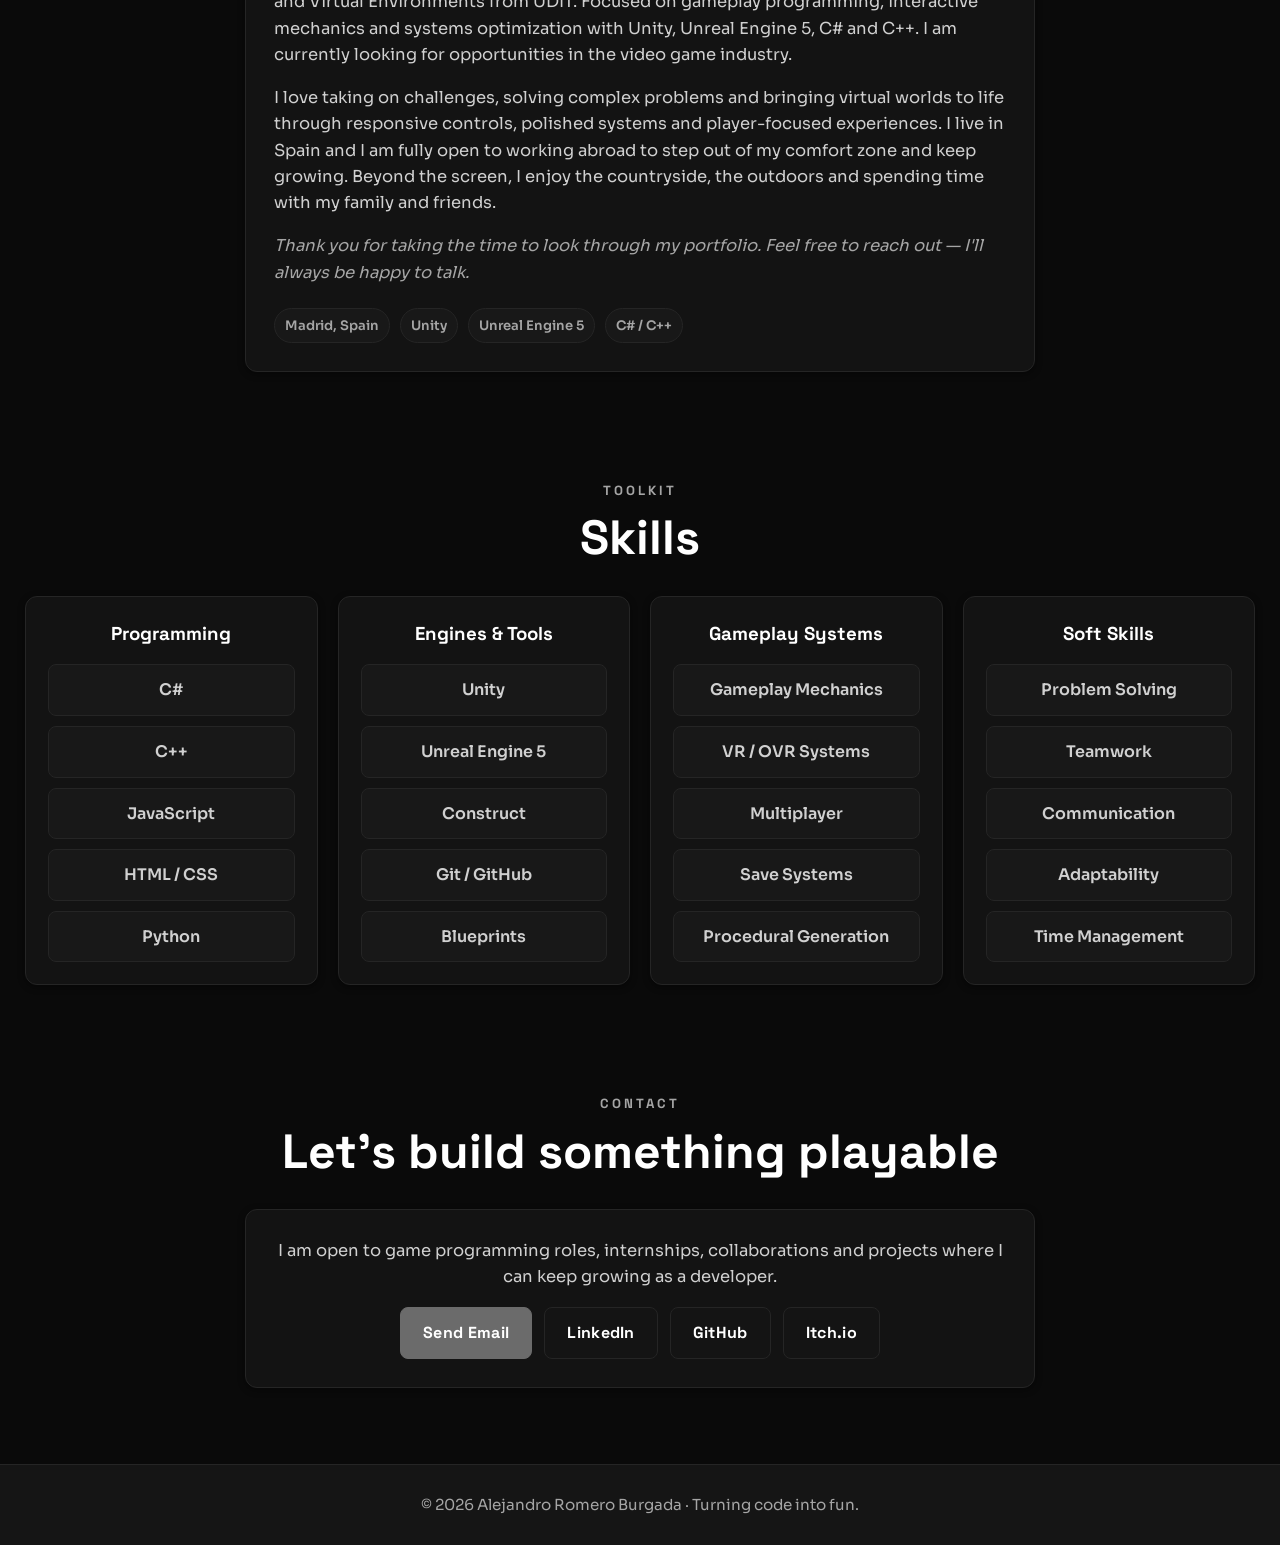
==== commit b3a39d27: "More and Umami to track views" ====
--- a/index.html
+++ b/index.html
@@ -16,6 +16,7 @@
       rel="stylesheet"
     />
     <link rel="stylesheet" href="styles/style.css" />
+    <script defer src="https://cloud.umami.is/script.js" data-website-id="63d9a105-eec4-4265-b9d6-139364831c41"></script>
   </head>
   <body>
     <canvas id="network-bg" aria-hidden="true"></canvas>
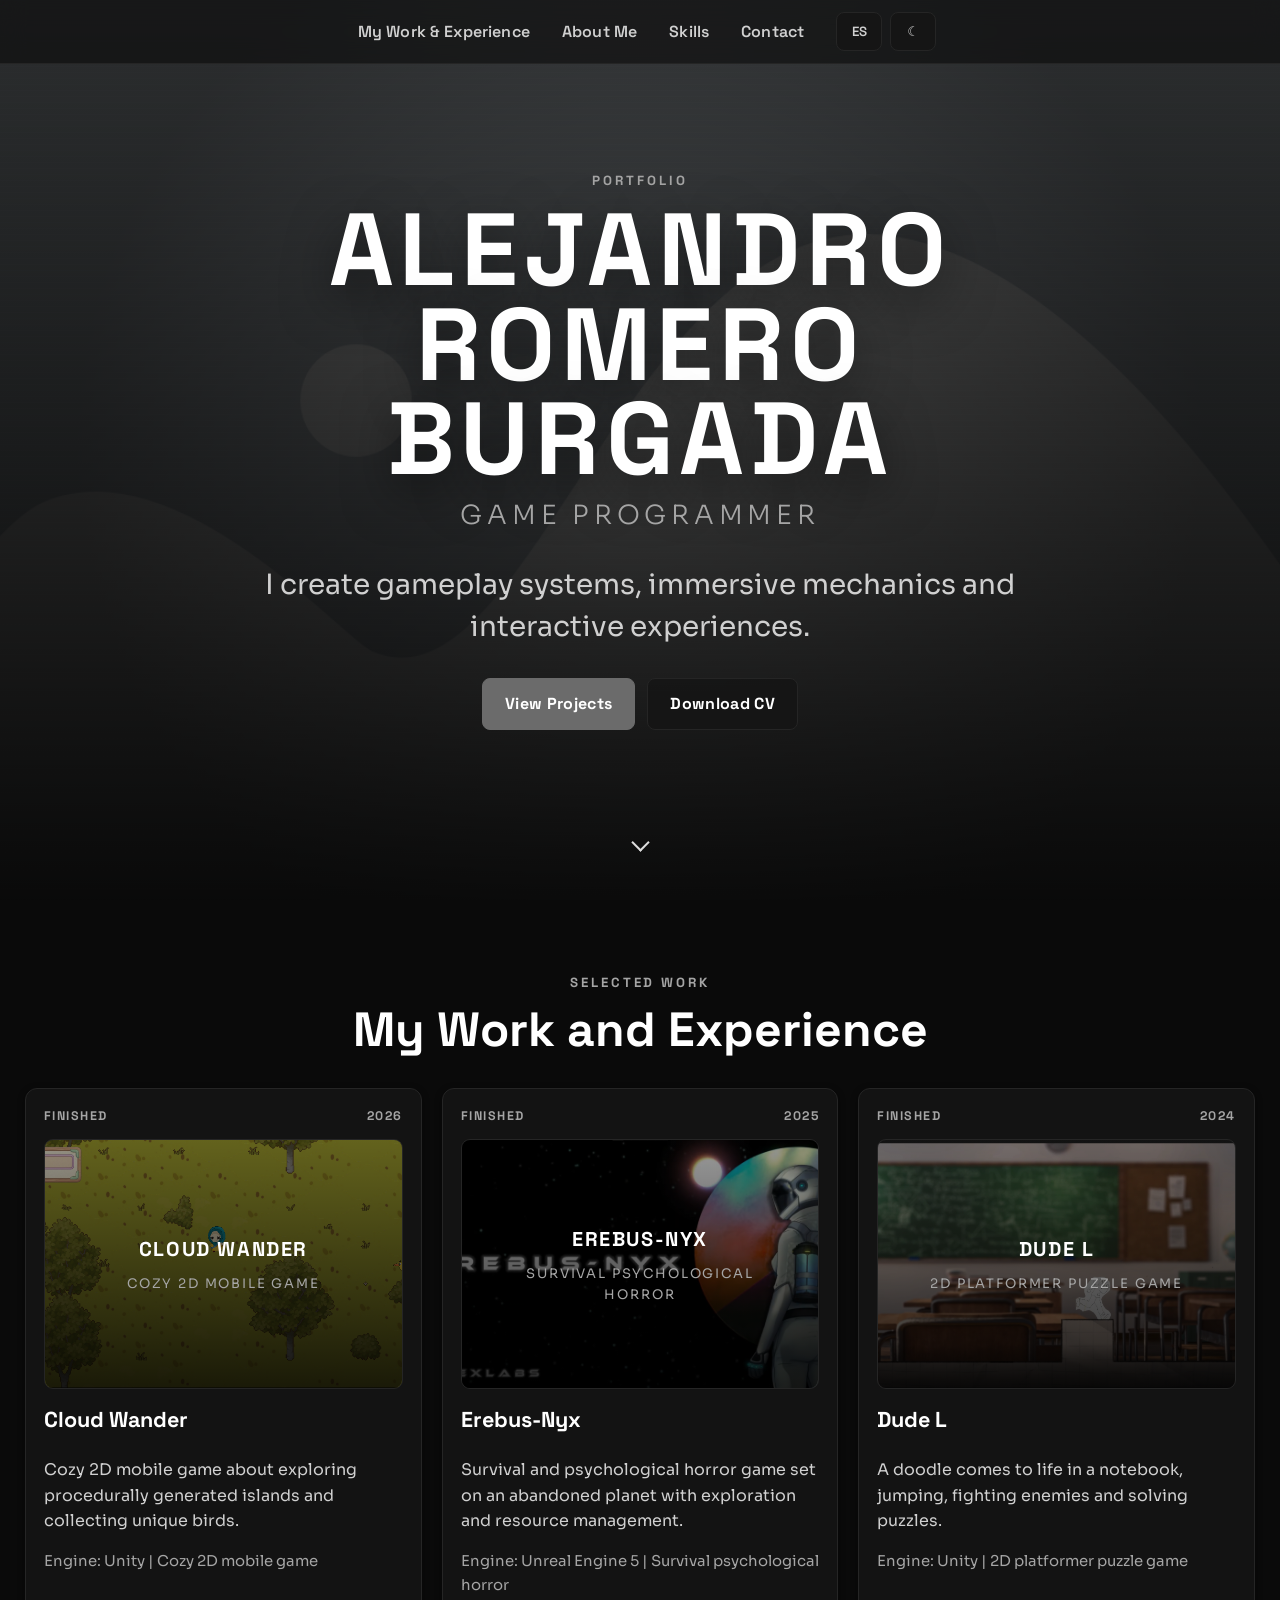
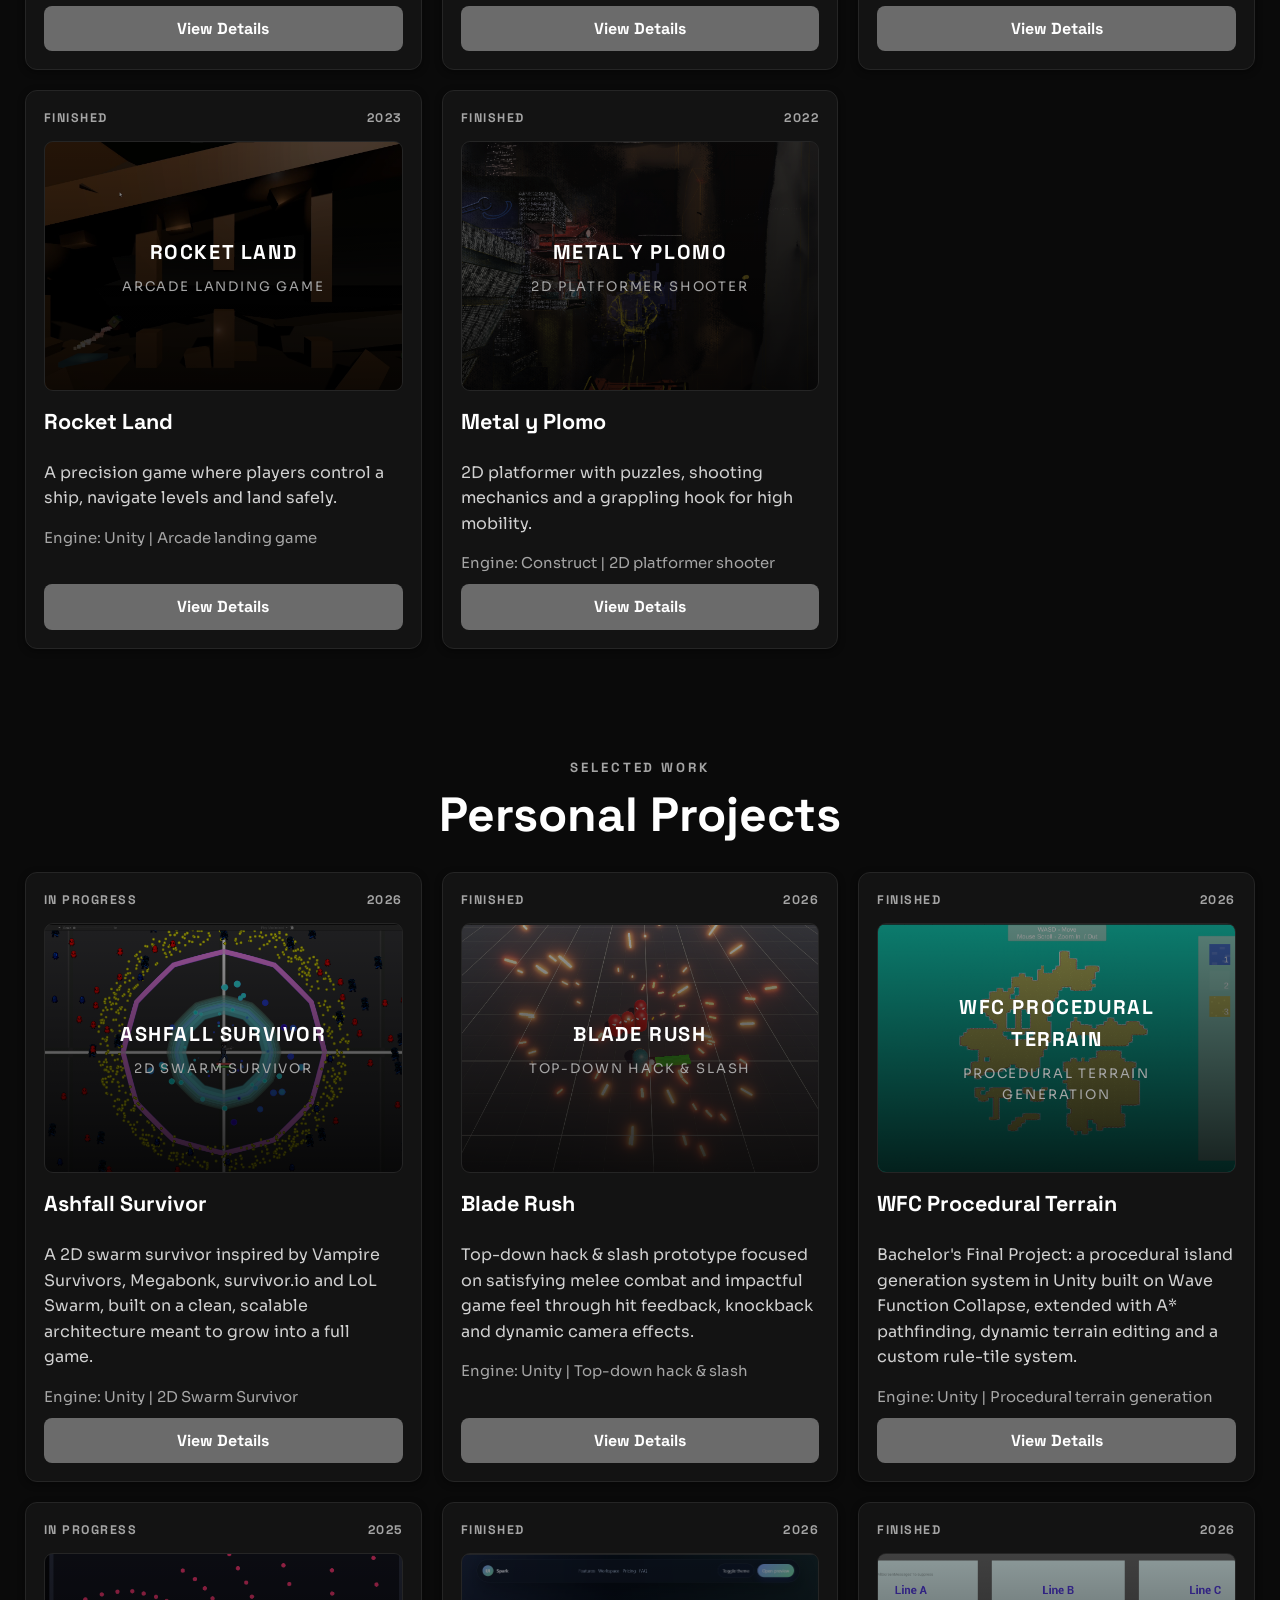
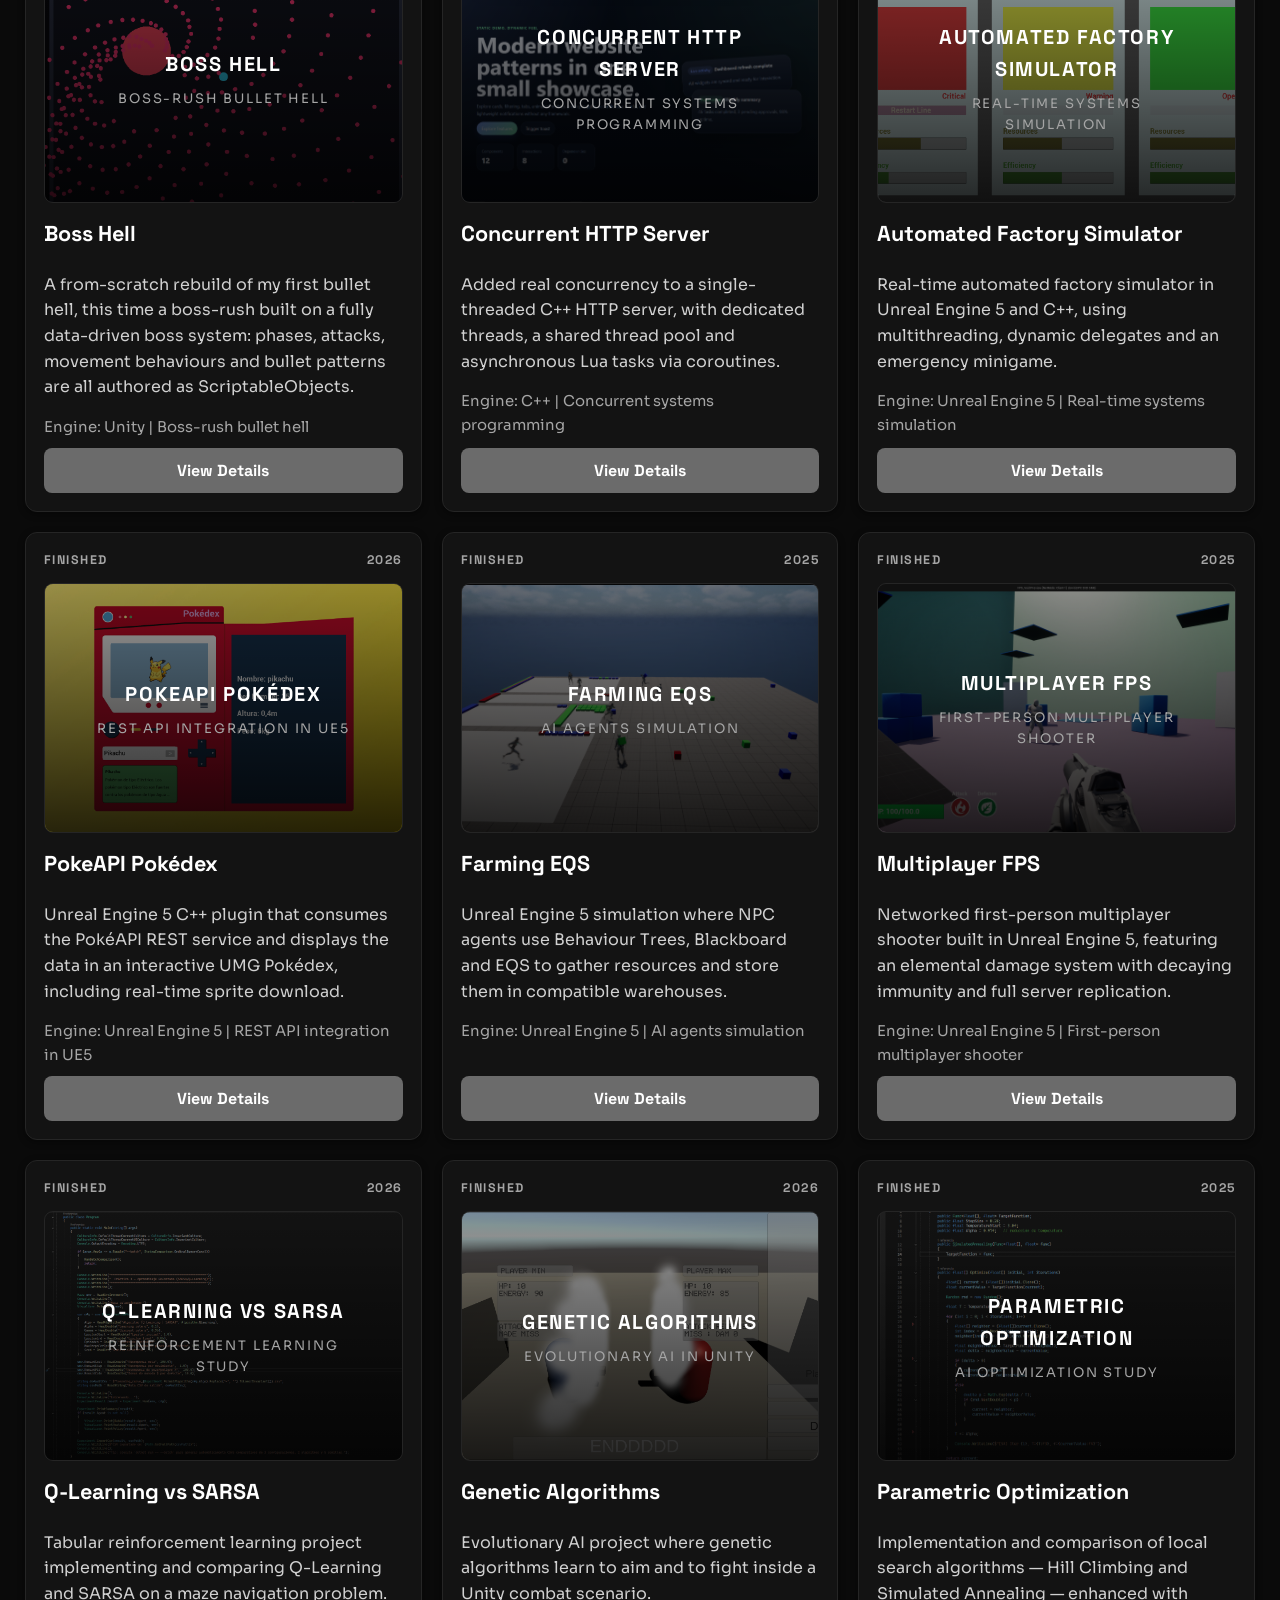
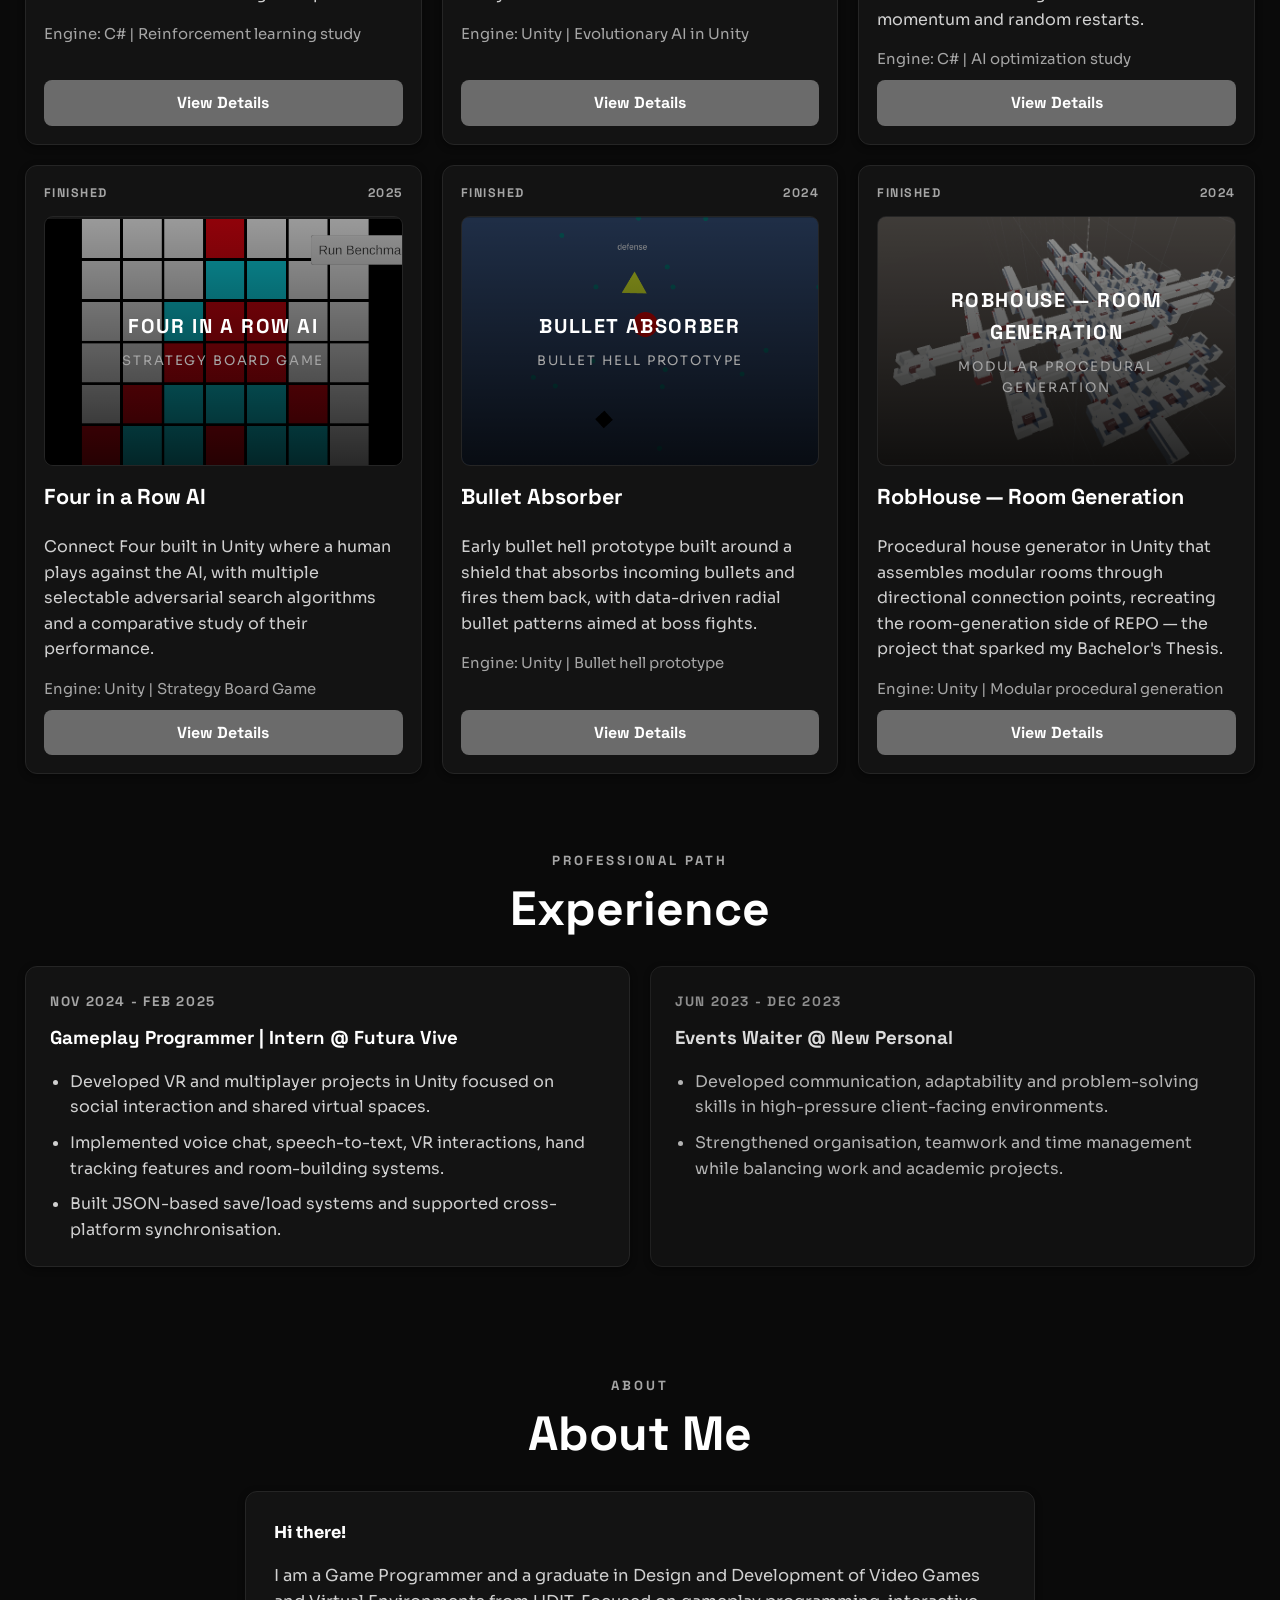
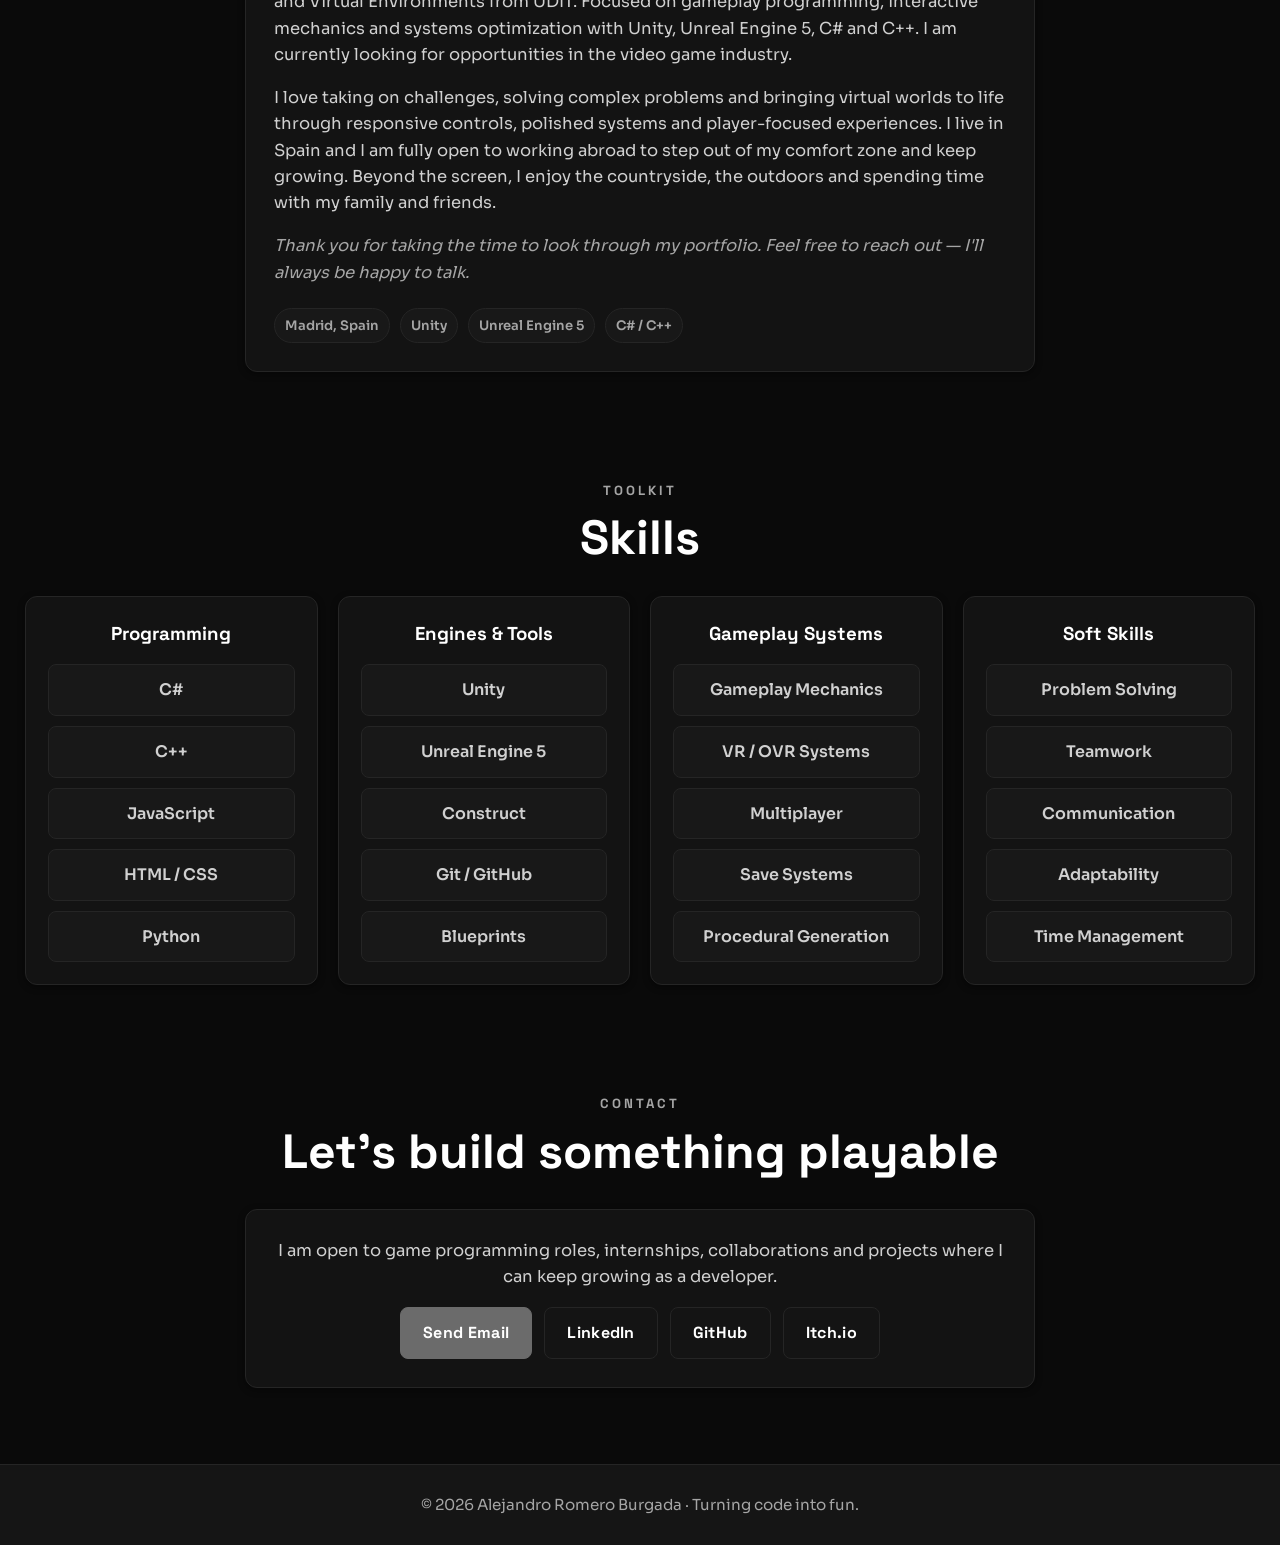
==== commit 72c4366d: "FinishedPortfolio" ====
--- a/index.html
+++ b/index.html
@@ -56,9 +56,9 @@
           loop
           playsinline
           preload="metadata"
-          poster="assets/image-placeholder.jpg"
+          poster="assets/Image_PlaceHolder.png"
         >
-          <source src="assets/DudeL/TrailerDudeL.mp4" type="video/mp4" />
+          <source src="assets/Portfolio_Trailer.mp4" type="video/mp4" />
         </video>
         <div class="scanline"></div>
       </div>
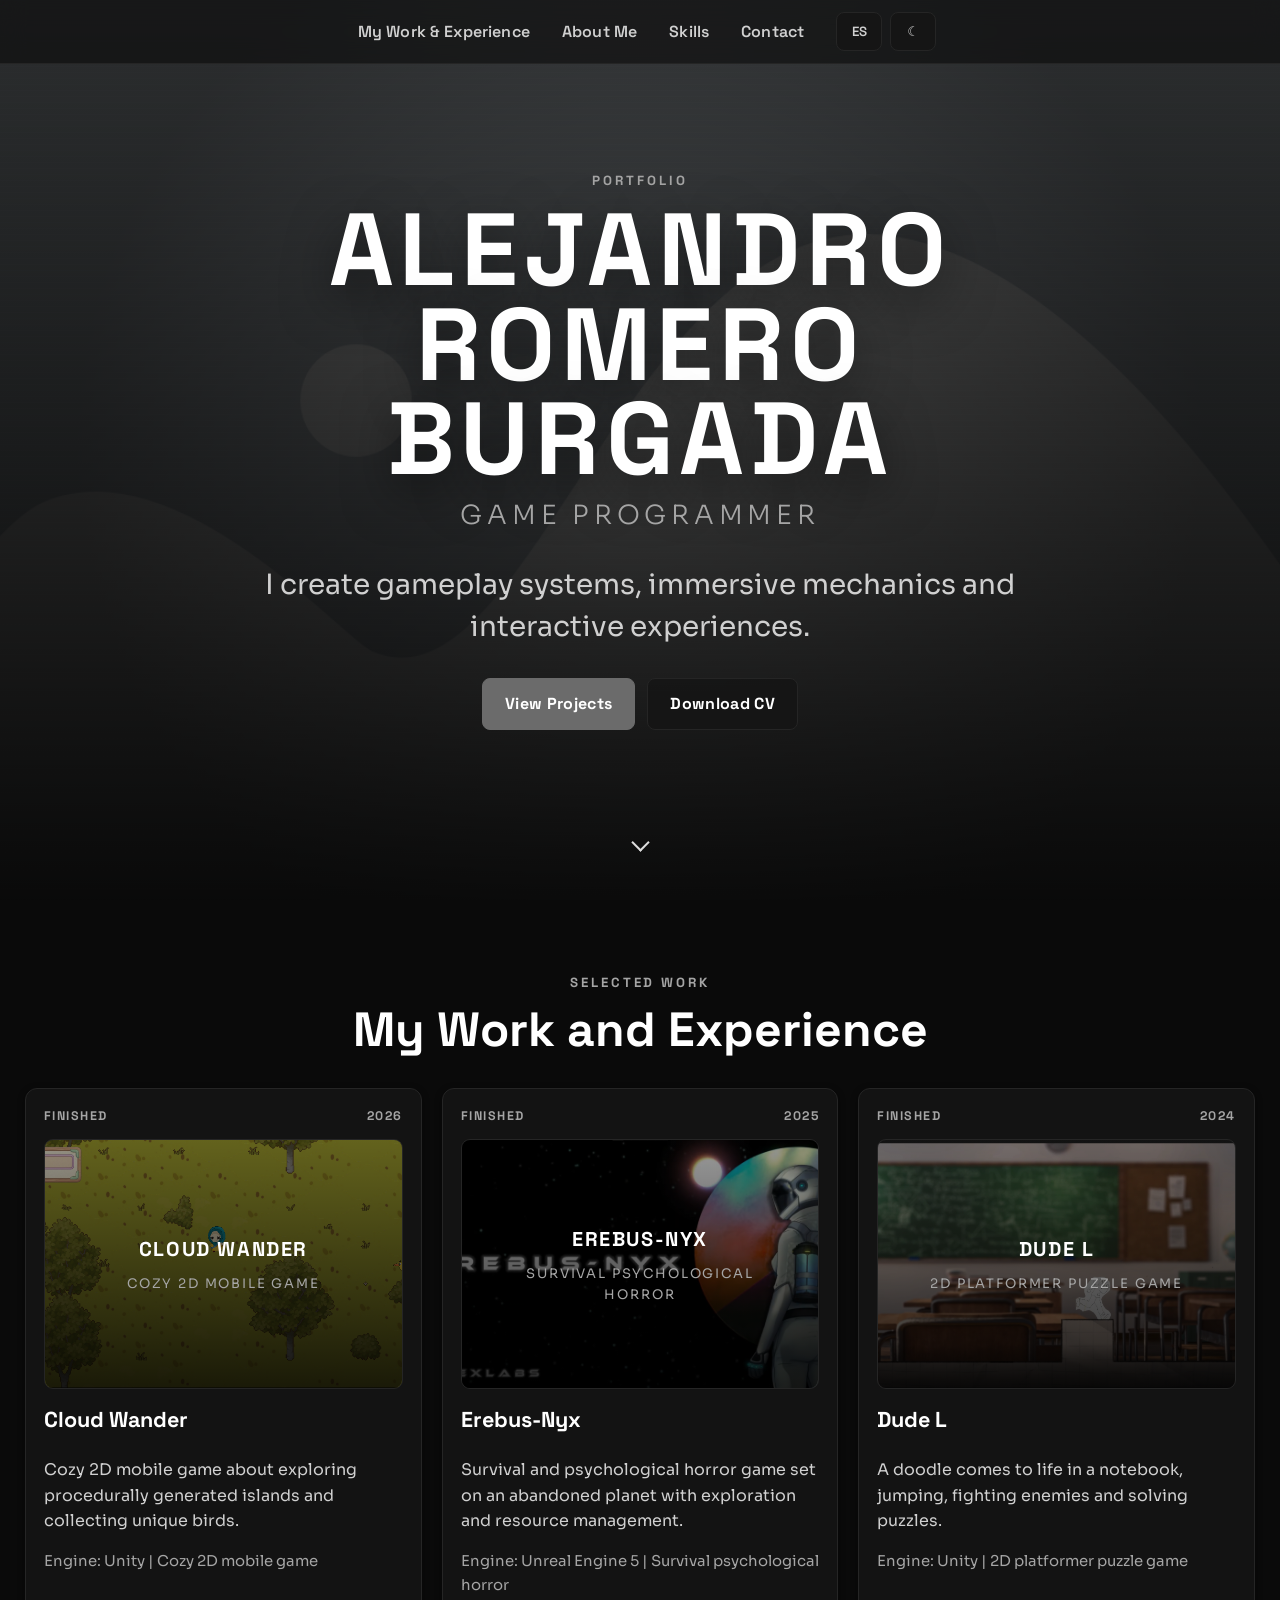
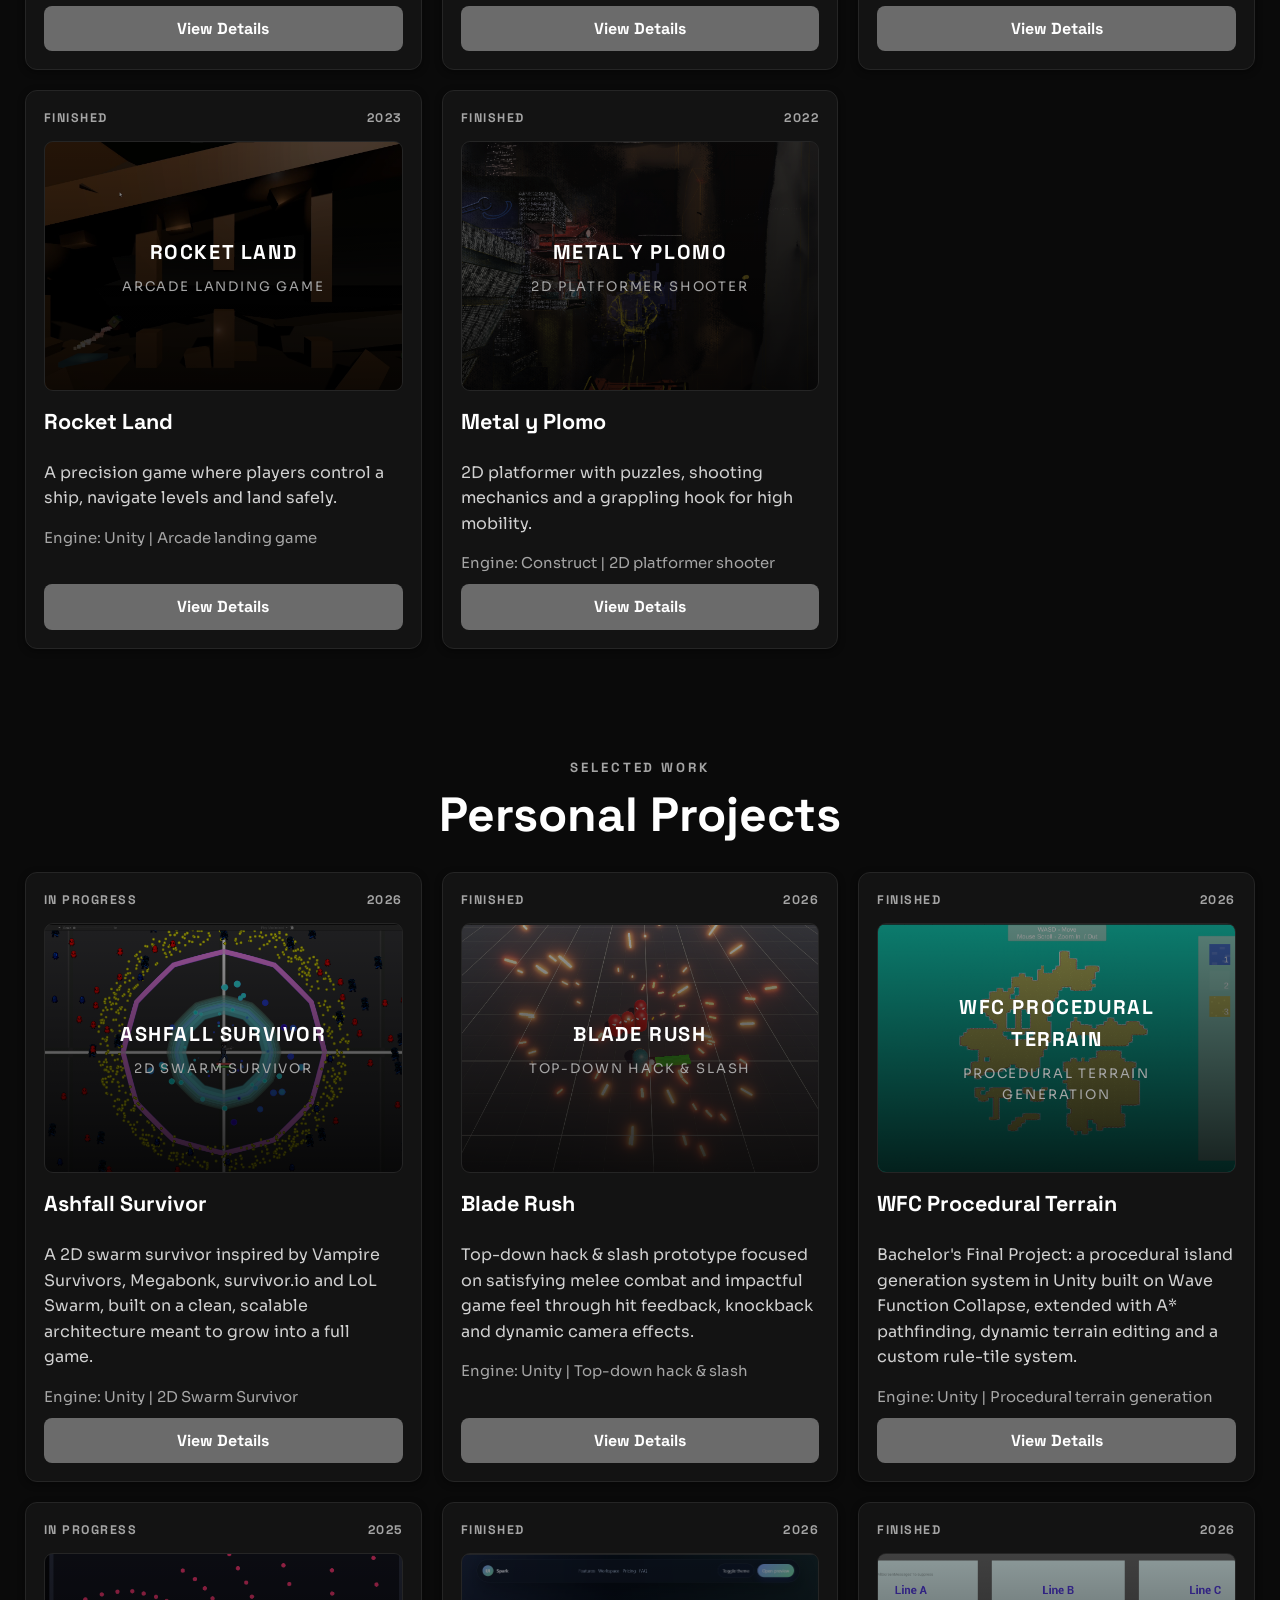
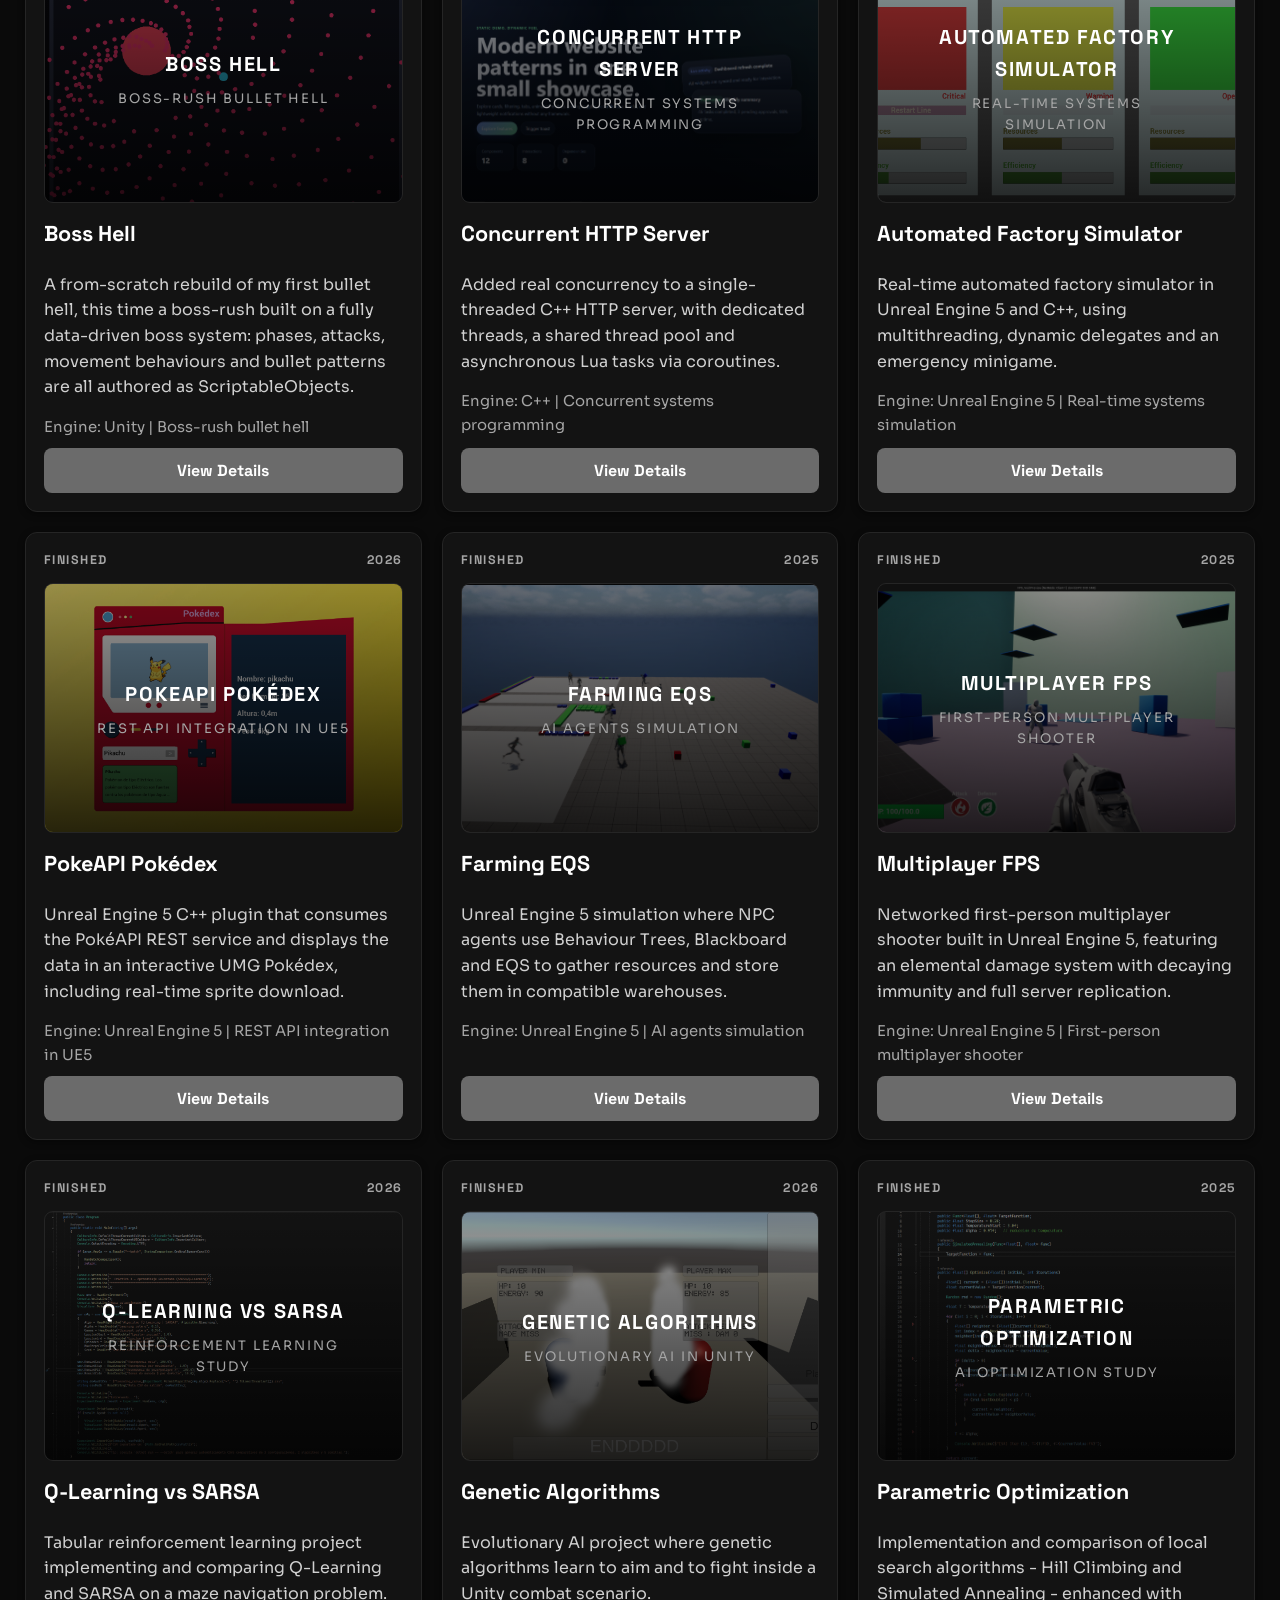
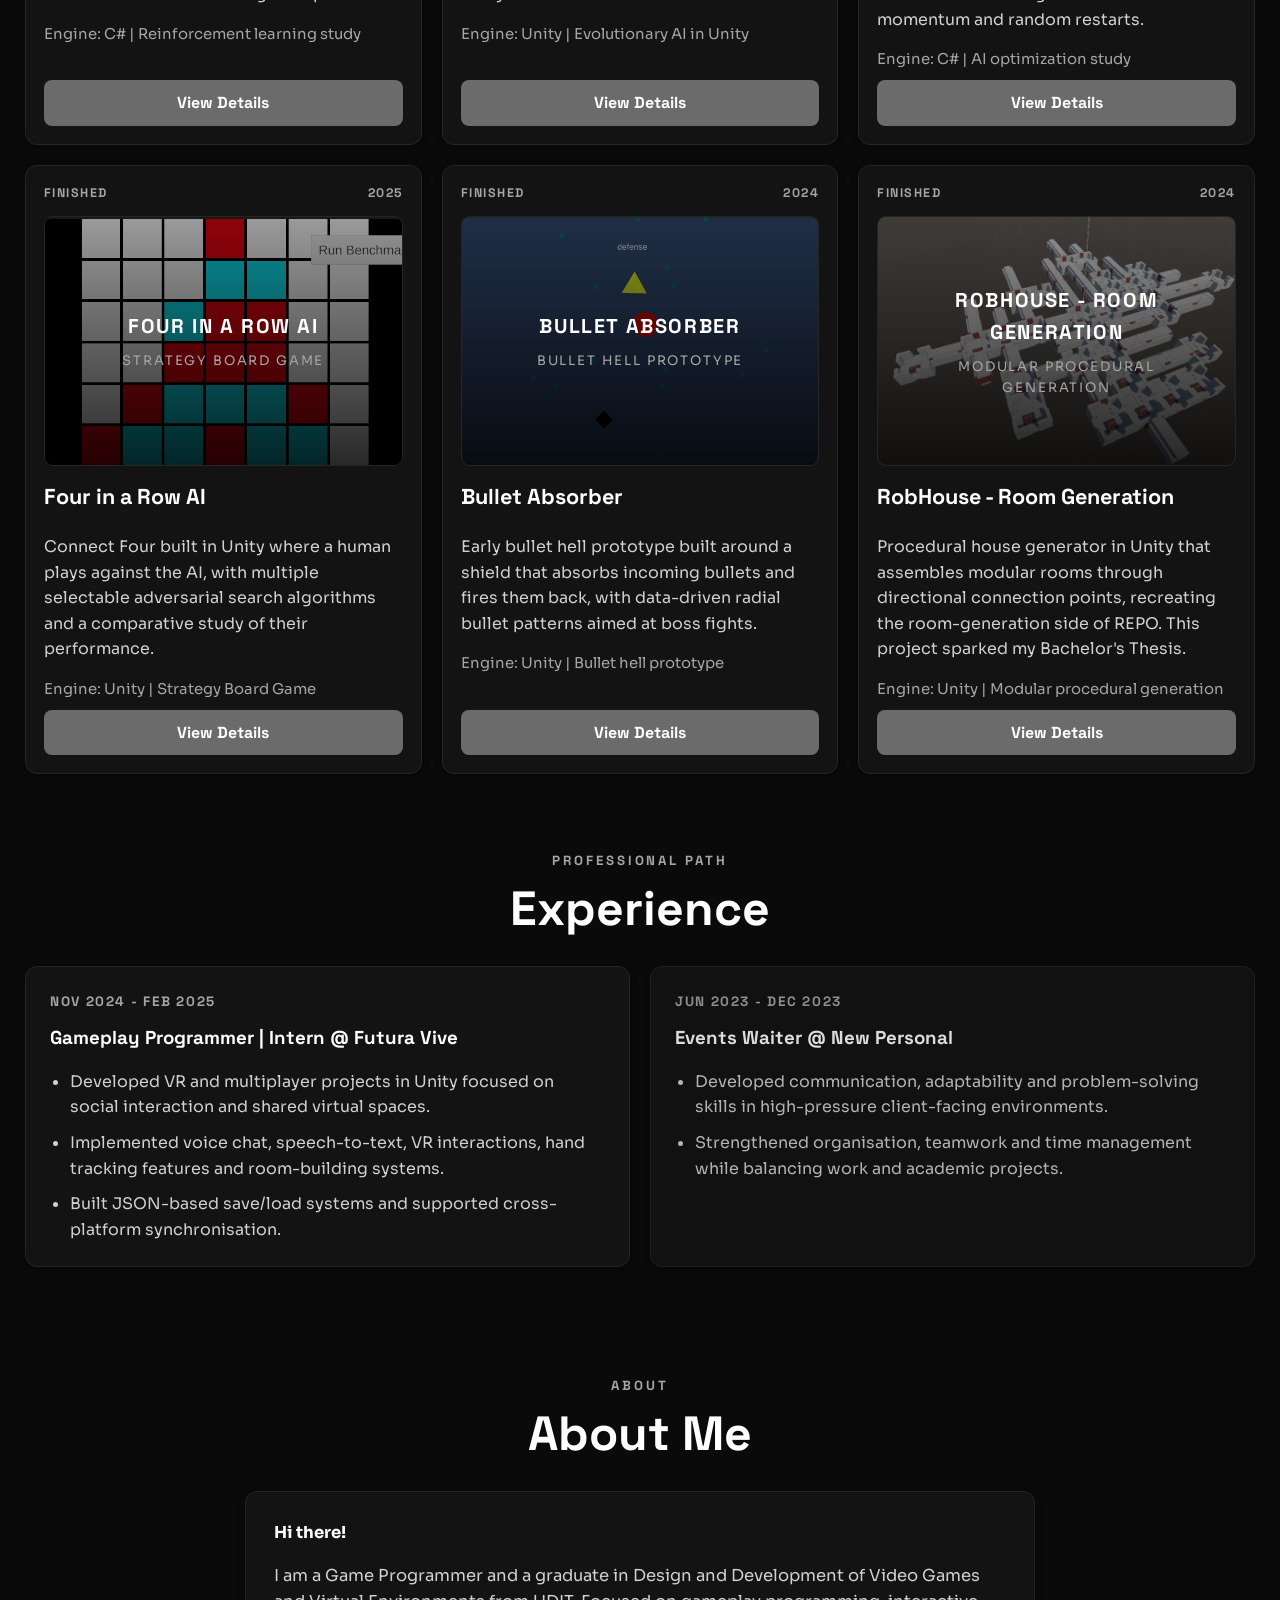
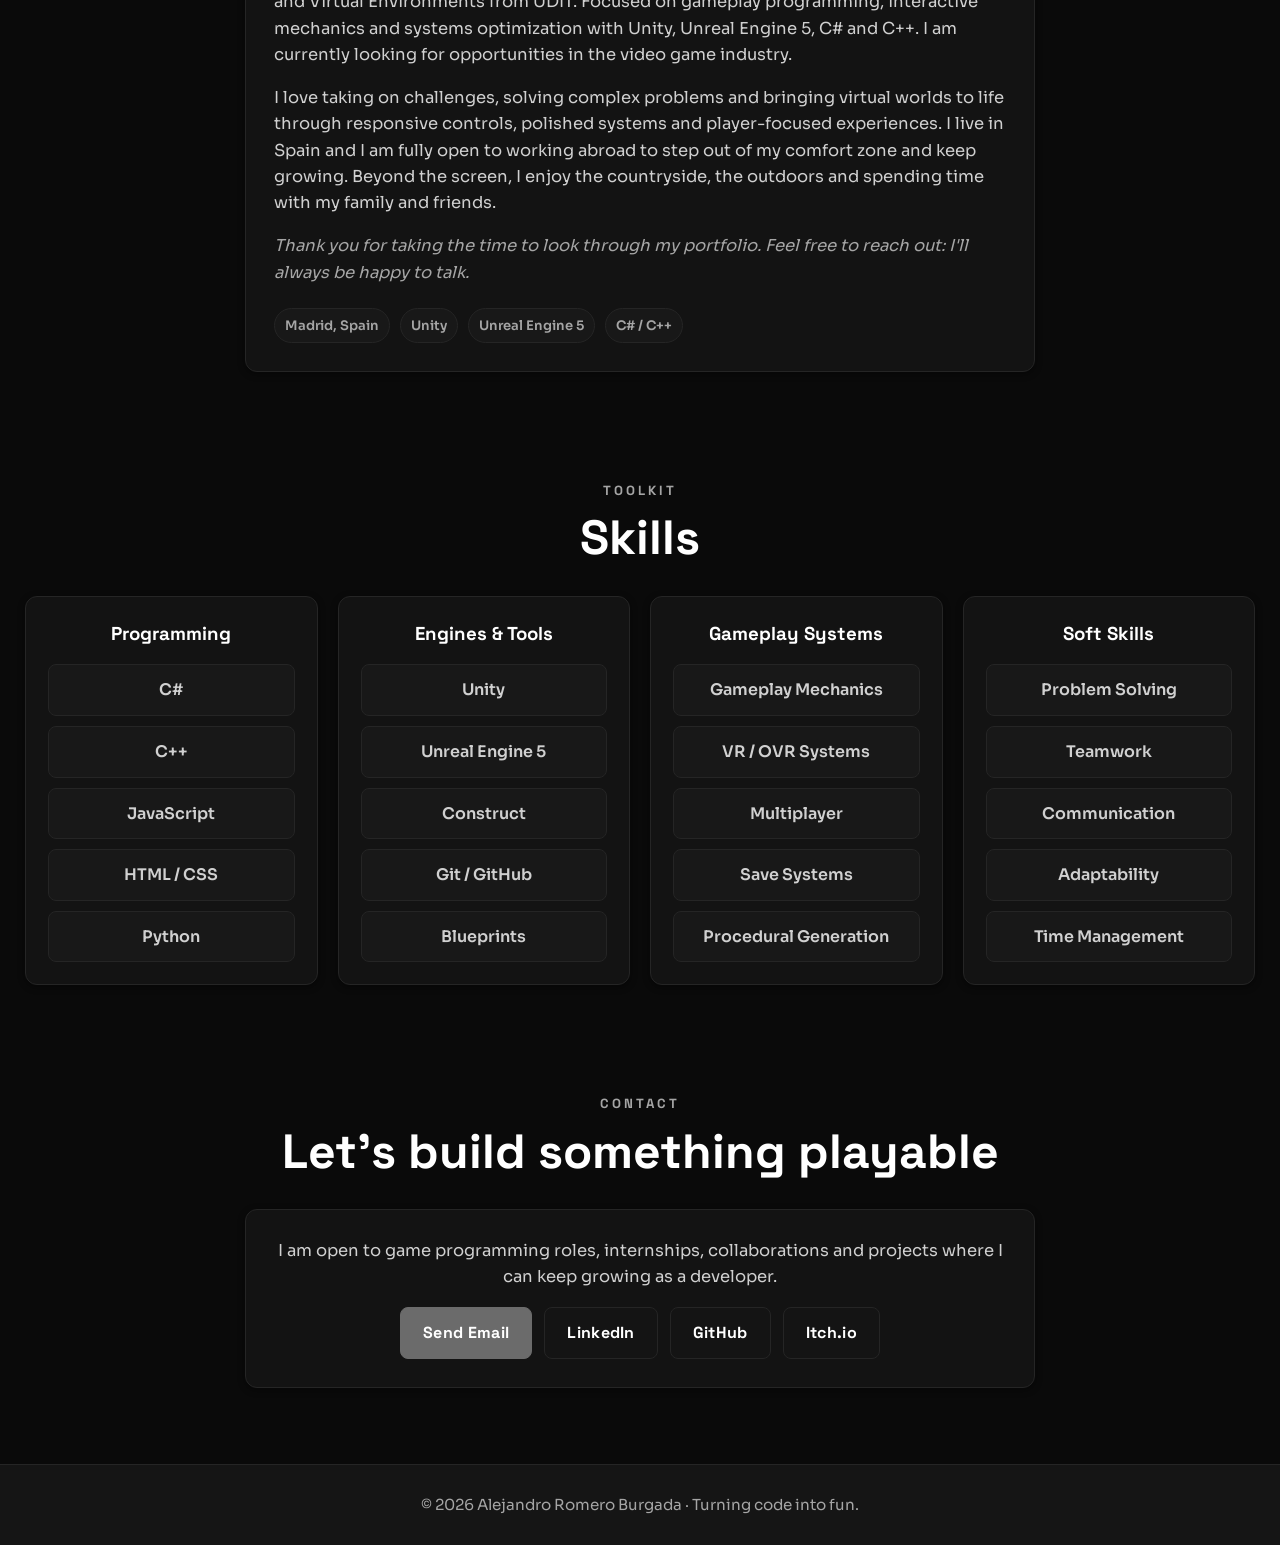
==== commit 410d0610: "Text Fixes" ====
--- a/index.html
+++ b/index.html
@@ -161,7 +161,7 @@
         <p class="about-intro" data-i18n="aboutIntro">Hi there!</p>
         <p data-i18n="aboutText1">I am a Game Programmer and a graduate in Design and Development of Video Games and Virtual Environments from UDIT. Focused on gameplay programming, interactive mechanics and systems optimization with Unity, Unreal Engine 5, C# and C++. I am currently looking for opportunities in the video game industry.</p>
         <p data-i18n="aboutText2">I love taking on challenges, solving complex problems and bringing virtual worlds to life through responsive controls, polished systems and player-focused experiences. I live in Spain and I am fully open to working abroad to step out of my comfort zone and keep growing. Beyond the screen, I enjoy the countryside, the outdoors and spending time with my family and friends.</p>
-        <p class="about-outro" data-i18n="aboutOutro">Thank you for taking the time to look through my portfolio. Feel free to reach out — I'll always be happy to talk.</p>
+        <p class="about-outro" data-i18n="aboutOutro">Thank you for taking the time to look through my portfolio. Feel free to reach out: I'll always be happy to talk.</p>
         <div class="about-meta">
           <span>Madrid, Spain</span>
           <span>Unity</span>
